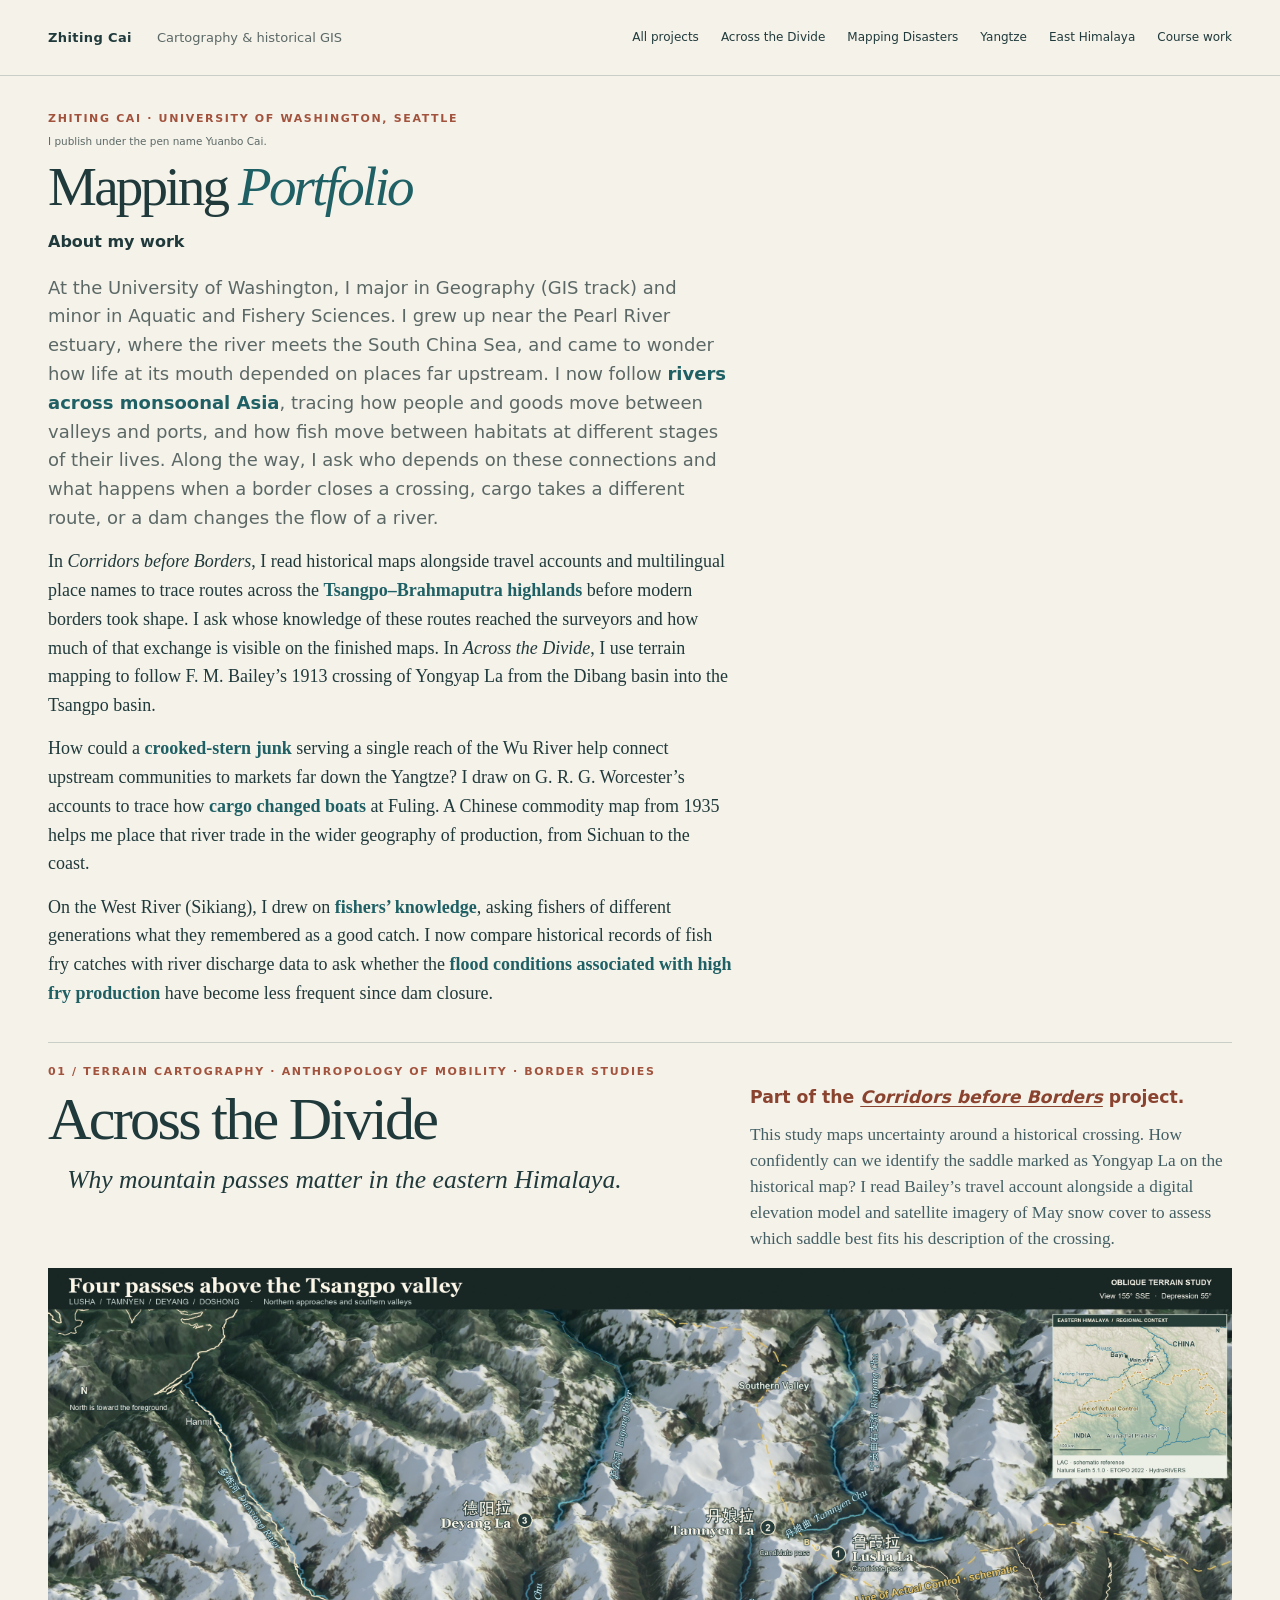
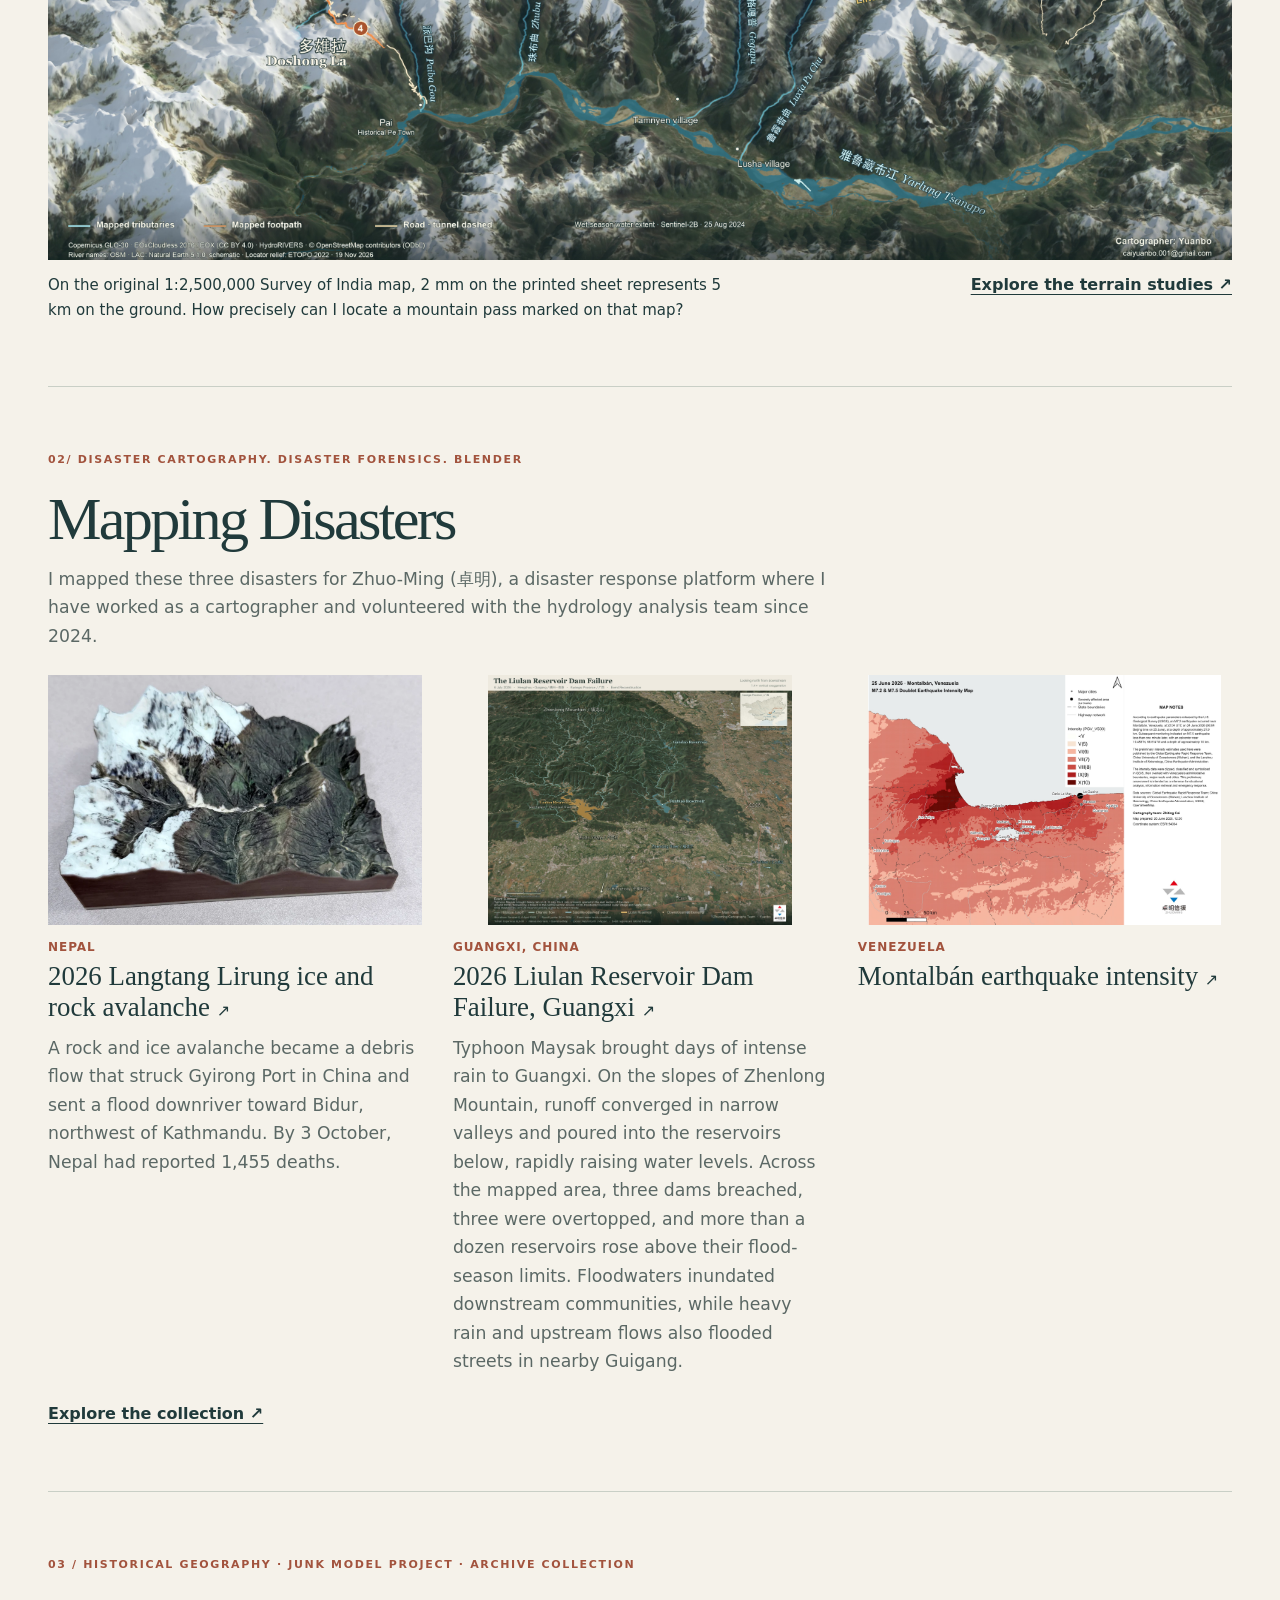
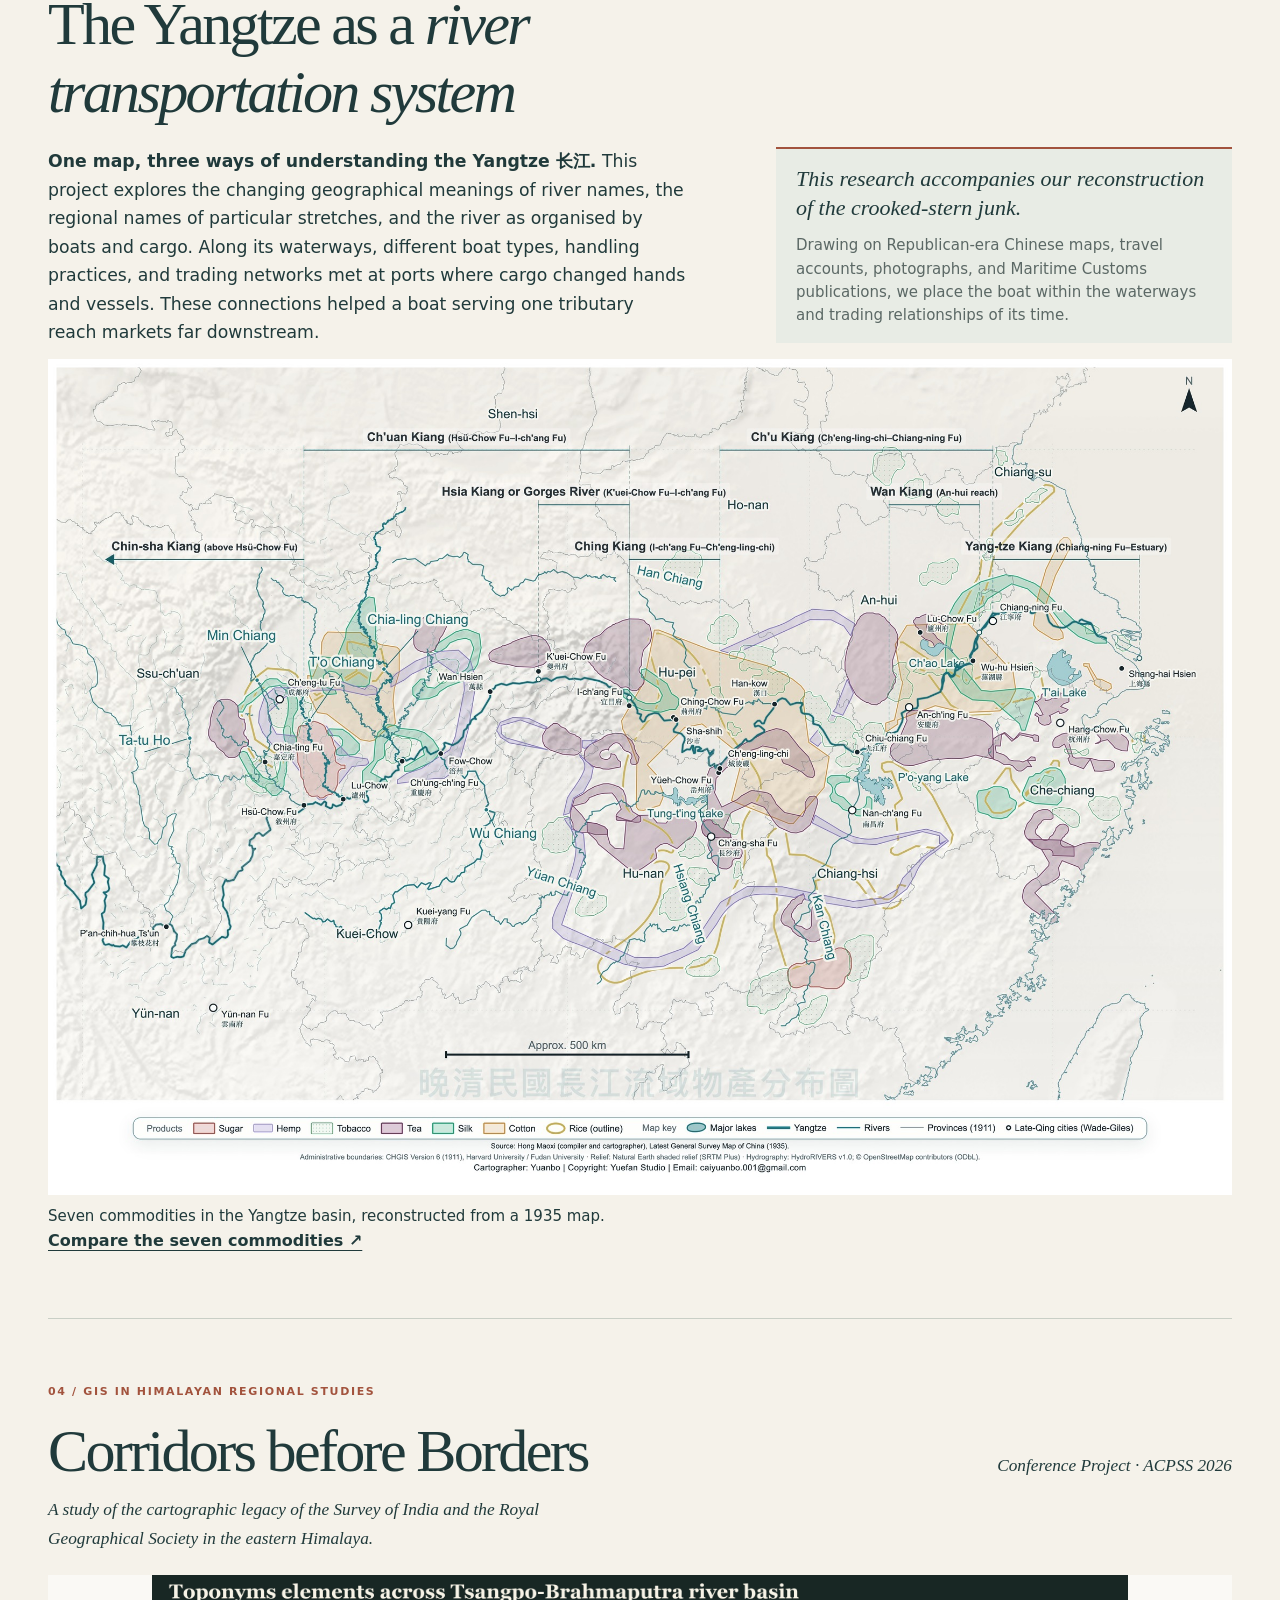
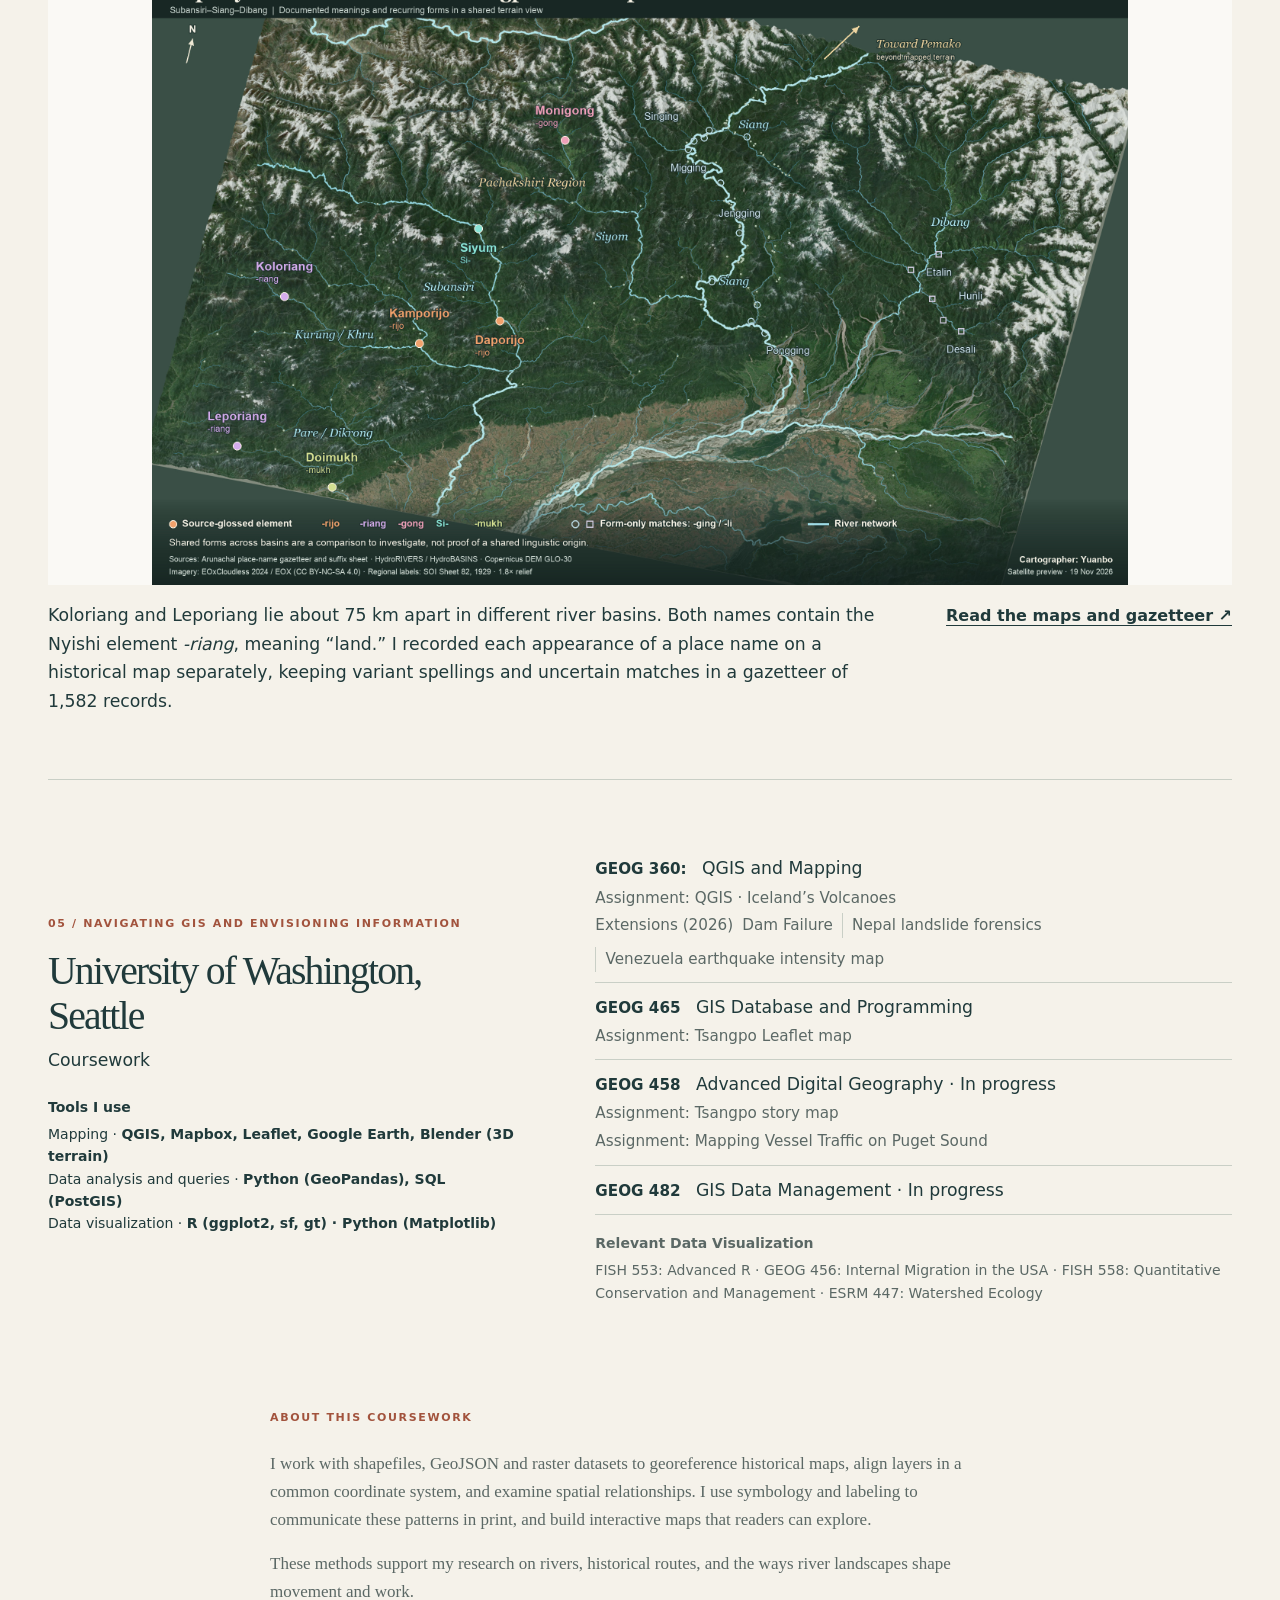
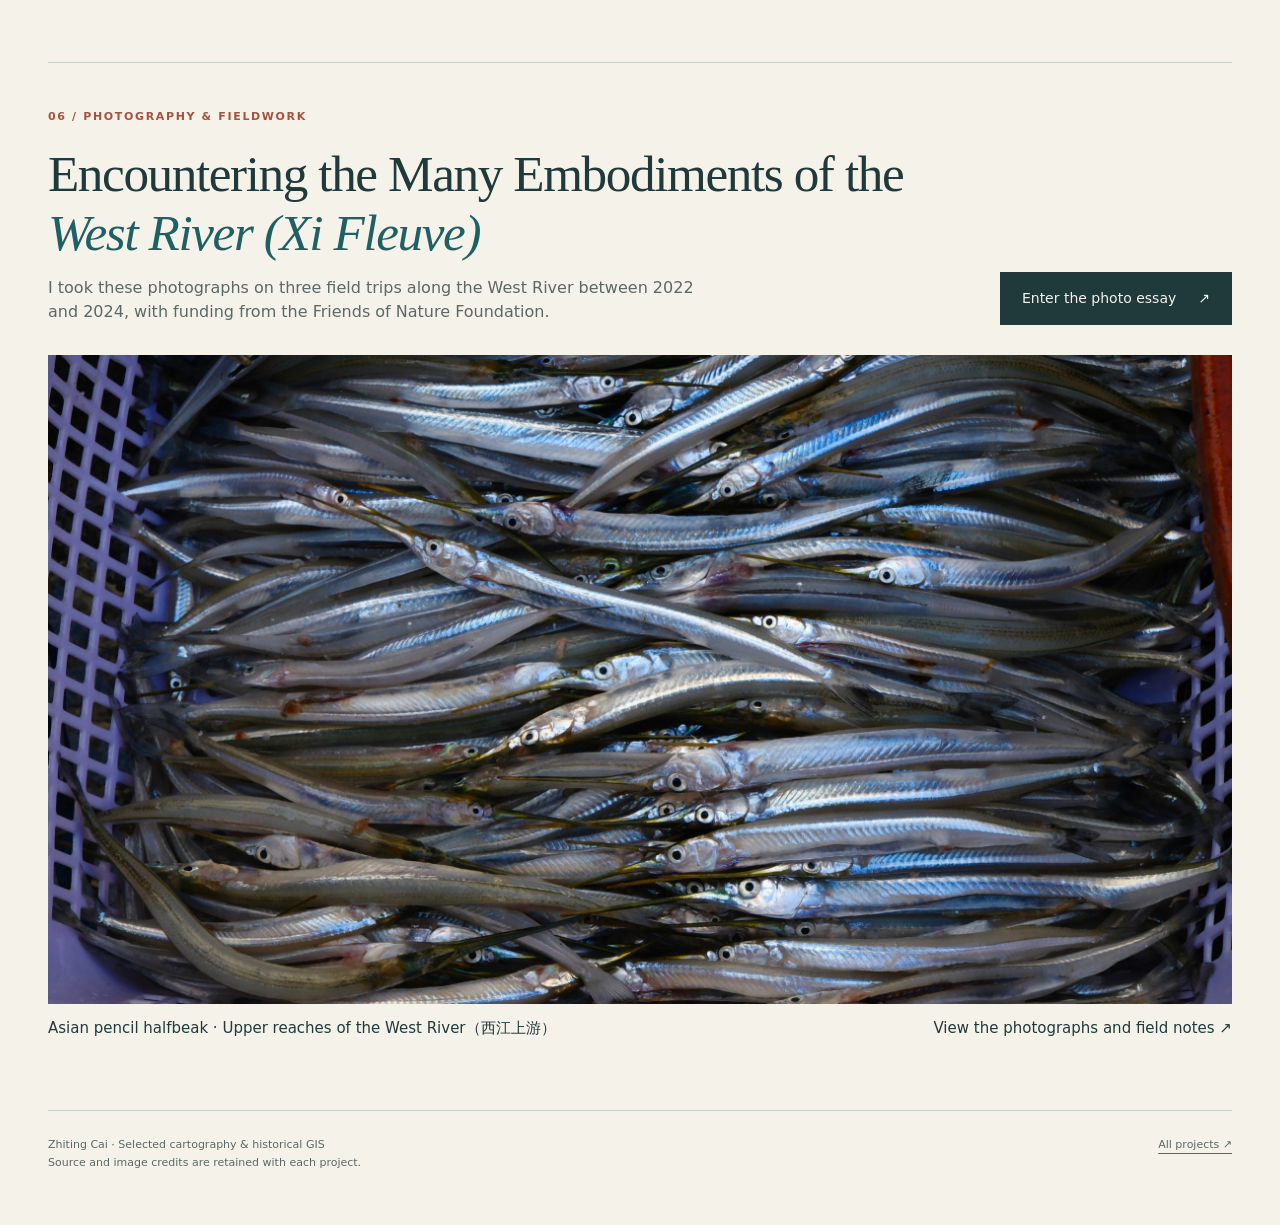
==== index.html @ f7103c6e "Give the mountain pass subtitle more presence on the homepage" ====
<!doctype html><html lang="en"><head><meta charset="utf-8"><meta name="viewport" content="width=device-width, initial-scale=1"><title>Mapping Portfolio · Zhiting Cai</title><meta name="description" content="Mapping Portfolio by Zhiting Cai: cartography, historical GIS, interactive storytelling, and river photography."><link rel="stylesheet" href="portfolio.css"><link rel="stylesheet" href="projects.css"><link rel="stylesheet" href="west-river.css"><script src="portfolio.js" defer></script><link rel="stylesheet" href="landing.css?v=20261126-pass-subtitle"></head><body class="landing"><a class="skip" href="#main">Skip to projects</a><header class="site-header"><a class="wordmark" href="index.html">Zhiting Cai <span>Cartography &amp; historical GIS</span></a><nav class="project-links" aria-label="Portfolio"><a href="index.html">All projects</a><a href="across-the-divide.html">Across the Divide</a><a href="mapping-disasters.html">Mapping Disasters</a><a href="yangtze.html">Yangtze</a><a href="corridors.html">East Himalaya</a><a href="coursework.html">Course work</a></nav></header><main id="main"><section class="wrap portfolio-masthead"><div class="opening-title"><p class="eyebrow">Zhiting Cai · University of Washington, Seattle<small class="pen-name">I publish under the pen name Yuanbo Cai.</small></p><h1>Mapping <em>Portfolio</em></h1></div>
  <section id="about-my-work" aria-labelledby="about-my-work-title">
    <h2 id="about-my-work-title">About my work</h2>
  <div class="portfolio-intro">
    <p class="portfolio-study">At the University of Washington, I major in Geography (GIS track) and minor in Aquatic and Fishery Sciences. I grew up near the Pearl River estuary, where the river meets the South China Sea, and came to wonder how life at its mouth depended on places far upstream. I now follow <strong>rivers across monsoonal Asia</strong>, tracing how people and goods move between valleys and ports, and how fish move between habitats at different stages of their lives. Along the way, I ask who depends on these connections and what happens when a border closes a crossing, cargo takes a different route, or a dam changes the flow of a river.</p>
    <p>In <em>Corridors before Borders</em>, I read historical maps alongside travel accounts and multilingual place names to trace routes across the <strong>Tsangpo–Brahmaputra highlands</strong> before modern borders took shape. I ask whose knowledge of these routes reached the surveyors and how much of that exchange is visible on the finished maps. In <em>Across the Divide</em>, I use terrain mapping to follow F. M. Bailey’s 1913 crossing of Yongyap La from the Dibang basin into the Tsangpo basin.</p>
    <p>How could a <strong>crooked-stern junk</strong> serving a single reach of the Wu River help connect upstream communities to markets far down the Yangtze? I draw on G. R. G. Worcester’s accounts to trace how <strong>cargo changed boats</strong> at Fuling. A Chinese commodity map from 1935 helps me place that river trade in the wider geography of production, from Sichuan to the coast.</p>
    <p>On the West River (Sikiang), I drew on <strong>fishers’ knowledge</strong>, asking fishers of different generations what they remembered as a good catch. I now compare historical records of fish fry catches with river discharge data to ask whether the <strong>flood conditions associated with high fry production</strong> have become less frequent since dam closure.</p>
  </div>
  </section>
</section><section class="wrap project-list" aria-label="Selected projects">
  <article class="terrain-feature" id="across-the-divide-entry">
    <p class="eyebrow">01 / Terrain Cartography · Anthropology of Mobility · Border Studies</p>
    <header class="feature-heading">
      <div>
        <h2><a href="across-the-divide.html">Across the Divide</a></h2>
        <p class="feature-subtitle">Why mountain passes matter in the eastern Himalaya.</p>
      </div>
      <div class="feature-context">
        <p class="project-affiliation">Part of the <a href="corridors.html"><em>Corridors before Borders</em></a> project.</p>
        <p class="study-note">This study maps uncertainty around a historical crossing. How confidently can we identify the saddle marked as Yongyap La on the historical map? I read Bailey’s travel account alongside a digital elevation model and satellite imagery of May snow cover to assess which saddle best fits his description of the crossing.</p>
      </div>
    </header>
    <a class="terrain-cover" href="across-the-divide.html#four-passes" aria-label="Explore the four passes above the Tsangpo valley">
      <img src="assets/divide/four-passes-with-locator.jpg" width="3200" height="1600" fetchpriority="high" alt="Four passes above the Tsangpo valley, with northern approaches and southern valleys shown on either side of the ridge.">
    </a>
    <div class="feature-caption"><p>On the original 1:2,500,000 Survey of India map, 2 mm on the printed sheet represents 5 km on the ground. How precisely can I locate a mountain pass marked on that map?</p><a class="entry-link" href="across-the-divide.html">Explore the terrain studies ↗</a></div>
  </article>
  <article id="mapping-disasters" class="disaster-entry">
    <p class="eyebrow">02/ DISASTER CARTOGRAPHY. DISASTER FORENSICS. BLENDER</p>
    <h2><a href="mapping-disasters.html">Mapping Disasters</a></h2>
    <p class="disaster-byline">I mapped these three disasters for Zhuo-Ming (<span lang="zh">卓明</span>), a disaster response platform where I have worked as a cartographer and volunteered with the hydrology analysis team since 2024.</p>
    <ul class="case-grid">
        <li><a href="coursework.html#gyirong">
          <img src="assets/featured/langtang-printed-relief.webp" width="900" height="600" loading="lazy" alt="Photograph of the printed relief model with the snowy source mountain and the valley leading toward Gyirong Port.">
          <span class="case-place">Nepal</span>
          <h3>2026 Langtang Lirung ice and rock avalanche&nbsp;<span aria-hidden="true">↗</span></h3><p>A rock and ice avalanche became a debris flow that struck Gyirong Port in China and sent a flood downriver toward Bidur, northwest of Kathmandu. By 3 October, Nepal had reported 1,455 deaths.</p>
        </a></li>
        <li><a href="coursework.html#dam-failure">
          <img class="full-map" src="assets/coursework/liulan/liulan-dam-failure-en.jpg" width="1620" height="1330" loading="lazy" alt="Zhenlong Mountain catchments, with drainage routes to the Liulan, Yunbiao and Gandao reservoirs and a regional locator map.">
          <span class="case-place">Guangxi, China</span>
          <h3>2026 Liulan Reservoir Dam Failure, Guangxi&nbsp;<span aria-hidden="true">↗</span></h3>
          <p>Typhoon Maysak brought days of intense rain to Guangxi. On the slopes of Zhenlong Mountain, runoff converged in narrow valleys and poured into the reservoirs below, rapidly raising water levels. Across the mapped area, three dams breached, three were overtopped, and more than a dozen reservoirs rose above their flood-season limits. Floodwaters inundated downstream communities, while heavy rain and upstream flows also flooded streets in nearby Guigang.</p>
        </a></li>
        <li><a href="coursework.html#zhuoming">
          <img class="full-map" src="assets/coursework/venezuela-intensity.jpg" width="2000" height="1414" loading="lazy" alt="Earthquake intensity around Montalbán, Venezuela, with intensity zones, towns, roads and the map legend.">
          <span class="case-place">Venezuela</span>
          <h3>Montalbán earthquake intensity&nbsp;<span aria-hidden="true">↗</span></h3>
        </a></li>
      </ul>
    <a class="entry-link" href="mapping-disasters.html">Explore the collection ↗</a>
  </article>
  <article class="commodity-entry" id="yangtze-project">
    <p class="eyebrow">03 / Historical Geography · Junk Model Project · Archive Collection</p>
    <h2><a href="yangtze.html">The Yangtze as a <em>river transportation system</em></a></h2>
    <div class="commodity-intro">
      <p><strong>One map, three ways of understanding the Yangtze <span lang="zh">长江</span>.</strong> This project explores the changing geographical meanings of river names, the regional names of particular stretches, and the river as organised by boats and cargo. Along its waterways, different boat types, handling practices, and trading networks met at ports where cargo changed hands and vessels. These connections helped a boat serving one tributary reach markets far downstream.</p>
      <div class="vessel-context">
        <p class="vessel-context-premise">This research accompanies our reconstruction of the crooked-stern junk.</p>
        <p>Drawing on Republican-era Chinese maps, travel accounts, photographs, and Maritime Customs publications, we place the boat within the waterways and trading relationships of its time.</p>
      </div>
    </div>
    <figure><a href="yangtze.html"><img src="assets/yangtze-commodities.jpg?v=20261119-final" width="2200" height="1554" alt="Explore the reconstructed map of seven commodities across the Yangtze basin." loading="lazy"></a><figcaption>Seven commodities in the Yangtze basin, reconstructed from a 1935 map.</figcaption></figure>
    <a class="entry-link" href="yangtze.html">Compare the seven commodities ↗</a>
  </article>
  <article class="atlas-entry">
    <header>
      <p class="eyebrow">04 / GIS in Himalayan Regional Studies</p>
      <div class="atlas-title"><h2><a href="corridors.html">Corridors before Borders</a></h2>
        <p><em>A study of the cartographic legacy of the Survey of India and the Royal Geographical Society in the eastern Himalaya.</em></p></div>
      <p class="conference">Conference Project · ACPSS 2026</p>
    </header>
    <div class="atlas-sheet">
      <a href="corridors.html" aria-label="Read Corridors before Borders"><img src="assets/tibet/toponyms-cover.jpg" width="2560" height="1600" loading="lazy" alt="Satellite-textured oblique terrain map of toponym elements across the Tsangpo-Brahmaputra river basin, with classified place-name symbols and river networks."></a>
      <div class="atlas-reading">
        <p>Koloriang and Leporiang lie about 75 km apart in different river basins. Both names contain the Nyishi element <i>-riang</i>, meaning “land.” I recorded each appearance of a place name on a historical map separately, keeping variant spellings and uncertain matches in a gazetteer of 1,582 records.</p>
        <a class="entry-link" href="corridors.html">Read the maps and gazetteer ↗</a>
      </div>
    </div>
  </article>
  <article class="course-directory" id="coursework-overview">
    <header>
      <p class="eyebrow">05 / Navigating GIS and Envisioning Information</p>
      <h2><a href="coursework.html">University of Washington, Seattle</a></h2>
      <p>Coursework</p>
      <section class="course-tools" aria-label="Tools I use">
        <h3>Tools I use</h3>
        <dl>
          <div><dt>Mapping</dt><dd>QGIS, Mapbox, Leaflet, Google Earth, Blender (3D terrain)</dd></div>
          <div><dt>Data analysis and queries</dt><dd>Python (GeoPandas), SQL (PostGIS)</dd></div>
          <div><dt>Data visualization</dt><dd>R (ggplot2, sf, gt) · Python (Matplotlib)</dd></div>
        </dl>
      </section>
    </header>
    <div class="course-listing">
    <ul aria-label="GIS coursework">
      <li><div><strong>GEOG 360:</strong> QGIS and Mapping</div><a class="course-assignment" href="coursework.html#iceland">Assignment: QGIS · Iceland’s Volcanoes</a><div class="course-assignment disaster-links">
        <span>Extensions (2026)</span>
        <a href="coursework.html#dam-failure">Dam Failure</a>
        <a href="coursework.html#gyirong">Nepal landslide forensics</a>
        <a href="coursework.html#zhuoming">Venezuela earthquake intensity map</a>
      </div></li>
      <li><a href="coursework.html#tsangpo-map"><strong>GEOG 465</strong> GIS Database and Programming <span class="course-assignment">Assignment: Tsangpo Leaflet map</span></a></li>
      <li><div><strong>GEOG 458</strong> Advanced Digital Geography · In progress</div><a class="course-assignment" href="coursework.html#story-map">Assignment: Tsangpo story map</a><a class="course-assignment" href="https://yuanbocai-hub.github.io/geog458-labs/lab5/zhiting_cai_Lab5.html">Assignment: Mapping Vessel Traffic on Puget Sound</a></li>
      <li><a href="coursework.html"><strong>GEOG 482</strong> GIS Data Management · In progress</a></li>
    </ul>
    <aside class="related-coursework" aria-label="Relevant data visualization coursework"><h3>Relevant Data Visualization</h3><p>FISH 553: Advanced R · GEOG 456: Internal Migration in the USA · FISH 558: Quantitative Conservation and Management · ESRM 447: Watershed Ecology</p></aside>
    </div>
  </article>
</section>
<section class="wrap portfolio-about" id="about-coursework"><p class="eyebrow">About this coursework</p><p>I work with shapefiles, GeoJSON and raster datasets to georeference historical maps, align layers in a common coordinate system, and examine spatial relationships. I use symbology and labeling to communicate these patterns in print, and build interactive maps that readers can explore.</p><p>These methods support my research on rivers, historical routes, and the ways river landscapes shape movement and work.</p></section><section class="wrap portfolio-photo-feature" aria-labelledby="photo-project-title"><header class="portfolio-photo-heading"><div><p class="eyebrow">06 / Photography &amp; Fieldwork</p><h2 class="portfolio-photo-title" id="photo-project-title"><a href="west-river.html">Encountering the Many Embodiments of the <em>West River (Xi Fleuve)</em></a></h2>
<p class="fieldwork-credit">I took these photographs on three field trips along the West River between 2022 and 2024, with funding from the Friends of Nature Foundation.</p></div><a class="photo-project-enter" href="west-river.html">Enter the photo essay <span aria-hidden="true">↗</span></a></header><figure class="portfolio-fieldwork"><a href="west-river.html" aria-label="Enter the West River (Xi Fleuve) photo essay"><img src="assets/fieldwork/fish-catch.jpg" width="2400" height="1317" alt="Long, silver fish laid across one another in a market basket." loading="lazy" decoding="async"></a><figcaption><span>Asian pencil halfbeak · Upper reaches of the West River<span lang="zh-Hans">（西江上游）</span></span><a href="west-river.html">View the photographs and field notes ↗</a></figcaption></figure></section></main><footer class="wrap"><p>Zhiting Cai · Selected cartography &amp; historical GIS<br>Source and image credits are retained with each project.</p><a href="index.html">All projects ↗</a></footer><dialog id="image-dialog" aria-labelledby="image-caption"><div class="lightbox-toolbar"><p id="image-caption"></p><div><a id="image-original" href="#">Open image file ↗</a><button type="button" id="close-image" aria-label="Close image">Close ×</button></div></div><div class="lightbox-stage"><img id="lightbox-image" alt=""></div><p class="lightbox-help">Click the image to switch between fit and full size. Press Esc to close.</p></dialog></body></html>
---- portfolio.css ----
@charset "UTF-8";
:root{--paper:#f5f2ea;--ink:#203a3b;--muted:#5b6865;--line:#c9cfc6;--accent:#a2533d;--river:#1f6065;--wash:#e8ece5;--serif:Georgia,'Times New Roman',serif;--sans:system-ui,-apple-system,BlinkMacSystemFont,'Segoe UI',sans-serif}
*{box-sizing:border-box}html{scroll-behavior:smooth;scroll-padding-top:85px}body{margin:0;background:var(--paper);color:var(--ink);font:16px/1.65 var(--sans)}a{color:inherit;text-underline-offset:5px}button{font:inherit;cursor:pointer}img{display:block;width:100%;height:auto}figure{margin:0}p{margin:0 0 1.15em}h1,h2,h3,h4{font-family:var(--serif);font-weight:400;line-height:1.12;margin:0}h2{font-size:clamp(36px,4.2vw,58px);letter-spacing:-1.4px}h3{font-size:32px}h4{font-size:32px;margin-bottom:24px}em{font-weight:400}button,a,summary{touch-action:manipulation}a:focus-visible,button:focus-visible,summary:focus-visible{outline:3px solid var(--accent);outline-offset:5px}a:hover{color:var(--accent)}.wrap{width:min(1240px,calc(100% - 96px));margin-inline:auto}.skip{position:fixed;left:16px;top:-70px;background:var(--ink);color:white;padding:12px;z-index:20}.skip:focus{top:12px}.site-header{max-width:1440px;margin:auto;padding:27px 48px;display:flex;justify-content:space-between;align-items:center;border-bottom:1px solid var(--line);font-size:13px}.wordmark{font-weight:650;text-decoration:none;letter-spacing:.03em}.wordmark span{margin-left:20px;color:var(--muted);font-weight:400;letter-spacing:0}.repo-link{text-decoration:none}.repo-link span{margin-left:14px}.hero{display:grid;grid-template-columns:1.05fr 1fr;gap:50px;padding-block:76px 70px;align-items:center}.eyebrow{font-size:11px;text-transform:uppercase;letter-spacing:.15em;font-weight:650;color:var(--accent);margin-bottom:24px}.hero .eyebrow{display:flex;gap:26px}.hero .eyebrow span{color:var(--muted);font-weight:400}h1{font-size:clamp(48px,4.9vw,72px);letter-spacing:-2.8px;line-height:1.06}h1 em{color:var(--river)}.deck{font-size:18px;line-height:1.65;max-width:420px;margin-top:30px;color:var(--muted)}.text-link{display:inline-flex;gap:32px;text-decoration:none;border-bottom:1px solid var(--ink);padding-block:8px;font-size:14px}.hero-figure img{background:#e8e1d5;mix-blend-mode:multiply}.hero-figure figcaption{margin-top:16px;display:block;line-height:1.6;font-size:10px}.hero-figure figcaption span{display:block;color:var(--accent);text-transform:uppercase;letter-spacing:.12em}.chapter-nav{position:sticky;top:0;z-index:5;background:rgba(245,242,234,.97);backdrop-filter:blur(10px);border-block:1px solid var(--line)}.chapter-nav .wrap{display:flex;justify-content:space-between;gap:20px}.chapter-nav a{padding:17px 0;display:flex;gap:14px;text-decoration:none;font-size:11px;color:var(--accent);white-space:nowrap}.chapter-nav span{font-size:13px;color:var(--ink)}.chapter-nav a[aria-current] span{border-bottom:1px solid var(--accent)}.overview{display:grid;grid-template-columns:1fr 2fr;gap:80px;padding-block:62px 32px}.project-meta{margin:0;font-size:13px}.project-meta>div{margin-bottom:22px}.project-meta dt{font-size:10px;text-transform:uppercase;letter-spacing:.12em;color:var(--accent);margin-bottom:6px}.project-meta dd{margin:0;color:var(--muted)}.prose{max-width:710px}.intro p:first-child{font-family:var(--serif);font-size:28px;line-height:1.45;letter-spacing:-.3px}.chapter{padding-block:70px 30px}.section-heading{margin-bottom:32px}.section-heading .eyebrow{margin-bottom:17px}.section-intro{display:grid;grid-template-columns:1fr 1fr;gap:54px;max-width:1060px;margin-bottom:30px;color:var(--muted)}.map-figure{background:#fcfbf6;border:1px solid var(--line)}.map-figure>a{display:block}.map-figure figcaption{padding:17px 22px;border-top:1px solid var(--line)}figcaption{font-size:12px;color:var(--muted);display:flex;justify-content:space-between;gap:20px}.map-figure figcaption span{color:var(--ink)}figcaption a{white-space:nowrap}.map-note{font-size:12px;line-height:1.75;color:var(--muted);padding:20px 0 0;max-width:900px}.map-note strong{font-weight:600;color:var(--ink)}.mechanics-intro{display:grid;grid-template-columns:1fr 1.2fr;gap:0 90px;align-items:start;margin-top:76px;margin-bottom:30px}.mechanics-intro .eyebrow{grid-column:1/-1;margin-bottom:18px}.mechanics-intro h3{font-size:38px}.mechanics-intro>p:last-child{color:var(--muted);margin:0}.view-controls{display:flex;gap:5px;flex-wrap:wrap}.view-controls button{border:1px solid var(--line);background:transparent;color:var(--muted);padding:10px 18px;font-size:12px;border-radius:2px}.view-controls button[aria-pressed=true]{background:var(--ink);color:var(--paper);border-color:var(--ink)}.view-controls button:hover{border-color:var(--ink)}.figure-switcher>.view-controls{padding-bottom:24px;border-bottom:1px solid var(--line)}.mechanics-panel{display:grid;grid-template-columns:1.2fr 1fr;gap:65px;padding-top:30px;align-items:center}.mechanics-panel img{max-height:650px;object-fit:contain;background:#e9e7e3}.mechanics-panel figure figcaption{font-size:10px;margin-top:12px}.mechanics-copy p:not(.eyebrow){color:var(--muted);font-size:15px}.mechanics-copy details{font-size:13px}.mechanics-copy summary{border-block:1px solid var(--line);padding-block:12px}.label-list dt{font-weight:600;margin-top:16px}.label-list dd{margin:4px 0 0;color:var(--muted)}summary{cursor:pointer}details[open]>summary{margin-bottom:18px}.viewer-heading{display:flex;justify-content:space-between;align-items:center;gap:20px;margin-bottom:22px}.tall-sheet>a{background:#ebe9e0}.tall-sheet img{max-height:850px;width:auto;max-width:100%;margin:auto;object-fit:contain}.map-switcher{margin-top:38px}.pearl-intro{margin-top:70px;max-width:760px;margin-bottom:28px}.pearl-intro h3{font-size:36px;margin-bottom:22px}.pearl-intro>p:last-child{color:var(--muted)}.source-disclosure{margin-top:20px;font-size:13px}.source-disclosure summary{padding-block:10px}.source-disclosure figure{max-width:840px;margin:20px auto}.source-disclosure figcaption{margin-top:12px}.method-band{background:var(--wash);margin-top:75px;padding-block:76px}.method-lead{margin-left:auto;color:var(--muted)}.method-steps{list-style:none;padding:0;margin:44px 0 0;display:grid;grid-template-columns:repeat(3,1fr);gap:40px}.method-steps li{border-top:1px solid #aebbb0;padding-top:18px}.step-number{font-size:12px;color:var(--accent)}.method-steps h3{font-size:25px;margin:18px 0}.method-steps p{font-size:14px;color:var(--muted)}.method-comparison{display:grid;grid-template-columns:1fr 1fr;gap:60px;padding-block:30px 18px;border-top:1px solid #aebbb0;margin-top:28px}.method-comparison h3{font-size:29px;margin-bottom:18px}.method-comparison .eyebrow{margin-bottom:16px}.method-comparison p:last-child{color:var(--muted);font-size:14px}.technical-note{border-top:1px solid #aebbb0;font-size:13px}.technical-note summary{padding-top:19px}.technical-columns{display:grid;grid-template-columns:1fr 1fr;gap:60px;color:var(--muted)}.reflection{display:grid;grid-template-columns:1fr 1.55fr;gap:100px;padding-block:100px 90px}.hanzi{font-family:var(--serif);display:block;font-size:90px;color:var(--river);letter-spacing:.1em;line-height:1.3;margin:25px 0}.reflection h2{font-size:35px;letter-spacing:-.6px}.reflection .prose{padding-top:20px}.reflection .prose p:first-child{font-family:var(--serif);font-size:24px;line-height:1.55}.reflection .prose p:not(:first-child){color:var(--muted)}.sources{border-top:1px solid var(--line);padding-block:60px}.sources h2{font-size:36px}.source-grid{display:grid;grid-template-columns:1fr 1fr;gap:80px}.source-grid h3{font:600 13px var(--sans);margin-bottom:24px}.bibliography{padding-left:20px;font-size:12px;color:var(--muted)}.bibliography li{padding-left:8px;margin-bottom:15px}.resource-row{display:flex;justify-content:space-between;text-decoration:none;border-bottom:1px solid var(--line);padding:12px 0;font-size:13px}.resource-row:first-of-type{border-top:1px solid var(--line)}.small-note{font-size:11px;color:var(--muted);margin-top:20px}footer{display:flex;justify-content:space-between;gap:30px;font-size:11px;color:var(--muted);padding-block:25px 40px;border-top:1px solid var(--line)}footer a{white-space:nowrap}dialog{max-width:none;max-height:none;width:96vw;height:94vh;border:0;background:var(--paper);padding:20px;color:var(--ink)}dialog::backdrop{background:rgba(16,30,30,.85)}body:has(dialog[open]){overflow:hidden}.lightbox-toolbar{display:flex;justify-content:space-between;gap:20px;align-items:center;font-size:12px}.lightbox-toolbar p{margin:0;max-width:70ch}.lightbox-toolbar>div{display:flex;gap:20px;align-items:center;white-space:nowrap}.lightbox-toolbar button{padding:8px 14px;border:1px solid var(--line);background:transparent;color:var(--ink);font-size:12px}.lightbox-stage{height:calc(100% - 100px);overflow:auto;margin-top:18px;background:#e9e8df;display:flex;align-items:flex-start;justify-content:center}.lightbox-stage img{width:100%;height:100%;object-fit:contain;cursor:zoom-in}.lightbox-stage.zoomed{display:block}.lightbox-stage.zoomed img{width:auto;height:auto;max-width:none;cursor:zoom-out}.lightbox-help{font-size:10px;color:var(--muted);margin-top:10px}[hidden]{display:none!important}
@media(min-width:1500px){.hero{padding-block:95px}.hero-figure img{max-height:500px;object-fit:contain}}
@media(max-width:1000px){.wrap{width:calc(100% - 56px)}.site-header{padding-inline:28px}.hero{gap:30px;padding-block:55px}.hero .eyebrow{display:block}.hero .eyebrow span{display:block;margin-top:8px}h1{font-size:54px}.overview{gap:40px}.mechanics-panel{gap:35px}.reflection{gap:45px}.method-steps{gap:25px}.viewer-heading{align-items:flex-start;flex-direction:column}.source-grid{gap:40px}}
@media(max-width:680px){html{scroll-padding-top:70px}.wrap{width:calc(100% - 36px)}.site-header{padding:20px 18px;font-size:11px}.wordmark span{display:none}.repo-link span{margin-left:4px}.hero{grid-template-columns:1fr;gap:36px;padding-block:40px}h1{font-size:52px;letter-spacing:-2px}.hero .eyebrow{display:flex;font-size:9px;gap:18px}.hero .eyebrow span{margin:0}.deck{font-size:17px;margin-top:24px}.hero-figure{max-width:480px}.hero-figure figcaption{font-size:9px}.chapter-nav .wrap{gap:10px;justify-content:space-between}.chapter-nav a{gap:5px;font-size:9px;padding-block:15px}.chapter-nav span{font-size:10px}.overview{grid-template-columns:1fr;gap:25px;padding-block:35px 0}.project-meta{display:grid;grid-template-columns:1fr 1fr;gap:18px;font-size:11px}.project-meta>div{margin:0}.project-meta>div:last-child{grid-column:1/-1}.intro p:first-child{font-size:25px}.chapter{padding-top:55px}h2{font-size:37px;letter-spacing:-1px}.section-intro{grid-template-columns:1fr;gap:0;font-size:15px;margin-bottom:20px}.map-figure figcaption{padding:12px;font-size:10px;gap:8px;flex-wrap:wrap}.map-note{font-size:11px}.mechanics-intro{grid-template-columns:1fr;gap:22px;margin-top:45px}.mechanics-intro .eyebrow{margin-bottom:0}.mechanics-intro h3{font-size:32px}.mechanics-intro>p:last-child{font-size:15px}.mechanics-panel{grid-template-columns:1fr;gap:26px}.mechanics-panel img{max-height:580px}.mechanics-copy .eyebrow{margin-bottom:15px}.view-controls{gap:5px}.view-controls button{font-size:11px;padding:9px 12px}.viewer-heading h3{font-size:30px}.pearl-intro{margin-top:45px}.pearl-intro h3{font-size:30px}.pearl-intro>p:last-child{font-size:15px}.tall-sheet img{max-height:none;width:100%}.method-band{margin-top:35px;padding-block:48px}.method-steps{grid-template-columns:1fr;gap:14px;margin-top:30px}.method-steps li{display:grid;grid-template-columns:30px 1fr;gap:10px}.method-steps h3{margin:0 0 14px}.method-comparison,.technical-columns{grid-template-columns:1fr;gap:20px}.method-comparison h3{font-size:27px}.reflection{grid-template-columns:1fr;gap:15px;padding-block:55px}.hanzi{font-size:65px;margin-block:10px}.reflection-heading h2{font-size:30px}.reflection .prose{padding-top:10px}.reflection .prose p:first-child{font-size:23px}.source-grid{grid-template-columns:1fr;gap:28px}.sources{padding-block:40px}footer{flex-direction:column;gap:5px}.lightbox-toolbar{align-items:start;flex-direction:column;gap:12px}.lightbox-toolbar p{font-size:11px}.lightbox-stage{height:calc(100% - 150px)}dialog{padding:14px}.lightbox-help{font-size:9px}}
@media(prefers-reduced-motion:reduce){html{scroll-behavior:auto}}
@media print{.chapter-nav,.view-controls,.repo-link,.text-link,dialog,.source-disclosure,footer>a{display:none!important}.wrap{width:100%}.hero{padding:25px 0}.hero h1{font-size:40px}.chapter{padding-top:35px}.method-band{padding:30px 0}.reflection{padding:35px 0}.map-figure{break-inside:avoid}.mechanics-panel{display:grid!important}body{background:white;font-size:12px}a{text-decoration:none}.map-note{font-size:10px}}

/* The Yangtze reconstruction is the primary portfolio work. */
.hero{grid-template-columns:.85fr 1.25fr;gap:45px}.hero-map img{mix-blend-mode:normal;border:1px solid var(--line)}.hero-map figcaption{font-size:10px}.codex-credit{max-width:850px;font-size:19px;line-height:1.7;margin-bottom:32px}.pearl-extension{border-top:1px solid var(--line);margin-top:55px}.pearl-extension .pearl-intro{margin-top:0;max-width:900px}.pearl-intro h2{font-size:40px;margin-bottom:24px}.vessel-drawing{margin-top:20px}
@media(max-width:1000px){.hero{gap:25px}.hero h1{font-size:48px}}
@media(max-width:680px){.hero{grid-template-columns:1fr}.hero h1{font-size:54px}.hero-map{max-width:none}.pearl-intro h2{font-size:32px}.codex-credit{font-size:17px}.pearl-extension{margin-top:35px}}

@media(max-width:680px){.chapter-nav .wrap{overflow-x:auto;justify-content:flex-start;gap:24px}.chapter-nav a{flex-shrink:0}.hero h1{font-size:clamp(43px,12vw,54px)}}
---- projects.css ----
.project-links{display:flex;gap:22px;font-size:12px}.project-links a{text-decoration:none}.project-masthead,.portfolio-masthead{padding-block:70px 45px}.project-masthead h1,.portfolio-masthead h1{max-width:1000px;font-size:clamp(48px,6vw,85px)}.project-subtitle{font-size:19px;line-height:1.7;max-width:820px;color:var(--muted);margin:28px 0}.project-figure{width:min(1240px,calc(100% - 96px));margin:0 auto 30px}.project-figure img{max-height:850px;object-fit:contain}.project-figure figcaption{line-height:1.6}.about-grid,.reading-grid{display:grid;grid-template-columns:1fr 1.6fr;gap:85px;padding-block:60px 30px}.about-copy{font:26px/1.5 var(--serif)}.project-stats{display:grid;grid-template-columns:repeat(3,1fr);border-block:1px solid var(--line);padding-block:26px;margin-block:30px}.project-stats strong{display:block;font:48px var(--serif);color:var(--river)}.project-stats span{font-size:12px;color:var(--muted)}.reading-grid .prose{font-size:16px}.chapter>.project-figure{width:100%;margin-top:32px}.project-materials{padding-block:60px}.project-materials h2{margin-bottom:30px}.project-card{display:grid;grid-template-columns:1.25fr 1fr;gap:55px;padding-block:45px;border-top:1px solid var(--line);align-items:center}.project-card h2{font-size:40px;margin-bottom:20px}.project-card h2 a{text-decoration:none}.project-card p:not(.eyebrow){color:var(--muted);font-size:15px}.project-cover{background:#ebe9df;display:block}.project-cover img{aspect-ratio:1.65;object-fit:contain}.portfolio-about{padding-block:55px 75px;max-width:850px;font:24px/1.55 var(--serif)}.portfolio-about .eyebrow{font-family:var(--sans)}.project-actions{display:flex;flex-wrap:wrap;gap:14px;margin-block:25px}.project-actions a{padding:12px 20px;background:var(--ink);color:var(--paper);text-decoration:none;font-size:14px}.project-actions a:hover{background:var(--river)}
@media(max-width:800px){.project-links{gap:13px;font-size:10px}.wordmark span{display:none}.about-grid,.reading-grid{gap:35px}.project-card{gap:30px}.project-card h2{font-size:32px}.project-figure{width:calc(100% - 56px)}}
@media(max-width:600px){.site-header{align-items:start;gap:20px}.project-links{max-width:190px;justify-content:flex-end;flex-wrap:wrap;gap:5px 15px}.project-masthead,.portfolio-masthead{padding-block:45px 30px}.project-masthead h1,.portfolio-masthead h1{font-size:48px}.project-figure{width:calc(100% - 36px)}.about-grid,.reading-grid{grid-template-columns:1fr;gap:25px;padding-block:35px 15px}.about-copy{font-size:24px}.project-stats{gap:15px}.project-stats strong{font-size:35px}.project-stats span{font-size:10px;display:block}.project-card{grid-template-columns:1fr;gap:25px;padding-block:32px}.project-card h2{font-size:34px}.project-subtitle{font-size:17px}.project-figure figcaption span{white-space:nowrap}.portfolio-about{font-size:22px}}

.project-links{align-items:center}.project-figure figcaption{flex-wrap:wrap}.reading-grid strong{font-weight:600}

.portfolio-fieldwork{margin-top:38px}.portfolio-fieldwork>a{display:block;overflow:hidden;background:#243338}.portfolio-fieldwork img{width:100%;height:auto}.portfolio-fieldwork figcaption{display:flex;justify-content:space-between;gap:20px;margin-top:13px;font:11px/1.6 var(--sans);color:var(--muted)}.portfolio-fieldwork figcaption>span{text-transform:uppercase;letter-spacing:.12em}.portfolio-fieldwork figcaption a{white-space:nowrap;text-decoration:none}
@media(max-width:600px){.portfolio-fieldwork{margin-top:28px}.portfolio-fieldwork figcaption{font-size:10px;gap:12px}}

.project-links a[aria-current="page"]{text-decoration:underline;text-underline-offset:5px}
@media(min-width:601px) and (max-width:1000px){.project-links{flex-wrap:wrap;justify-content:flex-end;max-width:370px;column-gap:16px;row-gap:6px}}

.volunteer-project{border-top:1px solid var(--line);margin-top:45px}.project-context{max-width:850px;border-left:3px solid var(--accent);padding:12px 18px;margin-bottom:28px;background:var(--wash);font-size:14px;color:var(--ink)}.volunteer-resource{margin-top:30px}

.course-lab-link{max-width:850px;margin-top:32px;padding-top:28px;border-top:1px solid var(--line)}.course-lab-link .eyebrow{margin-bottom:14px}.course-lab-link h3{margin-bottom:16px}.course-lab-link>p:not(.eyebrow){max-width:710px;font-size:15px;color:var(--muted)}

.project-card .project-card-subtitle{font:italic 18px/1.55 var(--serif);color:var(--ink);margin:0 0 20px;max-width:540px}

.project-card .course-codes{font-size:13px;line-height:1.8;font-weight:600;color:var(--river);margin:0 0 18px}

.project-card .coursework-label{font:italic 20px/1.5 var(--serif);margin:0 0 10px;color:var(--ink)}

.impact-note {
  max-width: 1060px;
  margin-block: 24px;
  padding: 18px 22px;
  border-inline-start: 2px solid var(--accent);
  background: var(--wash);
  color: var(--muted);
  font-size: 14px;
}
.impact-note h3 { color: var(--ink); font-size: 23px; }
.impact-note ul { margin: 8px 0 0; padding-inline-start: 20px; }
.impact-note li + li { margin-top: 6px; }
.impact-note p { margin: 8px 0 0; }
.project-animation { margin-block: 24px; }
.project-animation summary {
  padding: 14px 18px;
  border: 1px solid var(--line);
  border-inline-start: 3px solid var(--river);
  background: #e0ebe6;
  color: var(--ink);
  font-weight: 650;
  cursor: pointer;
}
.project-animation summary:hover,
.project-animation[open] summary { background: #d3e4dc; }
.project-animation summary::marker { color: var(--river); }
.project-animation[open] summary { margin-bottom: 16px; }
.project-animation summary span { margin-inline-start: 12px; font-size: 13px; color: var(--muted); }
.project-animation > p { max-width: 68ch; color: var(--muted); }
.project-animation video { display: block; width: 100%; max-width: 960px; height: auto; background: var(--ink); }
@media print { .project-animation { display: none; } }

.course-chapter-nav .wrap { overflow-x: auto; }
.course-chapter-nav a { flex: 0 0 auto; }

.dam-project-focus {
  margin: 12px 0 0;
  max-width: 30ch;
  color: var(--muted);
  font-size: 17px;
  line-height: 1.45;
}
@media (min-width: 940px) {
  .dam-project-heading {
    display: grid;
    grid-template-columns: minmax(0, 1fr) 30ch;
    column-gap: 34px;
    align-items: end;
  }
  .dam-project-heading .eyebrow { grid-column: 1 / -1; }
  .dam-project-focus { margin: 0 0 3px; }
}
---- west-river.css ----
.photo-masthead{padding-block:80px 45px}.photo-masthead h1{font-size:clamp(48px,6.7vw,92px);max-width:1100px;line-height:1.06}.photo-chinese{margin:25px 0 0;font:17px/1.6 var(--serif);letter-spacing:.13em;color:var(--muted)}.photo-intro{max-width:850px;padding-block:10px 50px}.river-epigraph{margin:0 0 38px;padding:0 0 0 26px;border-left:2px solid var(--line);max-width:690px}.river-epigraph>p{font:italic 26px/1.5 var(--serif);margin-bottom:13px}.river-epigraph>footer{display:block;border:0;padding:0;margin:0;font:12px/1.5 var(--sans);color:var(--muted)}.photo-intro-copy>p{font:23px/1.65 var(--serif)}.embodiments-note{margin-top:30px;border-block:1px solid var(--line);padding:20px 0}.embodiments-note>summary{cursor:pointer;font:21px/1.4 var(--serif)}.embodiments-note .prose{padding-top:24px;font:16px/1.85 var(--sans);max-width:100%}.photo-source{font-size:12px;color:var(--muted)}.photo-sequence{padding-block:25px 70px}.photo-section-heading{margin-bottom:35px}.photo-section-heading h2{font-size:42px}.photo-sequence figure{margin:0}.photo-sequence figure>a{display:block;background:#dfe4df}.photo-sequence img{height:auto;width:100%}.photo-sequence figcaption{padding-top:13px;font:11px/1.6 var(--sans);color:var(--muted)}.photo-wide figcaption{display:flex;justify-content:space-between;gap:20px}.photo-pair{display:grid;grid-template-columns:1fr 1fr;gap:28px;margin-top:48px}.photo-pair img{aspect-ratio:1.5;object-fit:contain}.portfolio-photo-title{margin:35px 0 0;font-size:32px;line-height:1.2}.portfolio-photo-title a{text-decoration:none}.portfolio-about .portfolio-photo-title+figure{margin-top:24px}
@media(max-width:680px){.photo-masthead{padding-block:42px 30px}.photo-masthead h1{font-size:clamp(40px,10vw,62px);letter-spacing:-1.4px}.photo-chinese{font-size:14px;letter-spacing:.07em}.photo-intro{padding-bottom:30px}.river-epigraph{padding-left:18px;margin-bottom:28px}.river-epigraph>p{font-size:23px}.photo-intro-copy>p{font-size:21px}.photo-pair{grid-template-columns:1fr;gap:30px;margin-top:32px}.photo-section-heading h2{font-size:34px}.photo-wide figcaption{flex-wrap:wrap;gap:4px}.photo-sequence{padding-bottom:45px}}
/* An open photographic sequence: unequal spreads, quiet margins, full frames. */
.photo-project{--photo-accent:#8a5449;--photo-wash:#ecece3}.photo-masthead{display:grid;grid-template-columns:1.65fr 1fr;gap:5%;padding-block:75px 55px;align-items:end}.photo-masthead h1{font-size:clamp(44px,5.55vw,78px);letter-spacing:-2.5px}.photo-title-block .eyebrow{max-width:500px}.opening-image{position:relative;min-width:0}.opening-image .essay-photo{margin:0}.opening-margin-note{position:absolute;right:4px;bottom:0;font:italic 15px var(--serif);color:var(--photo-accent);transform:rotate(-3deg)}.photo-intro{margin-left:max(48px,calc((100% - 1240px)/2));margin-right:auto;max-width:820px;padding-top:10px}.river-epigraph{max-width:650px}.photo-intro-copy>p{font-size:22px;line-height:1.7}.route-spread{display:grid;grid-template-columns:.7fr 1.3fr;gap:7%;align-items:center;padding-block:65px 75px;border-block:1px solid var(--line);margin-top:20px}.route-copy h2{font-size:clamp(42px,4vw,62px);margin-bottom:26px}.route-copy>p:not(.eyebrow){font-size:15px;line-height:1.8;max-width:330px}.route-copy .route-small{color:var(--muted);font-size:12px!important}.route-image{margin:0}.route-image img{background:white}.route-image figcaption{font-size:15px;color:var(--ink);padding-top:12px}.essay-jumps{display:grid;gap:10px;margin-top:30px;font-size:11px;letter-spacing:.03em}.essay-jumps a{text-decoration:none}.essay-chapter{padding-block:85px 30px}.essay-section-title{display:grid;grid-template-columns:120px 1fr;gap:25px;align-items:center;margin-bottom:50px}.chapter-number{font:110px/.9 var(--serif);letter-spacing:-8px;color:var(--photo-accent);opacity:.45}.essay-section-title .eyebrow{margin-bottom:15px}.essay-section-title h2{font-size:clamp(40px,4.4vw,65px)}.essay-photo{margin:0;min-width:0}.essay-photo>a{display:block;background:transparent}.essay-photo img{width:100%;height:auto}.essay-photo figcaption{display:flex;gap:17px;padding-top:13px;font:16px/1.55 var(--sans);color:var(--ink);max-width:650px}.photo-number{flex-shrink:0;font-size:10px;letter-spacing:.08em;color:var(--photo-accent)}.full-spread{max-width:1086px;margin-inline:auto}.essay-pair{display:grid;gap:6%;align-items:start;margin-top:75px}.essay-pair.uneven{grid-template-columns:1.2fr 1fr}.essay-pair .lower-photo{margin-top:105px}.essay-pair.portrait-landscape{grid-template-columns:.65fr 1.25fr;max-width:1100px;margin-inline:auto;margin-top:90px}.portrait-landscape .lower-photo{margin-top:160px}.essay-single.inset-right{width:41%;margin-left:50%;margin-top:65px;margin-bottom:60px}.portrait-duet{grid-template-columns:1fr 1fr;max-width:900px;gap:13%;margin-inline:auto;margin-top:85px}.portrait-duet .lower-photo{margin-top:170px}.portrait-duet.dwelling-pair{max-width:1000px;gap:10%;margin-top:100px}.essay-pair .narrow-photo{width:75%;margin-left:20%;margin-top:110px}.research-interlude{max-width:950px;margin:65px auto 35px;border-block:1px solid var(--line);background:var(--photo-wash)}.research-interlude>summary{display:grid;grid-template-columns:1fr 40px;gap:8px 20px;padding:25px 30px;cursor:pointer;list-style:none}.research-interlude>summary::-webkit-details-marker{display:none}.research-interlude>summary .eyebrow{grid-column:1;margin:0;font-size:10px}.interlude-title{grid-column:1;font:29px/1.25 var(--serif)}.interlude-toggle{grid-column:2;grid-row:1/3;align-self:center;font:36px/1 var(--serif);text-align:center;transition:transform .2s}.research-interlude[open] .interlude-toggle{transform:rotate(45deg)}.research-body{padding:10px 30px 30px;font-size:17px;line-height:1.8}.research-body>p,.research-body article>p{max-width:730px}.research-intro{font:22px/1.55 var(--serif)}.research-body article{margin-top:32px}.research-body h3{font-size:29px;margin-bottom:18px}.research-body figure{margin:28px 0 20px}.research-body figure img{background:white}.research-body figcaption{max-width:72ch;font:16px/1.65 var(--sans);color:var(--ink);padding-top:14px}.research-caveat{font-size:15px;color:var(--muted)}.hydro-interlude{margin-block:55px 20px}.essay-ending{padding-block:85px 70px}.ending-line{font:clamp(35px,4.4vw,62px)/1.18 var(--serif);margin:0 0 45px 7%}.ending-line em{color:var(--photo-accent)}.closing-photo{width:80%;margin-left:20%}.essay-signature{margin-top:40px;text-align:right;font-size:11px;color:var(--muted)}
@media(max-width:1000px){.photo-masthead{grid-template-columns:1.45fr 1fr;gap:4%}.photo-masthead h1{font-size:clamp(40px,5.7vw,63px)}.photo-intro{margin-left:48px;width:calc(100% - 96px)}.essay-section-title{grid-template-columns:95px 1fr}.chapter-number{font-size:90px}.essay-pair .lower-photo{margin-top:70px}.portrait-duet .lower-photo{margin-top:120px}}
@media(max-width:680px){.photo-masthead{grid-template-columns:1fr;padding-block:42px 20px;gap:35px}.photo-masthead h1{font-size:clamp(40px,9.5vw,62px);letter-spacing:-1.5px}.opening-image{width:84%;margin-left:16%}.opening-margin-note{font-size:14px}.photo-intro{width:calc(100% - 36px);margin-inline:18px;padding-block:20px 35px}.photo-intro-copy>p{font-size:21px}.route-spread{grid-template-columns:1fr;gap:28px;padding-block:40px}.route-copy h2{font-size:40px}.route-copy h2 br{display:none}.route-copy>p:not(.eyebrow){max-width:100%}.essay-jumps{grid-template-columns:1fr;gap:9px;margin-top:20px}.essay-chapter{padding-block:48px 10px}.essay-section-title{grid-template-columns:65px 1fr;gap:20px;margin-bottom:30px}.chapter-number{font-size:65px;letter-spacing:-5px}.essay-section-title h2{font-size:38px}.essay-section-title .eyebrow{font-size:9px;letter-spacing:.09em;margin-bottom:10px}.essay-pair,.essay-pair.uneven,.essay-pair.portrait-landscape,.portrait-duet{grid-template-columns:1fr;gap:32px;margin-top:38px}.essay-pair .lower-photo,.portrait-duet .lower-photo{margin-top:0}.essay-pair.portrait-landscape>.essay-photo:first-child{width:77%}.portrait-duet>.essay-photo{width:83%}.portrait-duet>.essay-photo:nth-child(2){margin-left:17%}.essay-single.inset-right{width:77%;margin-left:23%;margin-block:35px}.essay-pair .narrow-photo{width:75%;margin-left:25%;margin-top:0}.portrait-duet.dwelling-pair{margin-top:42px;gap:32px}.research-interlude{margin-block:35px 20px}.research-interlude>summary{padding:20px 17px;grid-template-columns:1fr 28px}.interlude-title{font-size:25px}.research-body{padding:5px 17px 22px;font-size:16px}.research-intro{font-size:20px}.essay-ending{padding-block:45px}.ending-line{font-size:38px;margin-left:0;margin-bottom:30px}.closing-photo{width:100%;margin-left:0}.essay-signature{text-align:left;margin-top:25px}.essay-photo figcaption{font-size:15px;gap:12px}}
@media(prefers-reduced-motion:reduce){.interlude-toggle{transition:none}}

.embodiments-heading{display:block}.embodiments-subtitle{display:block;margin-top:8px;font:italic 16px/1.5 var(--serif);color:var(--muted)}
@media(max-width:680px){.embodiments-subtitle{font-size:14px}}

.fish-caption{display:grid;gap:3px}.fish-common{font-size:17px;line-height:1.65;color:var(--ink)}.fish-scientific{font-size:15px;color:var(--ink)}.fish-name-note{max-width:720px;margin:25px auto 0;font-size:13px;line-height:1.7;color:var(--muted)}

/* Research figures stay visible alongside the photographic sequence. */
.research-heading{padding:25px 30px 0}.research-heading .eyebrow{margin:0 0 10px;font-size:10px}.research-heading .interlude-title{margin:0;font:29px/1.25 var(--serif)}.research-interlude .research-body figure>a{display:block;cursor:zoom-in}.research-interlude .research-body figure img{display:block;width:100%;height:auto}.research-interlude{max-width:1100px}
@media(max-width:680px){.research-heading{padding:20px 17px 8px}.research-heading .interlude-title{font-size:25px}}

/* A full-width entrance gives the photo essay the same presence as the maps. */
.portfolio-photo-feature{padding-block:45px 70px;border-top:1px solid var(--line)}.portfolio-photo-heading{display:grid;grid-template-columns:1fr auto;align-items:end;gap:45px;margin-bottom:30px}.portfolio-photo-heading .eyebrow{font:650 11px/1.6 var(--sans);letter-spacing:.15em;margin-bottom:20px}.portfolio-photo-heading .portfolio-photo-title{margin:0;font-size:clamp(34px,4vw,54px);line-height:1.15;max-width:880px}.portfolio-photo-title em{color:var(--river)}.photo-project-enter{display:inline-flex;align-items:center;gap:22px;background:var(--ink);color:var(--paper);padding:16px 22px;text-decoration:none;font:14px/1.5 var(--sans);white-space:nowrap}.photo-project-enter:hover{background:var(--river);color:var(--paper)}.portfolio-photo-feature .portfolio-fieldwork{margin:0}.portfolio-photo-feature .portfolio-fieldwork>a{cursor:pointer}.portfolio-photo-feature .portfolio-fieldwork>a:hover img{filter:brightness(1.05)}.photo-river-alias{display:block;margin-top:15px;font:italic 28px/1.3 var(--serif);letter-spacing:0;color:var(--muted)}
@media(max-width:800px){.portfolio-photo-heading{grid-template-columns:1fr;gap:24px}.photo-project-enter{justify-self:start}.portfolio-photo-feature{padding-block:35px 45px}.portfolio-photo-heading .portfolio-photo-title{font-size:clamp(34px,6vw,46px)}}
@media(max-width:600px){.portfolio-photo-feature .portfolio-fieldwork figcaption{flex-direction:column;gap:8px}.portfolio-photo-feature .portfolio-fieldwork figcaption a{white-space:normal}.photo-river-alias{font-size:24px}}

/* A quieter opening quotation and fieldwork introduction. */
.photo-project .river-epigraph>p{font-size:22px;line-height:1.5;}
.photo-project .photo-intro-copy>p{font-size:18px;line-height:1.7;}
@media(max-width:680px){.photo-project .river-epigraph>p{font-size:20px;}.photo-project .photo-intro-copy>p{font-size:17px;}}
---- landing.css ----
.portfolio-intro {
  max-width: 76ch;
  margin-top: 1.25rem;
  font: clamp(1rem, 1.5vw, 1.125rem)/1.6 var(--serif);
}
.portfolio-intro p { margin: 0 0 0.8em; }
.portfolio-intro strong { color: var(--river); font-weight: 700; }
.portfolio-intro p:last-child { margin-bottom: 0; }
.portfolio-intro .portfolio-study {
  font-family: var(--sans);
  color: var(--muted);
}

/* Keep the atlas plate, expedition photograph and source comparison in their original proportions. */
.landing .project-list article {
  padding-block: clamp(36px, 5vw, 72px);
  border-top: 1px solid var(--line);
}
.landing .project-list h2 {
  font-size: clamp(34px, 4.7vw, 66px);
  letter-spacing: -.045em;
  max-width: 21ch;
}
.landing .project-list h2 a { text-decoration: none; }
.landing .project-list p:not(.eyebrow),
.landing .project-list li { font-size: clamp(17px, 1.35vw, 19px); }
.landing .project-list .eyebrow { margin-bottom: 16px; }
.landing .project-list figure { margin: 0; }
.landing figcaption { font: 15px/1.5 var(--sans); color: var(--ink); }
.landing .project-list figcaption { margin-top: 10px; }
.landing .entry-link { font-weight: 600; text-underline-offset: .25em; }
.atlas-entry header { display: flex; flex-wrap: wrap; align-items: baseline; justify-content: space-between; gap: 0 20px; }
.atlas-entry header .eyebrow { width: 100%; }
.atlas-entry .conference { font: italic 17px/1.5 var(--serif); margin: 8px 0 0; }
.atlas-sheet { margin-top: 22px; }
.atlas-sheet > a { display: block; background: #faf9f5; }
.atlas-sheet img { max-height: 610px; object-fit: contain; }
.atlas-reading { display: flex; gap: 24px; align-items: baseline; justify-content: space-between; padding-top: 16px; }
.atlas-reading p { max-width: 77ch; margin: 0; }
.atlas-reading .entry-link { flex: none; }
.expedition-entry, .course-directory { display: grid; align-items: center; grid-template-columns: minmax(0, .85fr) minmax(0, 1.15fr); gap: clamp(20px, 6vw, 90px); }
.expedition-entry h2 { margin-bottom: 20px; }
.commodity-intro { display: grid; grid-template-columns: 1.4fr 1fr; gap: clamp(24px, 7vw, 98px); margin: 22px 0 24px; }
.commodity-intro p { margin: 0; }
.commodity-intro .vessel-context { align-self: start; background: var(--wash); border-top: 2px solid var(--accent); padding: 22px 24px; }
.landing .project-list .vessel-context p { font-size: 15px; line-height: 1.7; color: var(--muted); }
.landing .project-list .vessel-context .vessel-context-premise { font: italic clamp(21px, 2vw, 25px)/1.4 var(--serif); color: var(--ink); }
.vessel-context p + p { margin-top: 20px; }
.crop-comparison { display: grid; grid-template-columns: repeat(2,minmax(0,1fr)); gap: 16px; color: inherit; text-decoration: none; margin-bottom: 18px; }
.crop-comparison img { background: #eee9de; }
.course-directory ul { list-style: none; margin: 0; padding: 0; }
.course-directory li { padding: 10px 0; border-bottom: 1px solid var(--line); }
.course-directory li a { text-decoration: none; display: block; }
.course-directory li a:hover { text-decoration: underline; }
.course-directory li strong { font-size: .88em; margin-right: .65em; }
.course-directory .course-assignment { display: block; margin-top: 2px; color: var(--muted); font-size: .88em; }
.landing .course-directory h2 { font-size: clamp(31px, 3.1vw, 46px); }
.course-directory header > h2 + p { margin: 8px 0 0; }
.portfolio-photo-heading .fieldwork-credit { max-width: 64ch; margin: 0.8rem 0 0; color: var(--muted); font-size: 1rem; line-height: 1.55; }
.landing .portfolio-fieldwork figcaption { font-size: 15px; color: var(--ink); }
.landing .portfolio-fieldwork figcaption > span { text-transform: none; letter-spacing: normal; }
@media (max-width: 760px) {
  .landing .site-header { flex-wrap: wrap; }
  .atlas-reading, .expedition-entry, .course-directory, .commodity-intro { display: grid; grid-template-columns: 1fr; gap: 20px; }
  .atlas-entry header { display: block; }
  .atlas-reading .entry-link { justify-self: start; }
  .commodity-intro .vessel-context { padding: 20px; }
  .crop-comparison { gap: 8px; }
  .landing .project-list figcaption { font-size: 15px; }
  .landing .portfolio-fieldwork figcaption { flex-wrap: wrap; }
}
.atlas-entry .atlas-title { flex: 1 1 600px; min-width: 0; }
.atlas-entry .atlas-title p { max-width: 68ch; margin: 12px 0 0; font-family: var(--serif); }

.course-tools { margin-top: 22px; font-size: 14px; line-height: 1.6; }
.course-tools h3 { margin: 0 0 4px; font: inherit; font-weight: 650; }
.course-tools dl, .course-tools dd { margin: 0; }
.course-tools dt, .course-tools dd { display: inline; }
.course-tools dt::after { content: " · "; }
.course-tools dd { font-weight: 550; }

.landing .portfolio-about > p:not(.eyebrow) { font-size: 20px; }
@media (max-width: 600px) {
  .landing .portfolio-about > p:not(.eyebrow) { font-size: 18px; }
}

.divide-entry .divide-card-image{display:block;background:#172723;margin-top:25px}.divide-entry .divide-card-image img{max-height:760px;object-fit:contain}.divide-entry .divide-card-deck{font-family:var(--serif);font-style:italic;margin-top:16px}
.divide-entry .divide-card-image{background:#e5ece6}

.divide-card-heading{display:grid;grid-template-columns:minmax(0,2fr) minmax(280px,1fr);gap:32px;align-items:end}
.landing .project-list .divide-card-meta p{font:14px/1.65 var(--sans);color:var(--muted);margin:0 0 5px}
.divide-card-meta{text-align:right;padding-bottom:2px}
.divide-card-meta a{color:var(--ink);text-underline-offset:3px}
@media(max-width:760px){.divide-card-heading{grid-template-columns:1fr;gap:16px}.divide-card-meta{text-align:left}.landing .project-list .divide-card-meta p{font-size:14px}}

.landing .project-list .divide-card-focus{font:16px/1.55 var(--sans);color:var(--muted);max-width:62ch;margin:10px 0 0}

/* Compact the Across the Divide introduction without changing its copy. */
.landing .project-list .divide-entry{padding-top:clamp(24px,3vw,44px)}
.landing .project-list .divide-entry>.eyebrow{margin-bottom:9px;line-height:1.45}
.landing .project-list .divide-entry .divide-card-deck{margin:8px 0 8px;line-height:1.4}
.landing .project-list .divide-entry .divide-card-focus{margin-top:6px;line-height:1.45}
.landing .project-list .divide-entry .divide-card-meta p{line-height:1.4;margin-bottom:3px}
.landing .divide-entry .divide-card-image{margin-top:12px}
@media(max-width:760px){.landing .divide-entry .divide-card-heading{gap:10px}}

/* Keep the Yangtze introduction compact above the map. */
.landing .commodity-entry .commodity-intro{margin-bottom:12px;}
.landing .commodity-entry .vessel-context{padding:16px 20px;}
.landing .project-list .commodity-entry .vessel-context p{line-height:1.55;}
.landing .project-list .commodity-entry .vessel-context .vessel-context-premise{font-size:clamp(19px,1.8vw,22px);line-height:1.3;}
.landing .commodity-entry .vessel-context p+p{margin-top:12px;}
.landing .commodity-entry>.commodity-intro+figure{margin-top:12px;}

.landing .course-directory .course-listing{min-width:0;}
.landing .course-directory a.course-assignment{display:block;margin-top:3px;color:var(--muted);font-size:.88em;}
.landing .course-directory .related-coursework{margin-top:18px;max-width:66ch;color:var(--muted);}
.landing .course-directory .related-coursework h3{margin:0 0 5px;font:600 14px/1.5 var(--sans);}
.landing .project-list .related-coursework p{margin:0;font-size:14px;line-height:1.65;}

.landing .divide-entry .divide-card-image{margin-top:22px;}


.landing .portfolio-about{max-width:740px;padding-block:40px 55px;}
.landing .portfolio-about>p:not(.eyebrow){font-size:17px;line-height:1.65;color:var(--muted);margin:0;}
.landing .portfolio-about>p:not(.eyebrow)+p{margin-top:16px;}
@media(max-width:760px){.landing .portfolio-about>p:not(.eyebrow){font-size:16px;}}

.course-directory .disaster-links {
  display: flex;
  flex-wrap: wrap;
  align-items: baseline;
  gap: .6em;
}
.course-directory .disaster-links a { white-space: nowrap; }
.course-directory .disaster-links a + a {
  border-inline-start: 1px solid var(--line);
  padding-inline-start: .6em;
}

.portfolio-masthead .pen-name {
  display: block;
  margin-top: .25rem;
  font-size: .95em;
  font-weight: 400;
  letter-spacing: normal;
  text-transform: none;
  color: var(--muted);
}

/* Keep the full research introduction visible before the selected projects. */
.landing .portfolio-masthead { padding-block: clamp(18px,2.8vw,34px); }
.opening-title .eyebrow { margin-bottom: 8px; }
.landing .opening-title h1 { font-size: clamp(40px,4.3vw,68px); }
#about-my-work { margin-top: 15px; }
#about-my-work-title { font: 600 16px/1.4 var(--sans); letter-spacing: normal; }
.landing .project-list .terrain-feature { padding-top: 20px; }
.landing .project-list .terrain-feature > .eyebrow { margin: 0 0 4px; }
.feature-caption { display: flex; align-items: baseline; justify-content: space-between; gap: 8px 24px; }
.feature-heading {
  display: grid;
  grid-template-columns: minmax(0, 1.35fr) minmax(0, 1fr);
  gap: 12px clamp(24px, 4vw, 64px);
  align-items: start;
  margin-bottom: 16px;
}
.landing .project-list p.feature-subtitle {
  margin: 12px 0 0;
  margin-inline-start: clamp(12px, 1.5vw, 24px);
  font: italic clamp(22px, 2vw, 30px)/1.25 var(--serif);
  text-wrap: balance;
}
.landing .project-list .project-affiliation {
  margin: 0;
  font: 650 16px/1.4 var(--sans);
  color: #89432f;
}
.project-affiliation a { color: inherit; text-underline-offset: 3px; }
.project-affiliation em { font-weight: inherit; }
.landing .project-list .study-note {
  margin: 13px 0 0;
  font: 17px/1.5 var(--serif);
  color: #435f64;
}
.terrain-cover { display: block; }
.terrain-cover img { display: block; width: 100%; height: auto; }
.feature-caption { padding-top: 12px; }
.landing .project-list .feature-caption p { margin: 0; max-width: 72ch; font-size: 15px; }
.feature-caption > .entry-link { flex: none; }
.disaster-byline { max-width: 72ch; margin: 12px 0 0; color: var(--muted); }
.case-grid { list-style: none; padding: 0; margin: 25px 0; display: grid; grid-template-columns: repeat(3,minmax(0,1fr)); gap: clamp(16px,2.4vw,34px); }
.case-grid a { display: block; text-decoration: none; }
.case-grid a:hover h3, .case-grid a:focus-visible h3 { text-decoration: underline; text-underline-offset: 4px; }
.case-grid img { aspect-ratio: 3 / 2; object-fit: cover; }
.case-grid img.full-map { object-fit: contain; }
.case-place { display: block; margin: 14px 0 5px; font: 650 12px/1.4 var(--sans); color: var(--accent); letter-spacing: .08em; text-transform: uppercase; }
.case-grid h3 { font-size: clamp(22px,2.1vw,32px); line-height: 1.18; }
.case-grid h3 span { font: .6em var(--sans); }
.case-grid p { margin: 10px 0 0; color: var(--muted); }
.collection-title { padding: clamp(35px,5.5vw,78px) 0 12px; }
.collection-title h1 { font-size: clamp(42px,6.5vw,88px); }
.collection-title > p:last-child { max-width: 65ch; margin: 18px 0 0; font: 20px/1.55 var(--serif); }
.disaster-collection .case-grid { margin-bottom: 65px; }
@media (max-width: 740px) {
  .landing .portfolio-masthead { padding-block: 16px; }
  .opening-title .eyebrow { margin-bottom: 6px; }
  .feature-heading { grid-template-columns: 1fr; gap: 10px; }
  .landing .project-list p.feature-subtitle { margin: 8px 0 0; }
  .feature-caption { display: grid; gap: 6px; }
  .landing .project-list .terrain-feature { padding-top: 14px; }
  .landing .project-list .terrain-feature > .eyebrow { font-size: 10px; }
  .case-grid { grid-template-columns: 1fr; gap: 24px; }
  .case-place { margin-top: 9px; }
}
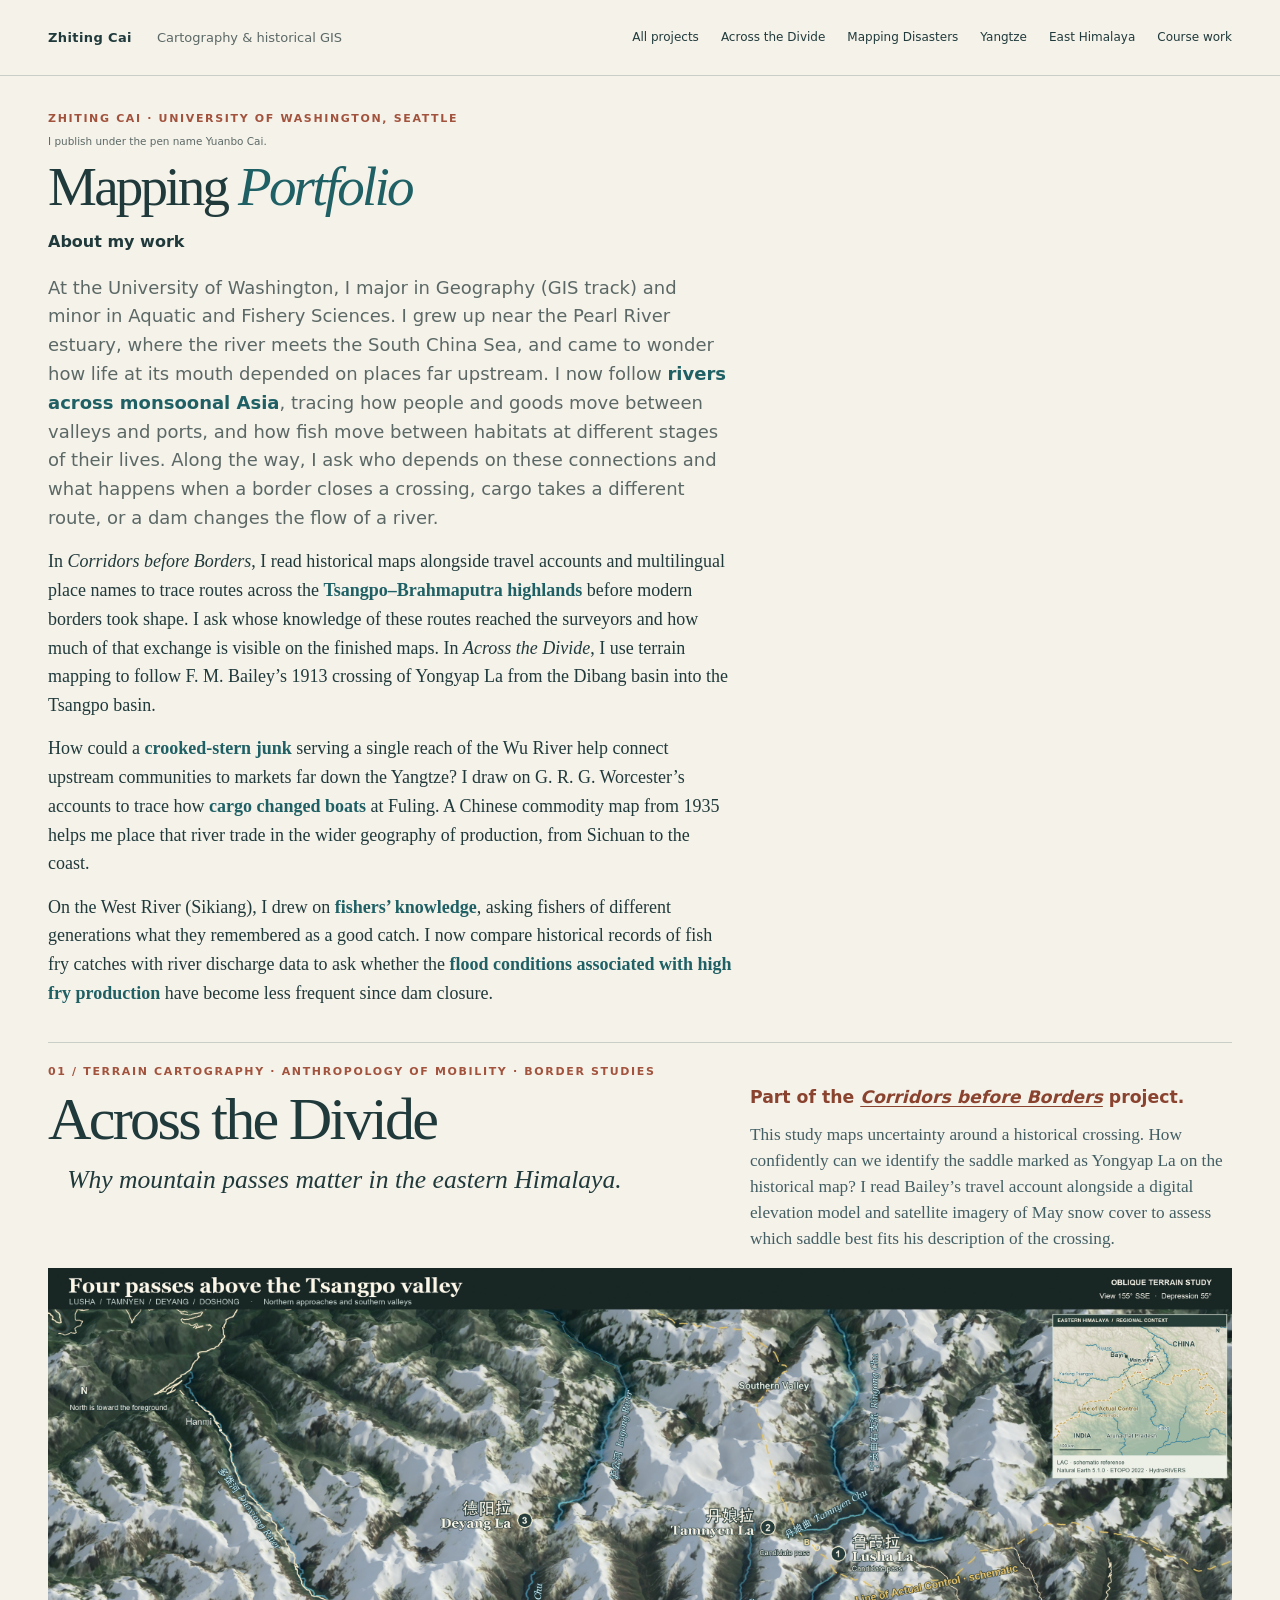
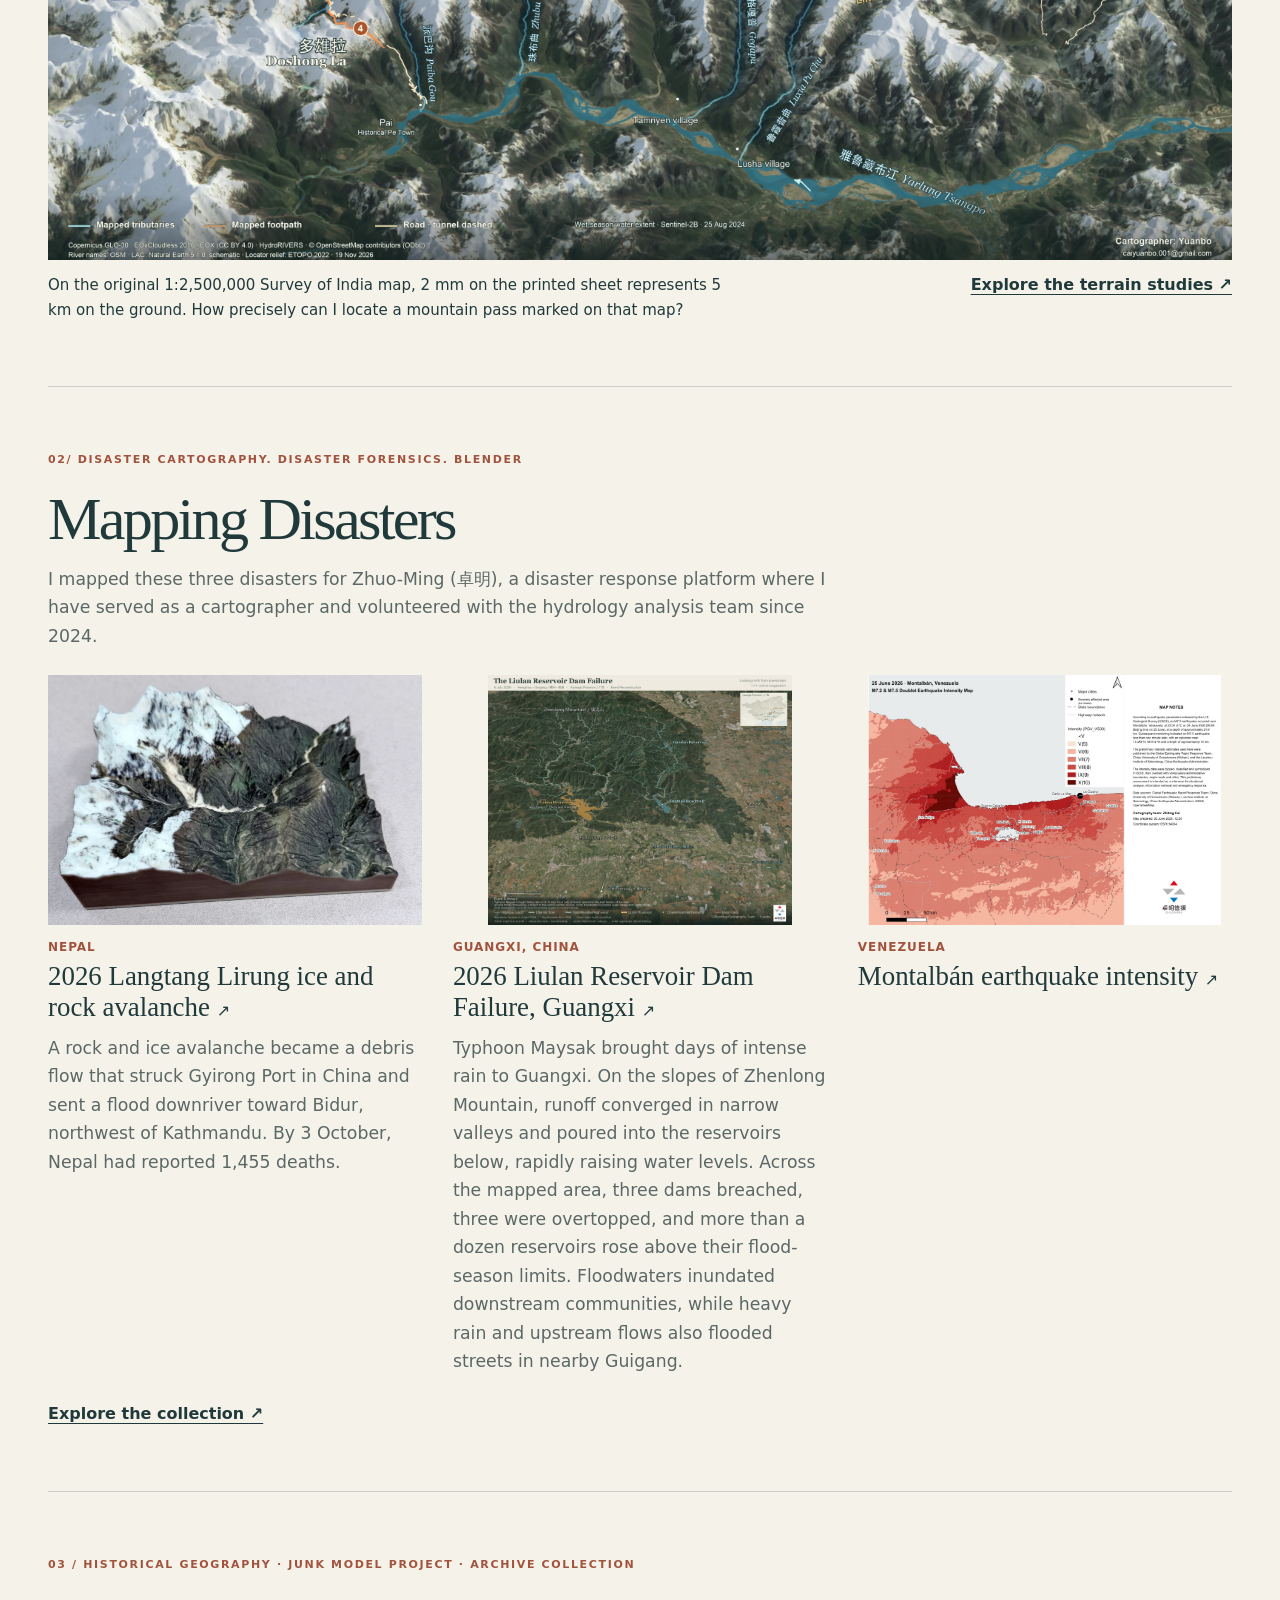
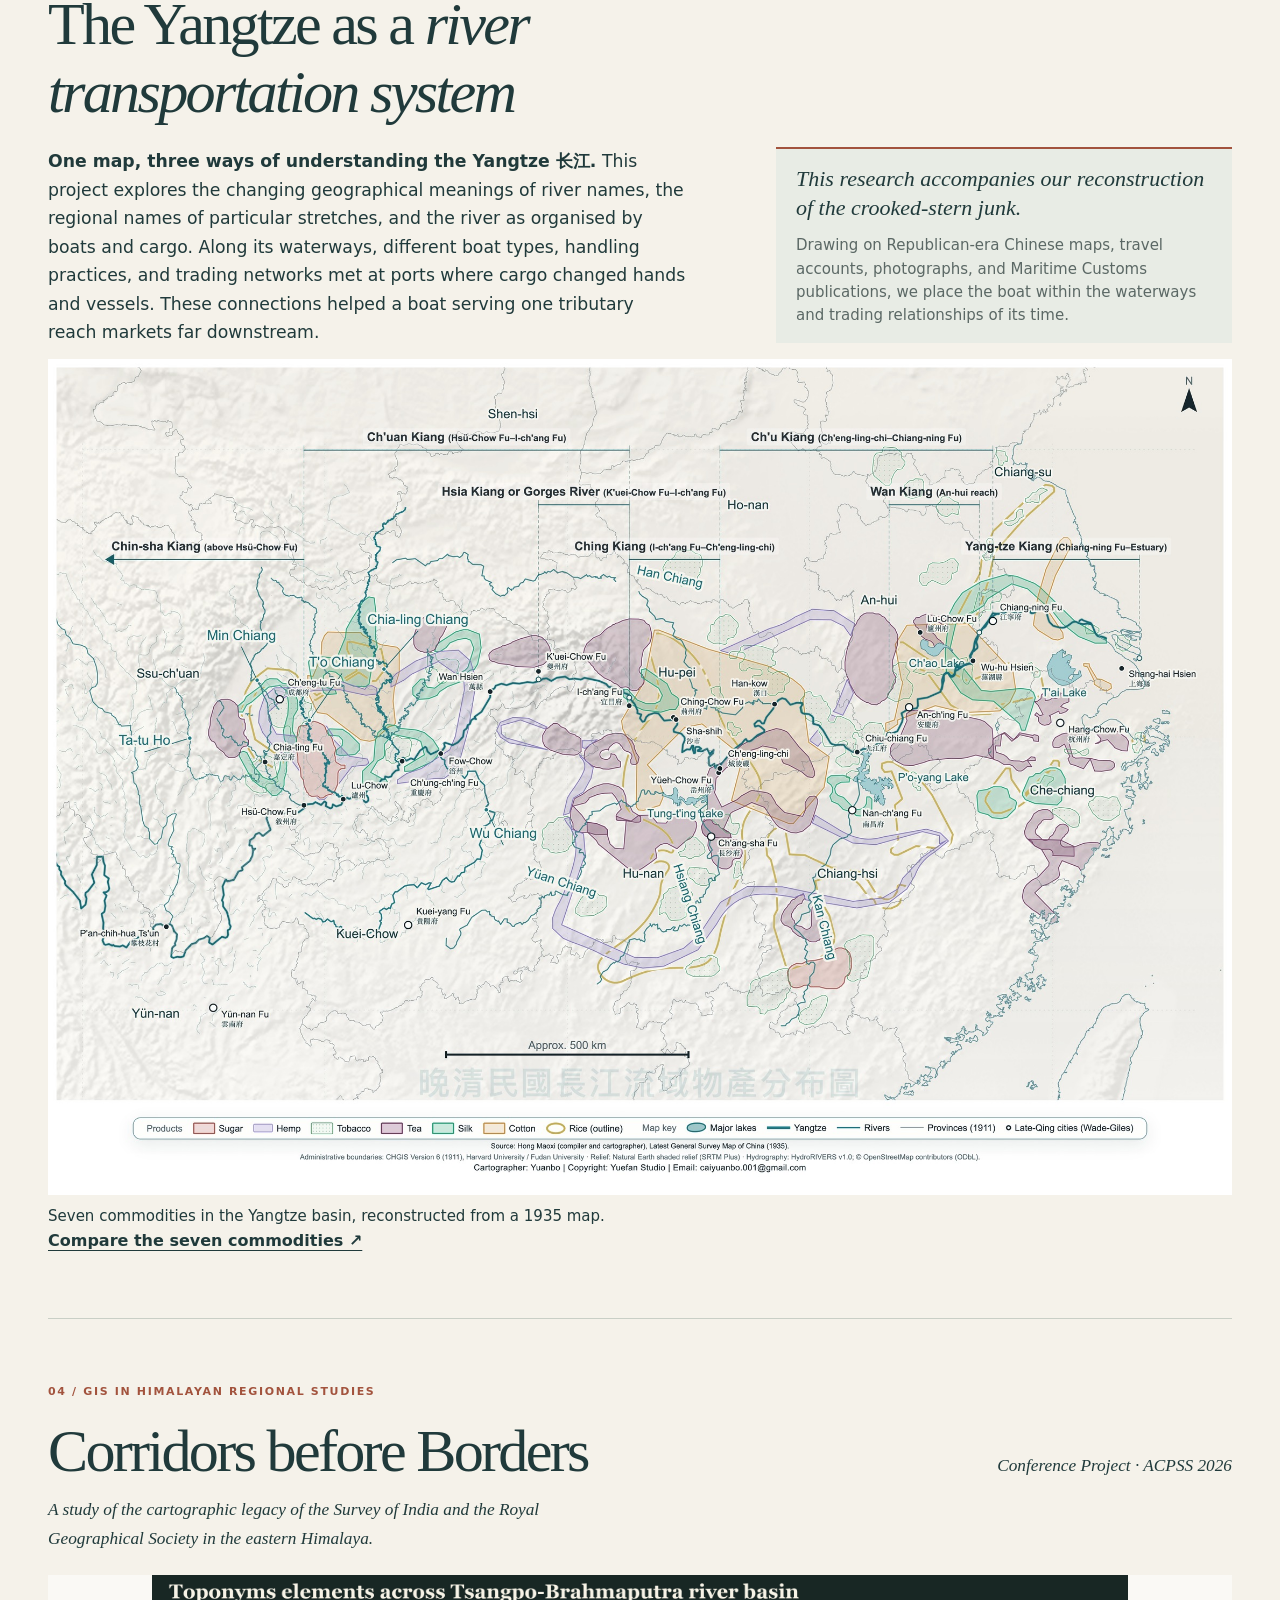
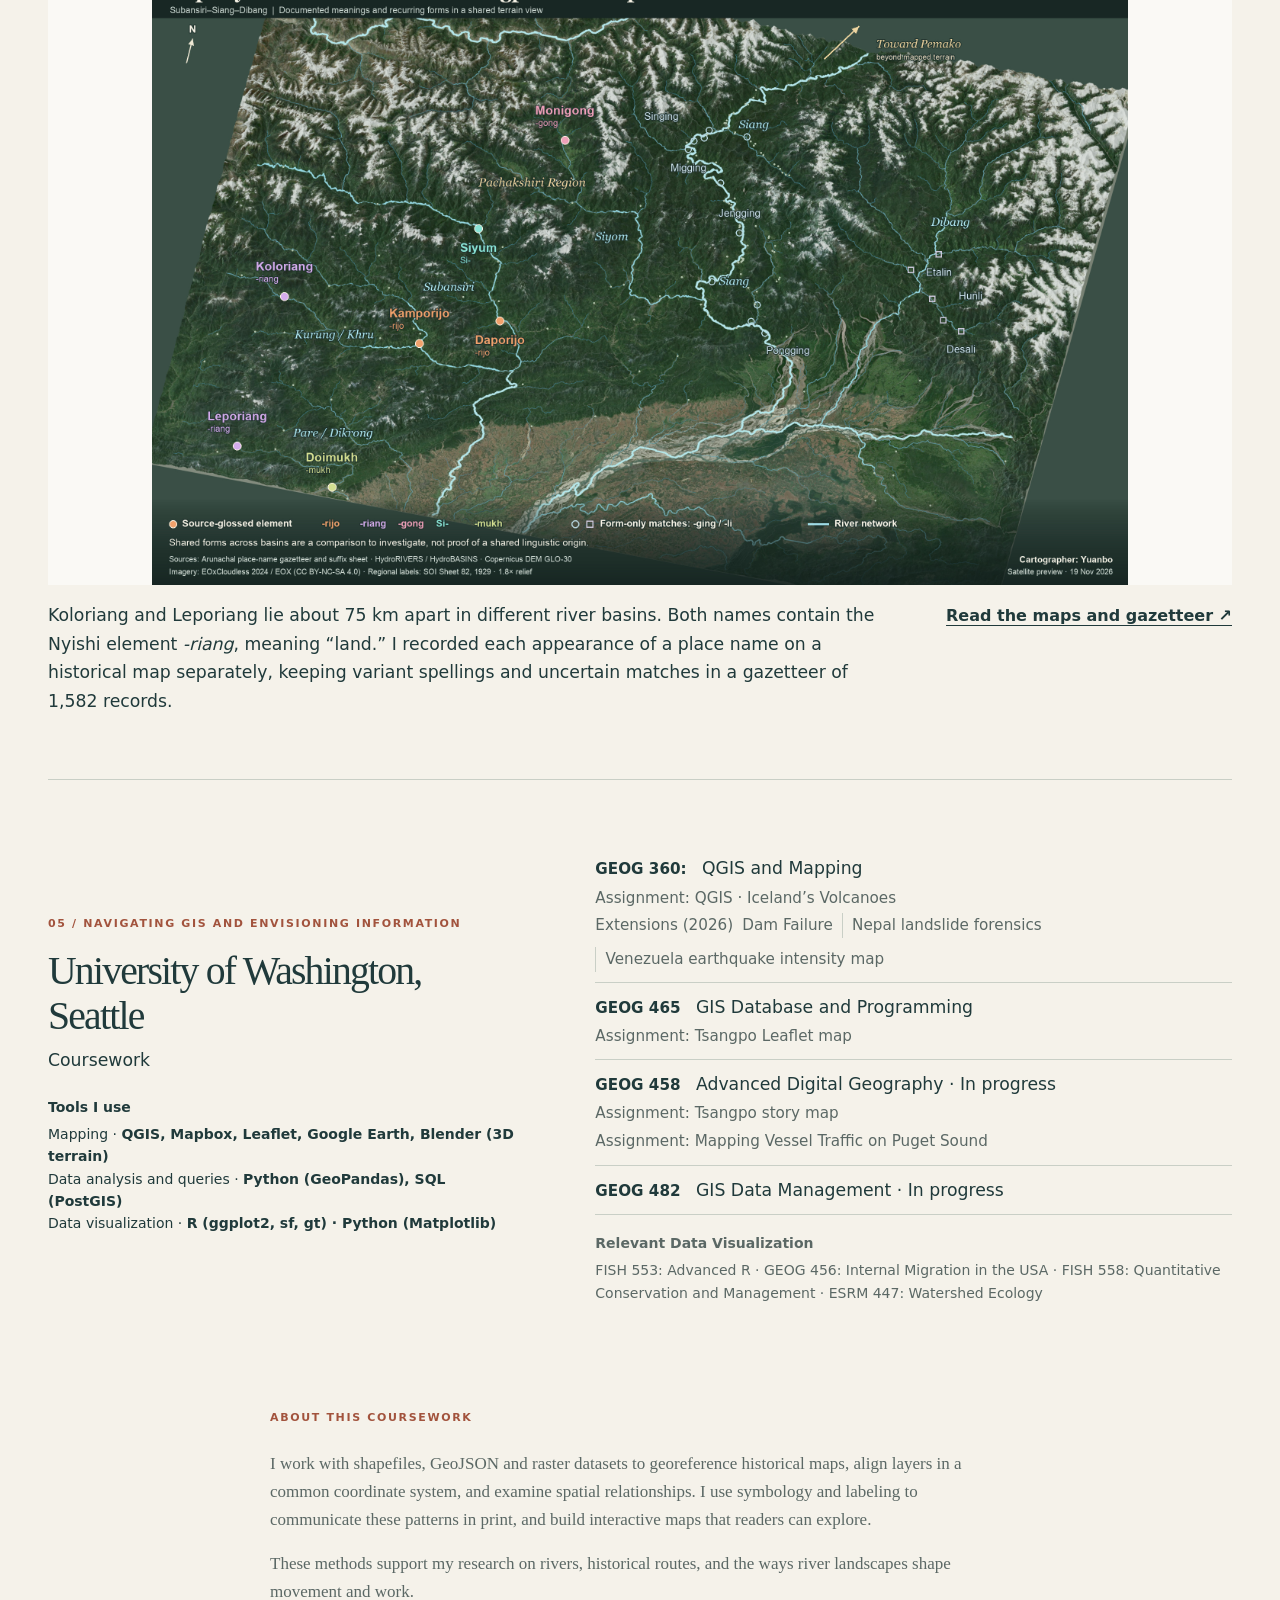
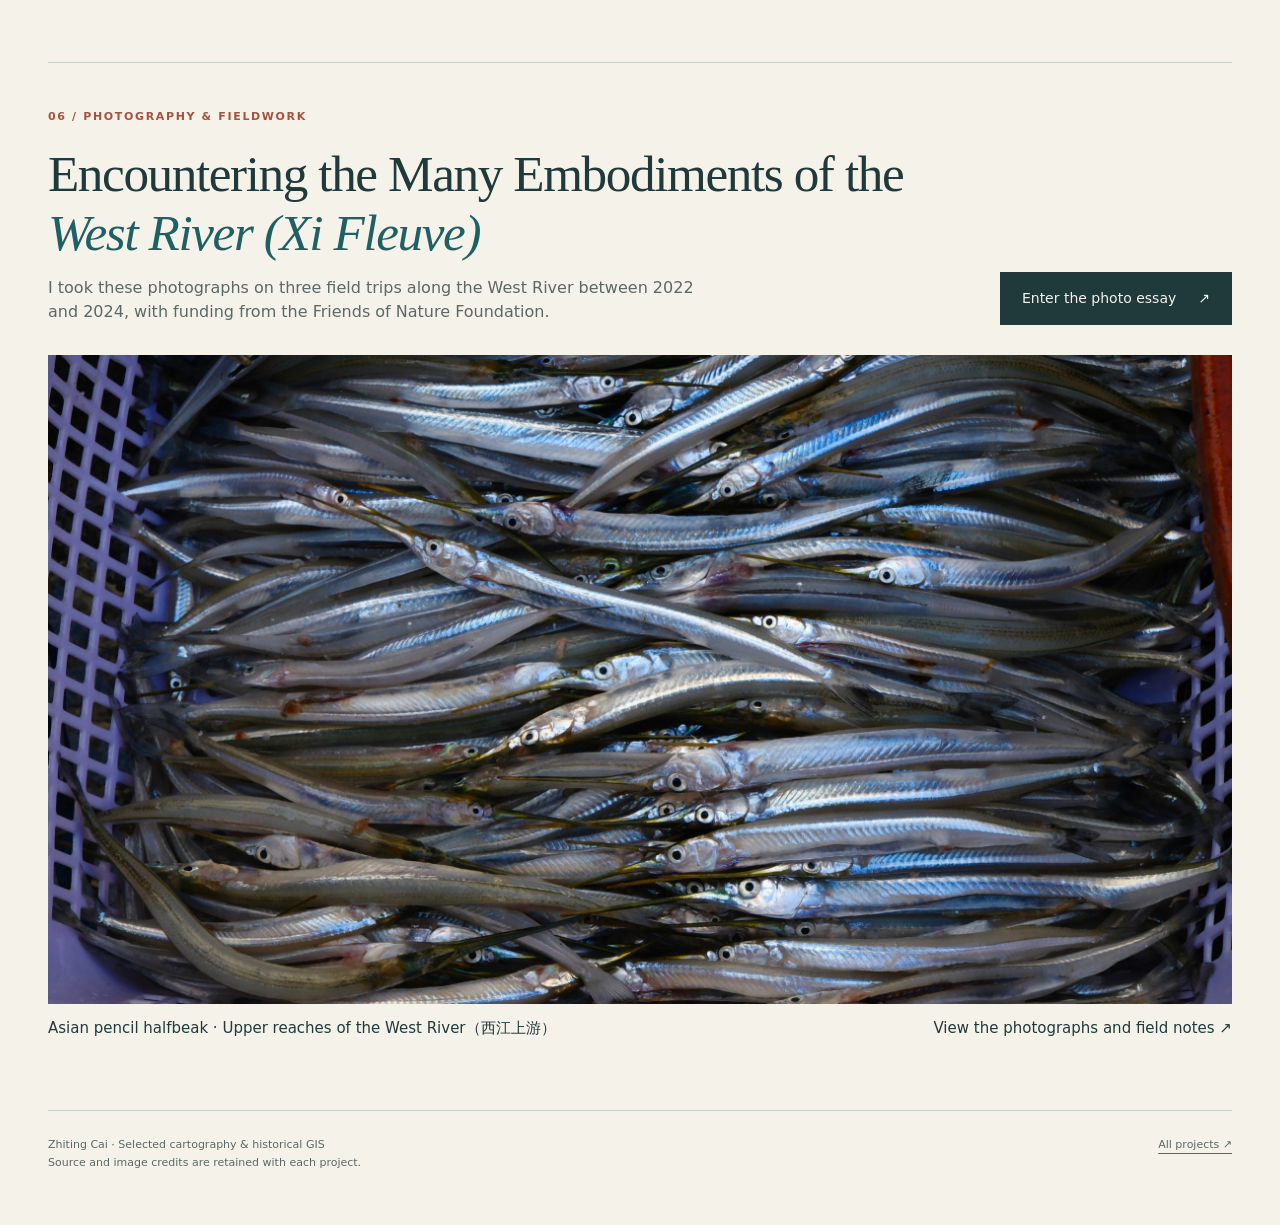
==== commit b7c6f358: "Use served in the Zhuo-Ming introduction" ====
--- a/index.html
+++ b/index.html
@@ -29,7 +29,7 @@
   <article id="mapping-disasters" class="disaster-entry">
     <p class="eyebrow">02/ DISASTER CARTOGRAPHY. DISASTER FORENSICS. BLENDER</p>
     <h2><a href="mapping-disasters.html">Mapping Disasters</a></h2>
-    <p class="disaster-byline">I mapped these three disasters for Zhuo-Ming (<span lang="zh">卓明</span>), a disaster response platform where I have worked as a cartographer and volunteered with the hydrology analysis team since 2024.</p>
+    <p class="disaster-byline">I mapped these three disasters for Zhuo-Ming (<span lang="zh">卓明</span>), a disaster response platform where I have served as a cartographer and volunteered with the hydrology analysis team since 2024.</p>
     <ul class="case-grid">
         <li><a href="coursework.html#gyirong">
           <img src="assets/featured/langtang-printed-relief.webp" width="900" height="600" loading="lazy" alt="Photograph of the printed relief model with the snowy source mountain and the valley leading toward Gyirong Port.">
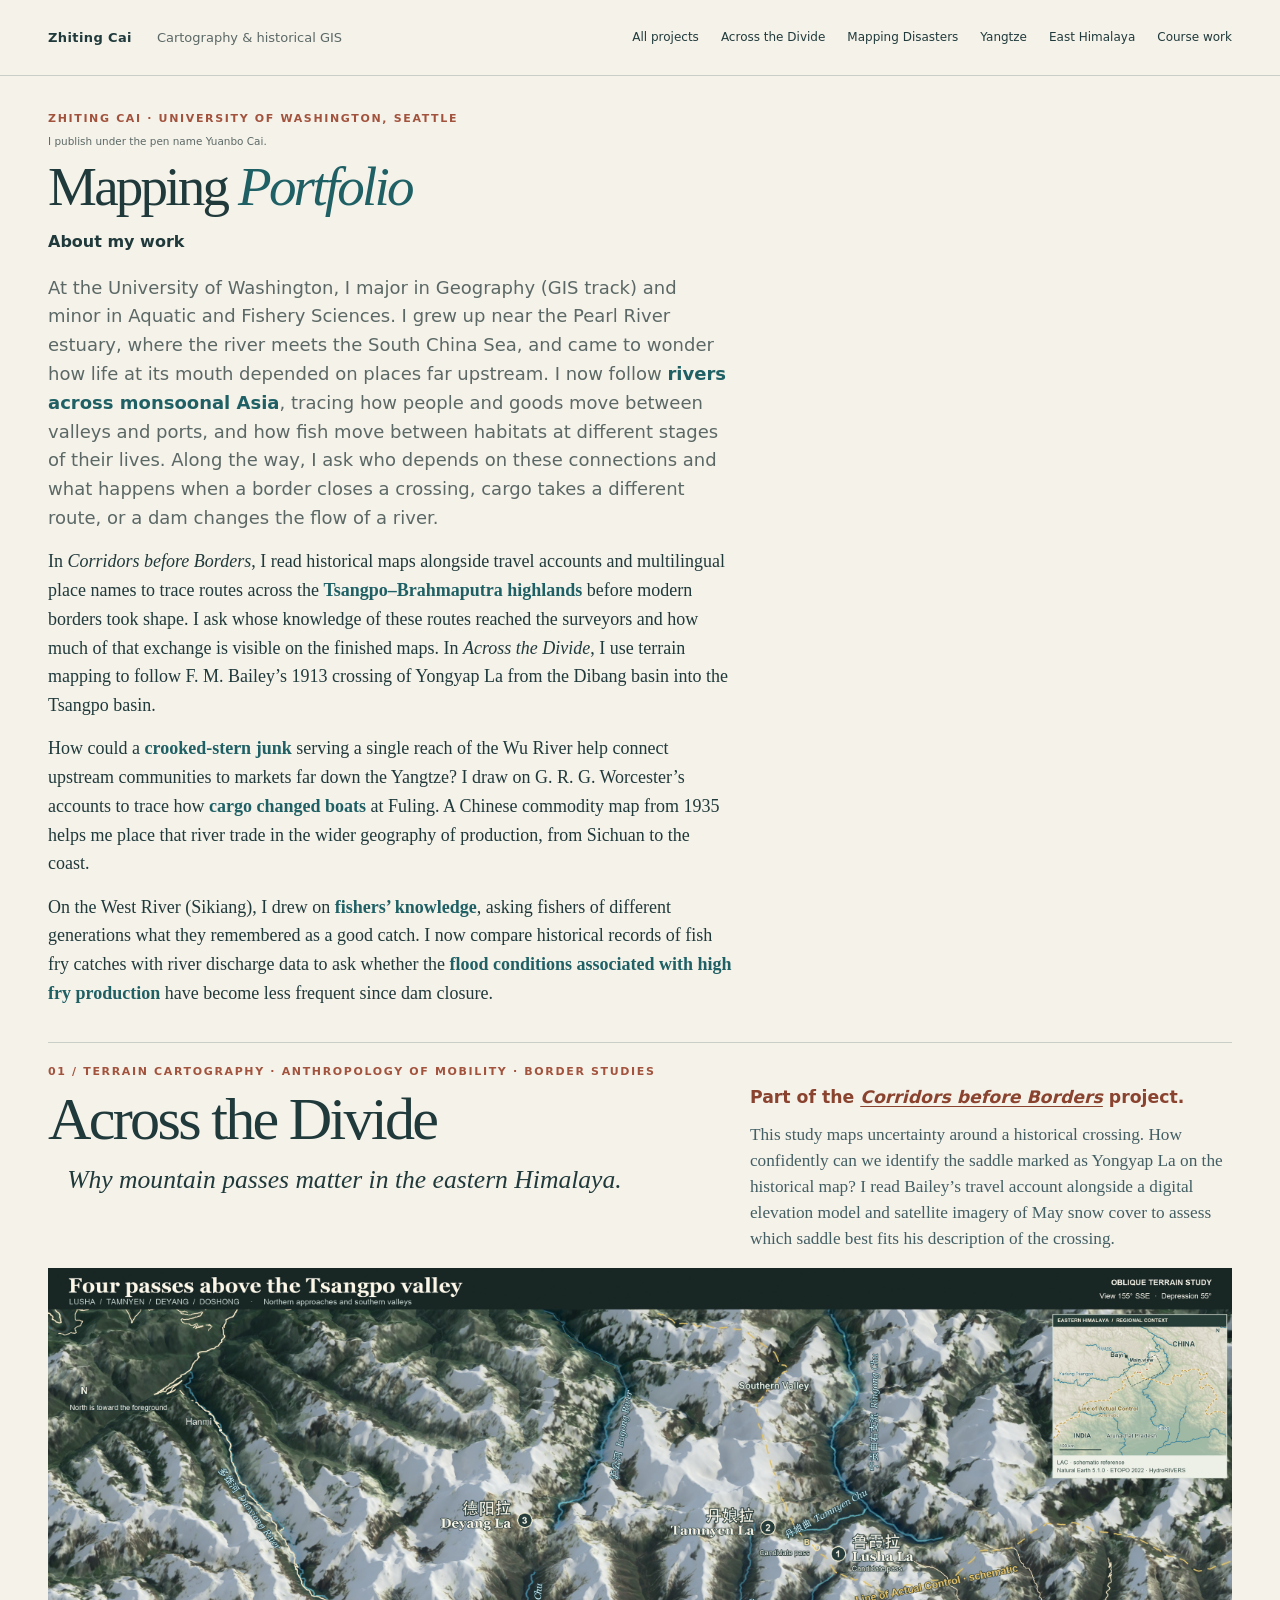
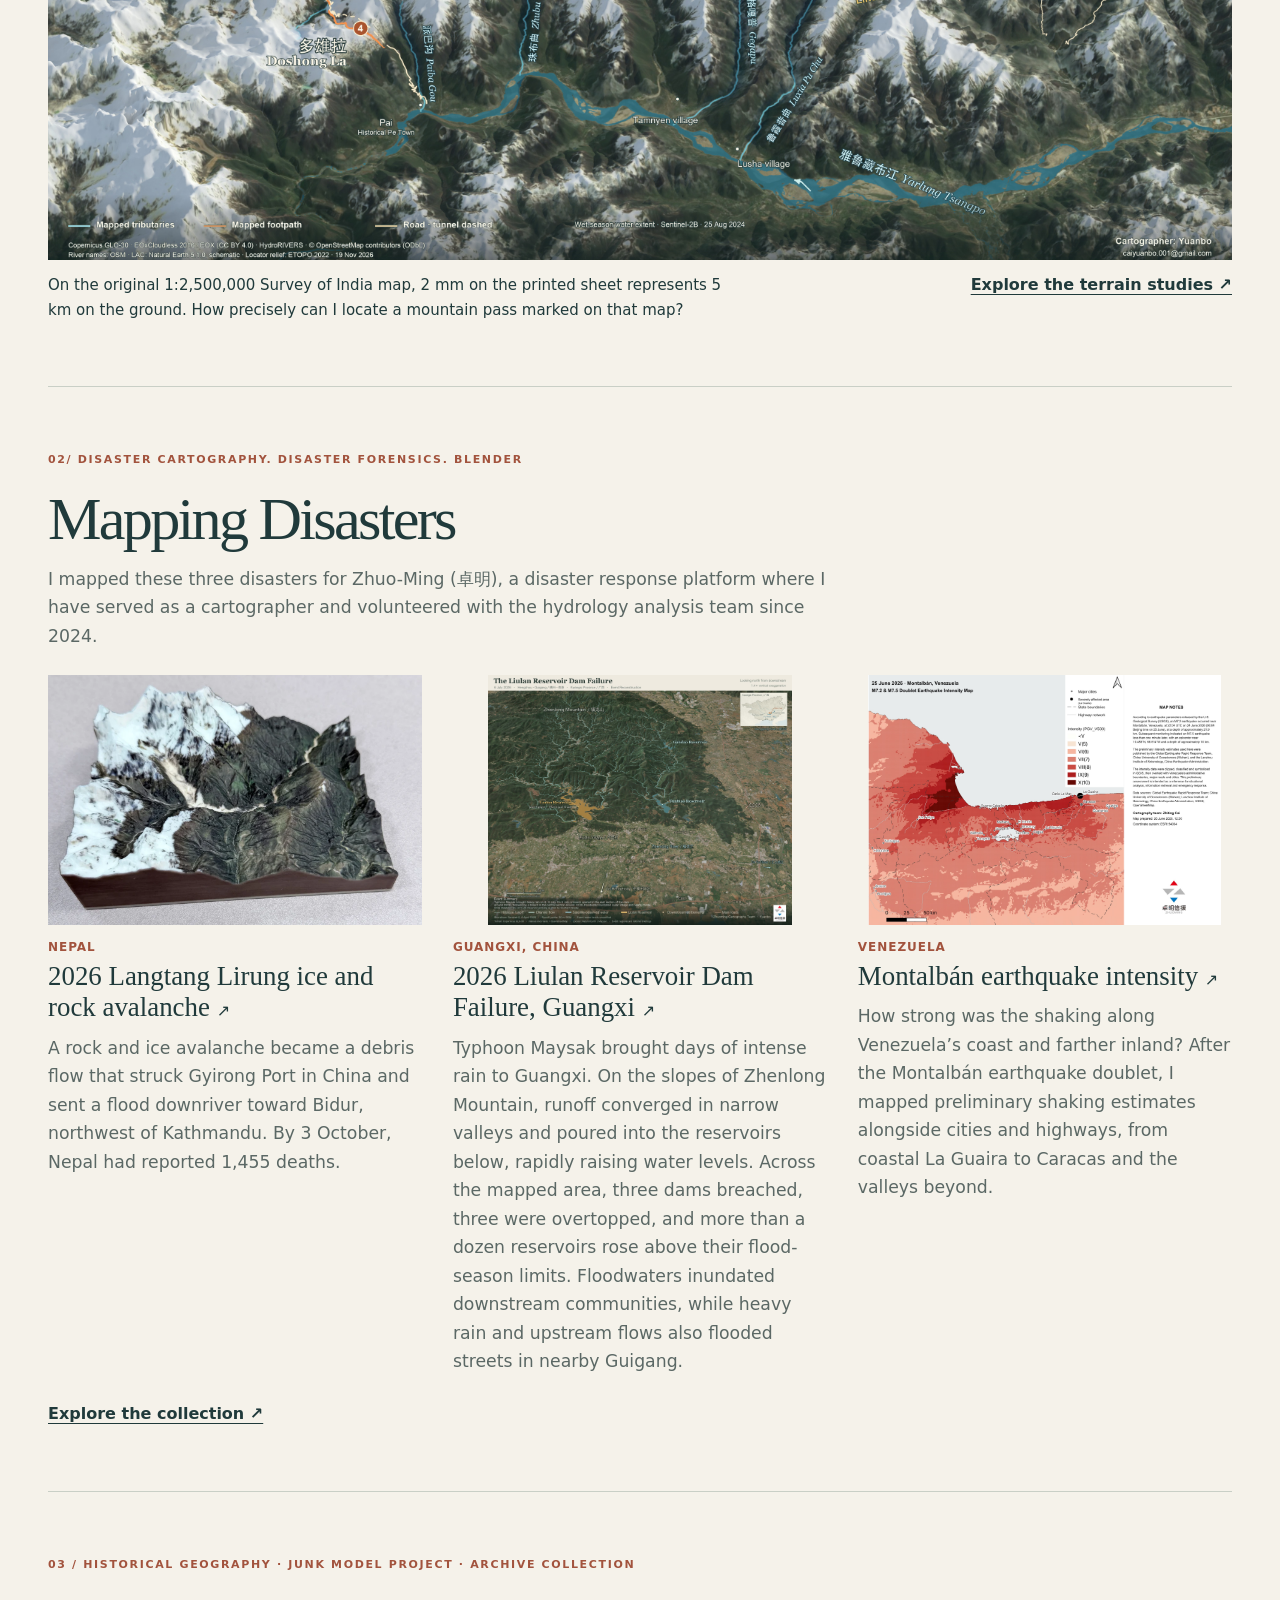
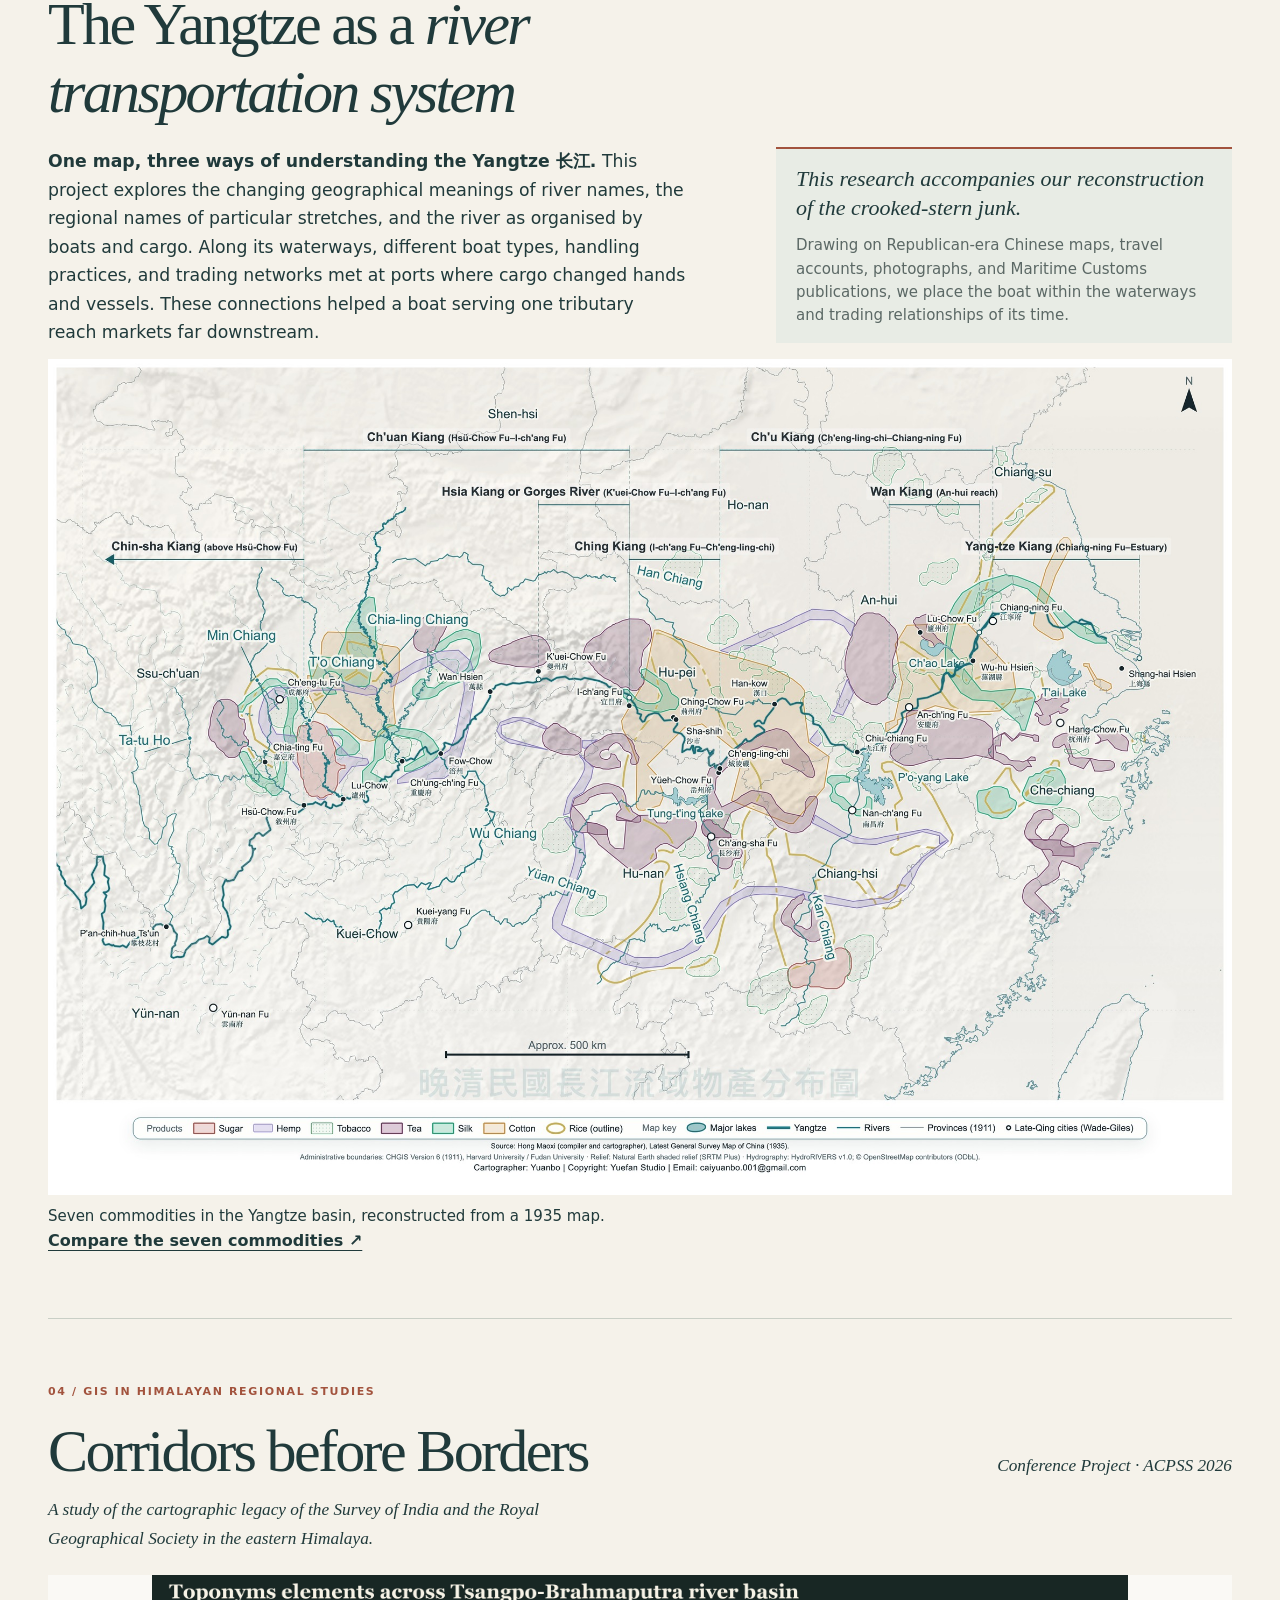
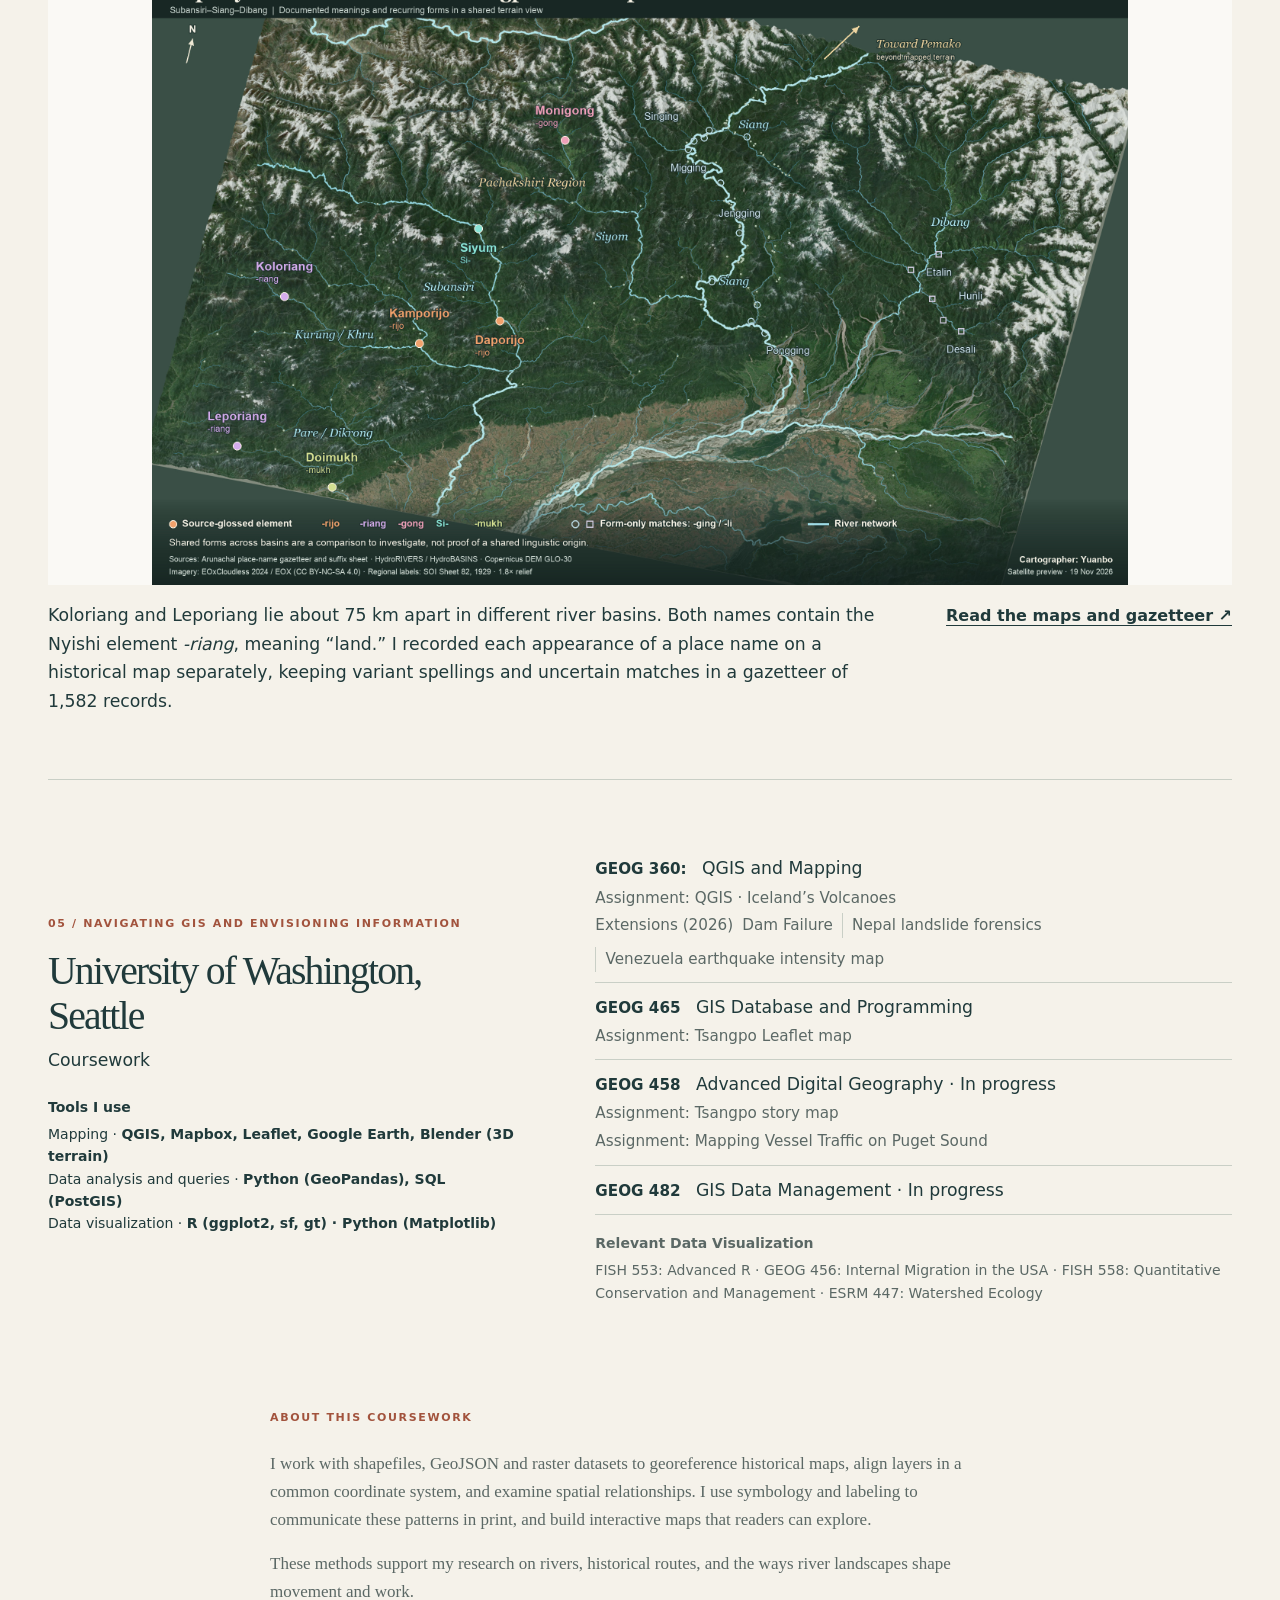
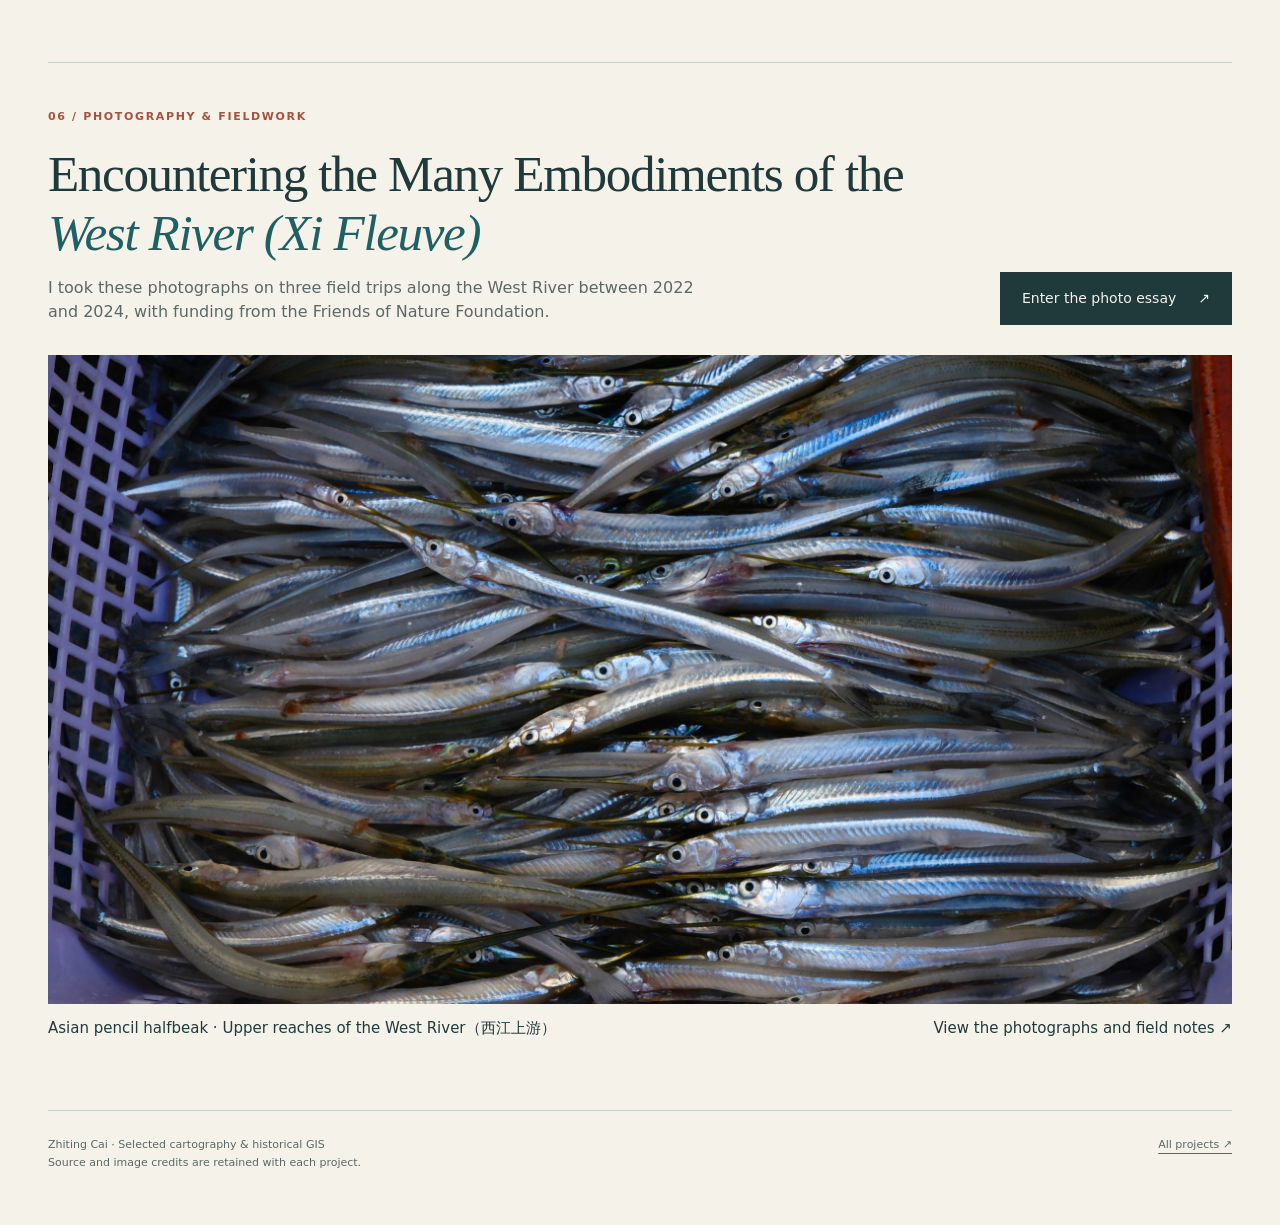
==== commit 5286df46: "Add the Venezuela earthquake caption to the homepage" ====
--- a/index.html
+++ b/index.html
@@ -46,6 +46,7 @@
           <img class="full-map" src="assets/coursework/venezuela-intensity.jpg" width="2000" height="1414" loading="lazy" alt="Earthquake intensity around Montalbán, Venezuela, with intensity zones, towns, roads and the map legend.">
           <span class="case-place">Venezuela</span>
           <h3>Montalbán earthquake intensity&nbsp;<span aria-hidden="true">↗</span></h3>
+          <p>How strong was the shaking along Venezuela’s coast and farther inland? After the Montalbán earthquake doublet, I mapped preliminary shaking estimates alongside cities and highways, from coastal La Guaira to Caracas and the valleys beyond.</p>
         </a></li>
       </ul>
     <a class="entry-link" href="mapping-disasters.html">Explore the collection ↗</a>
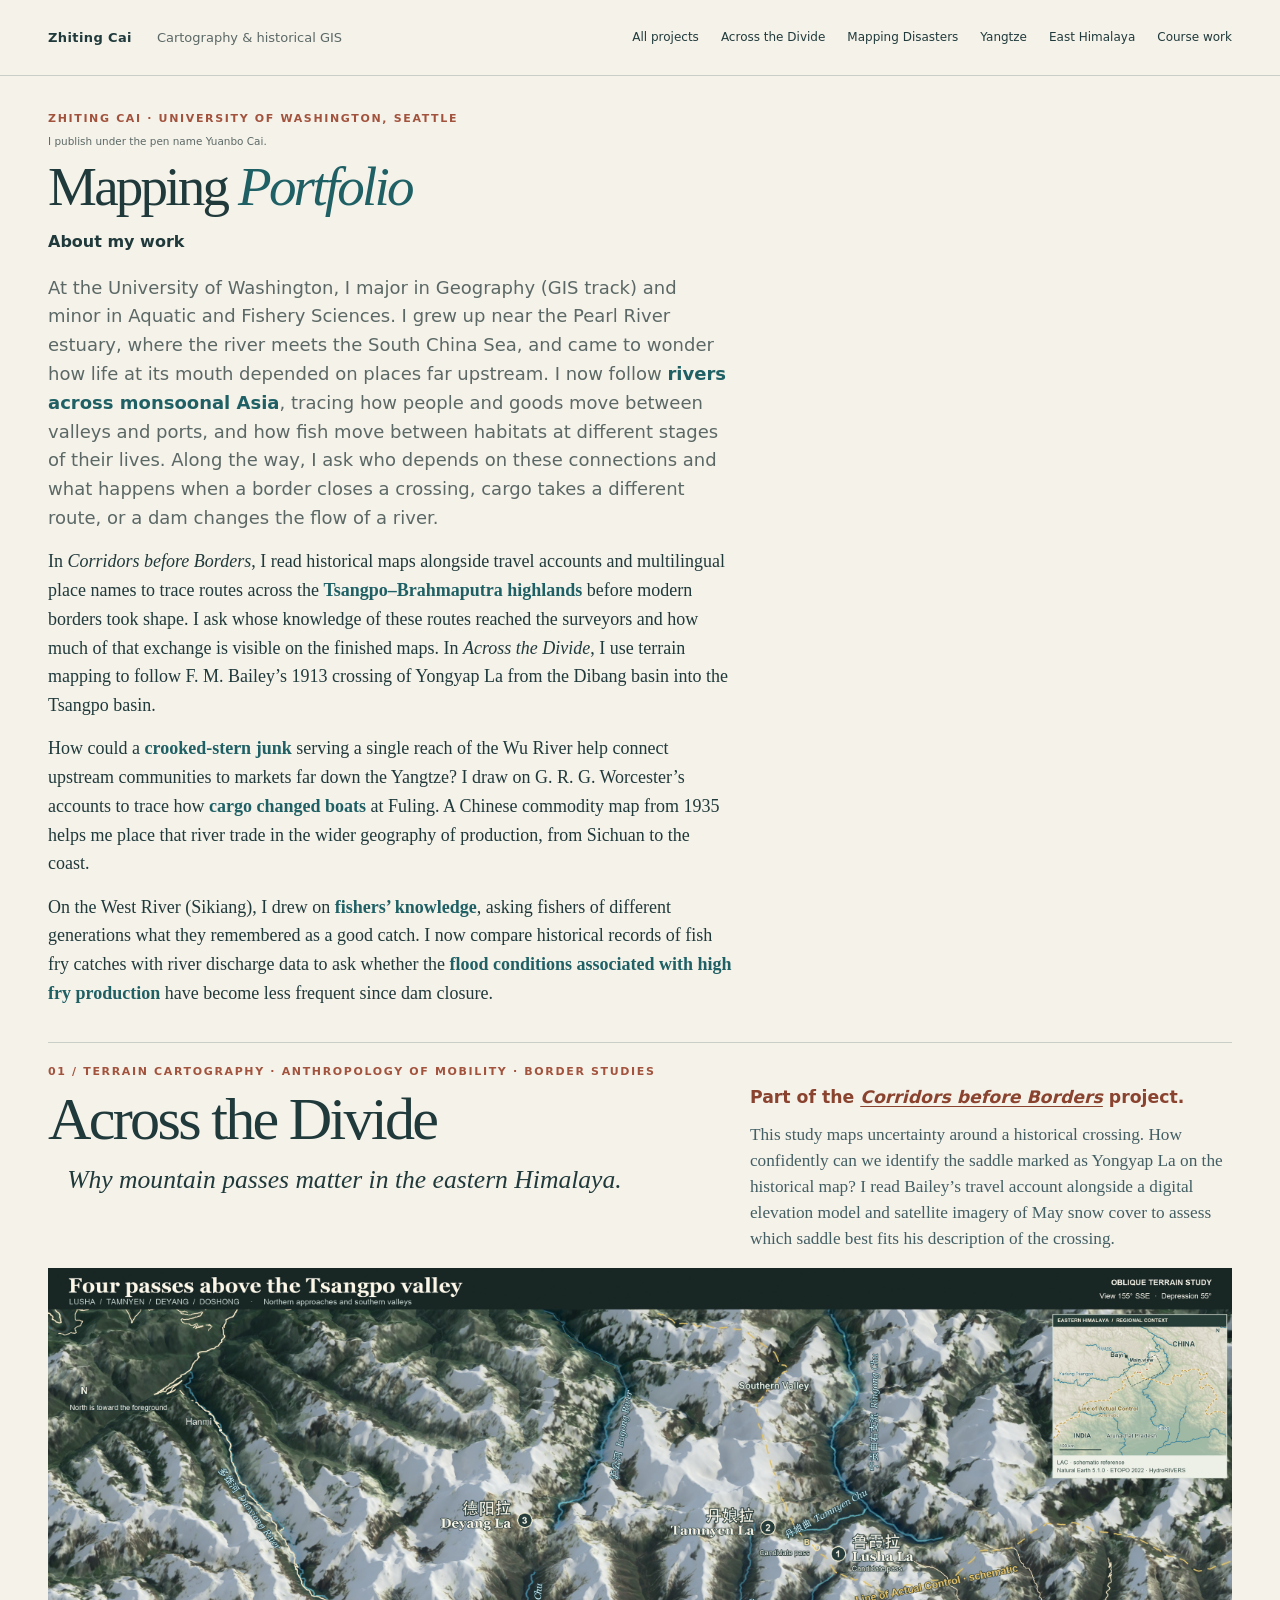
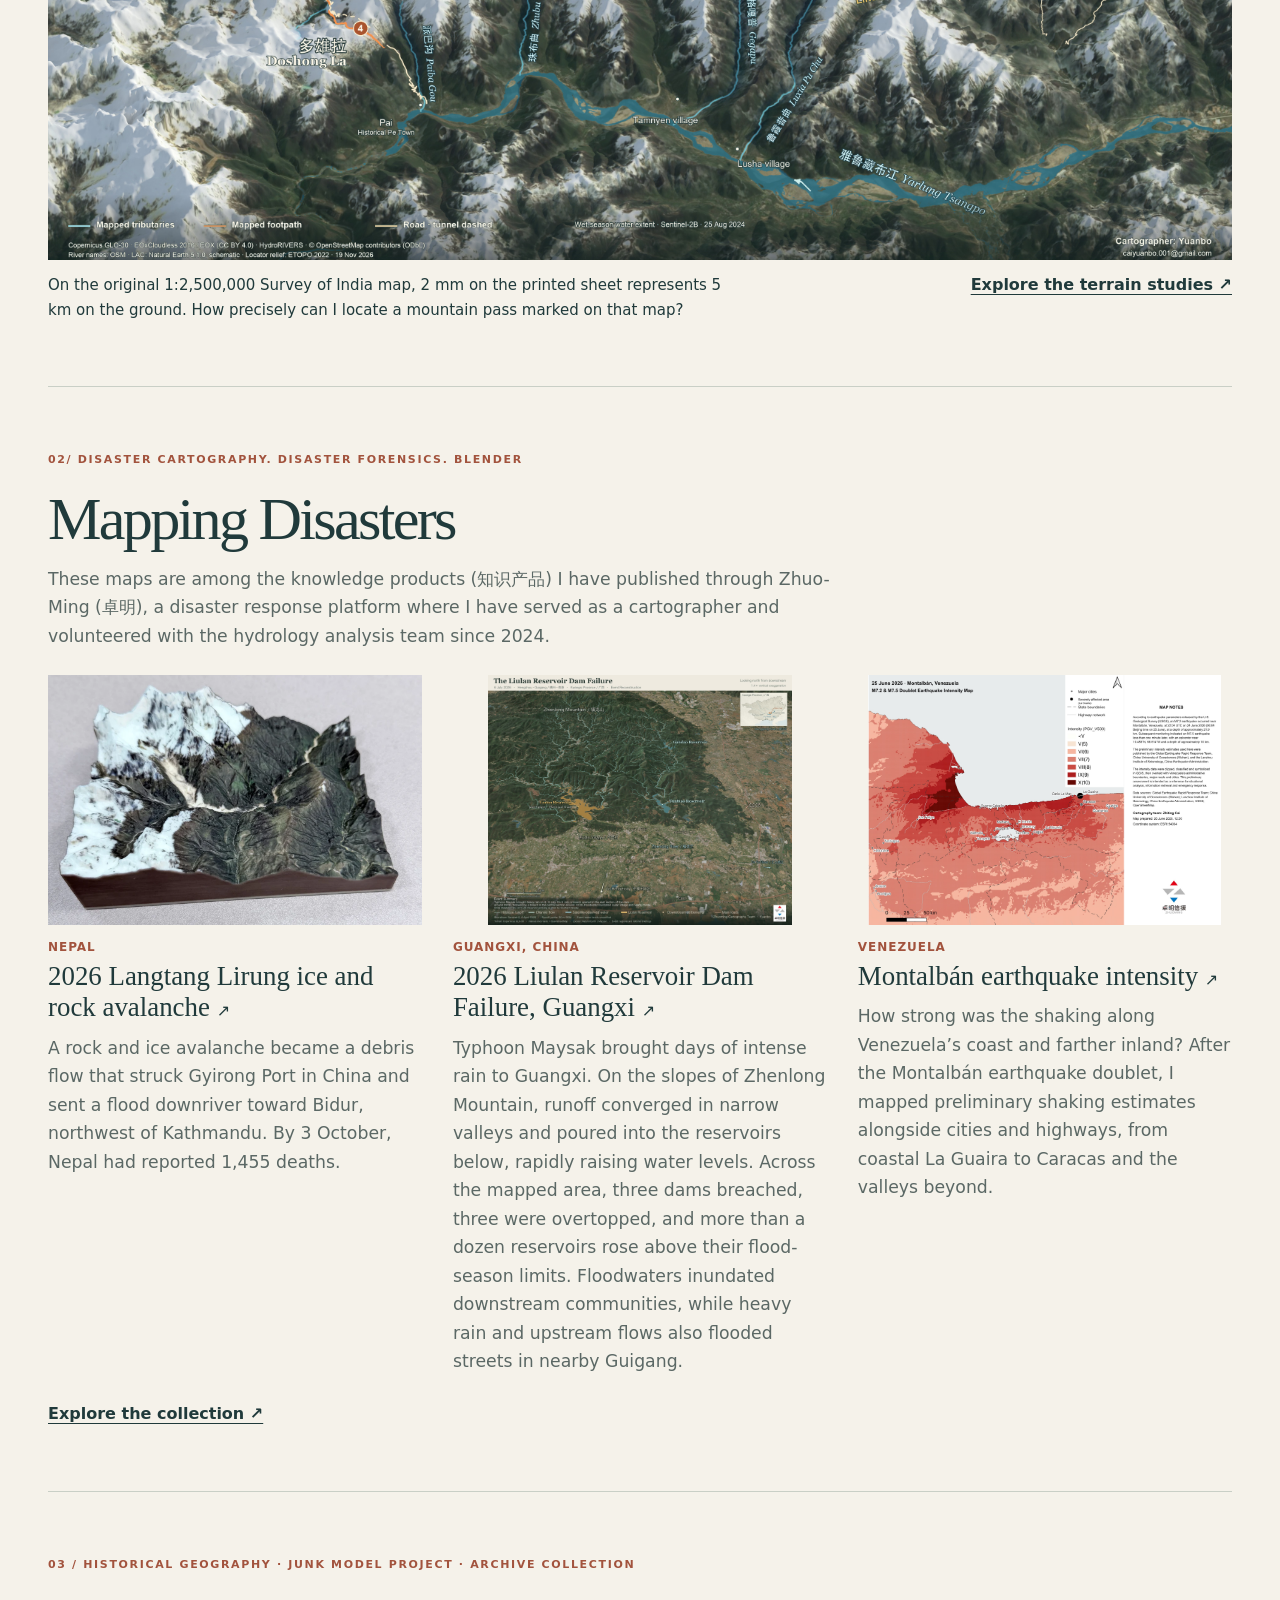
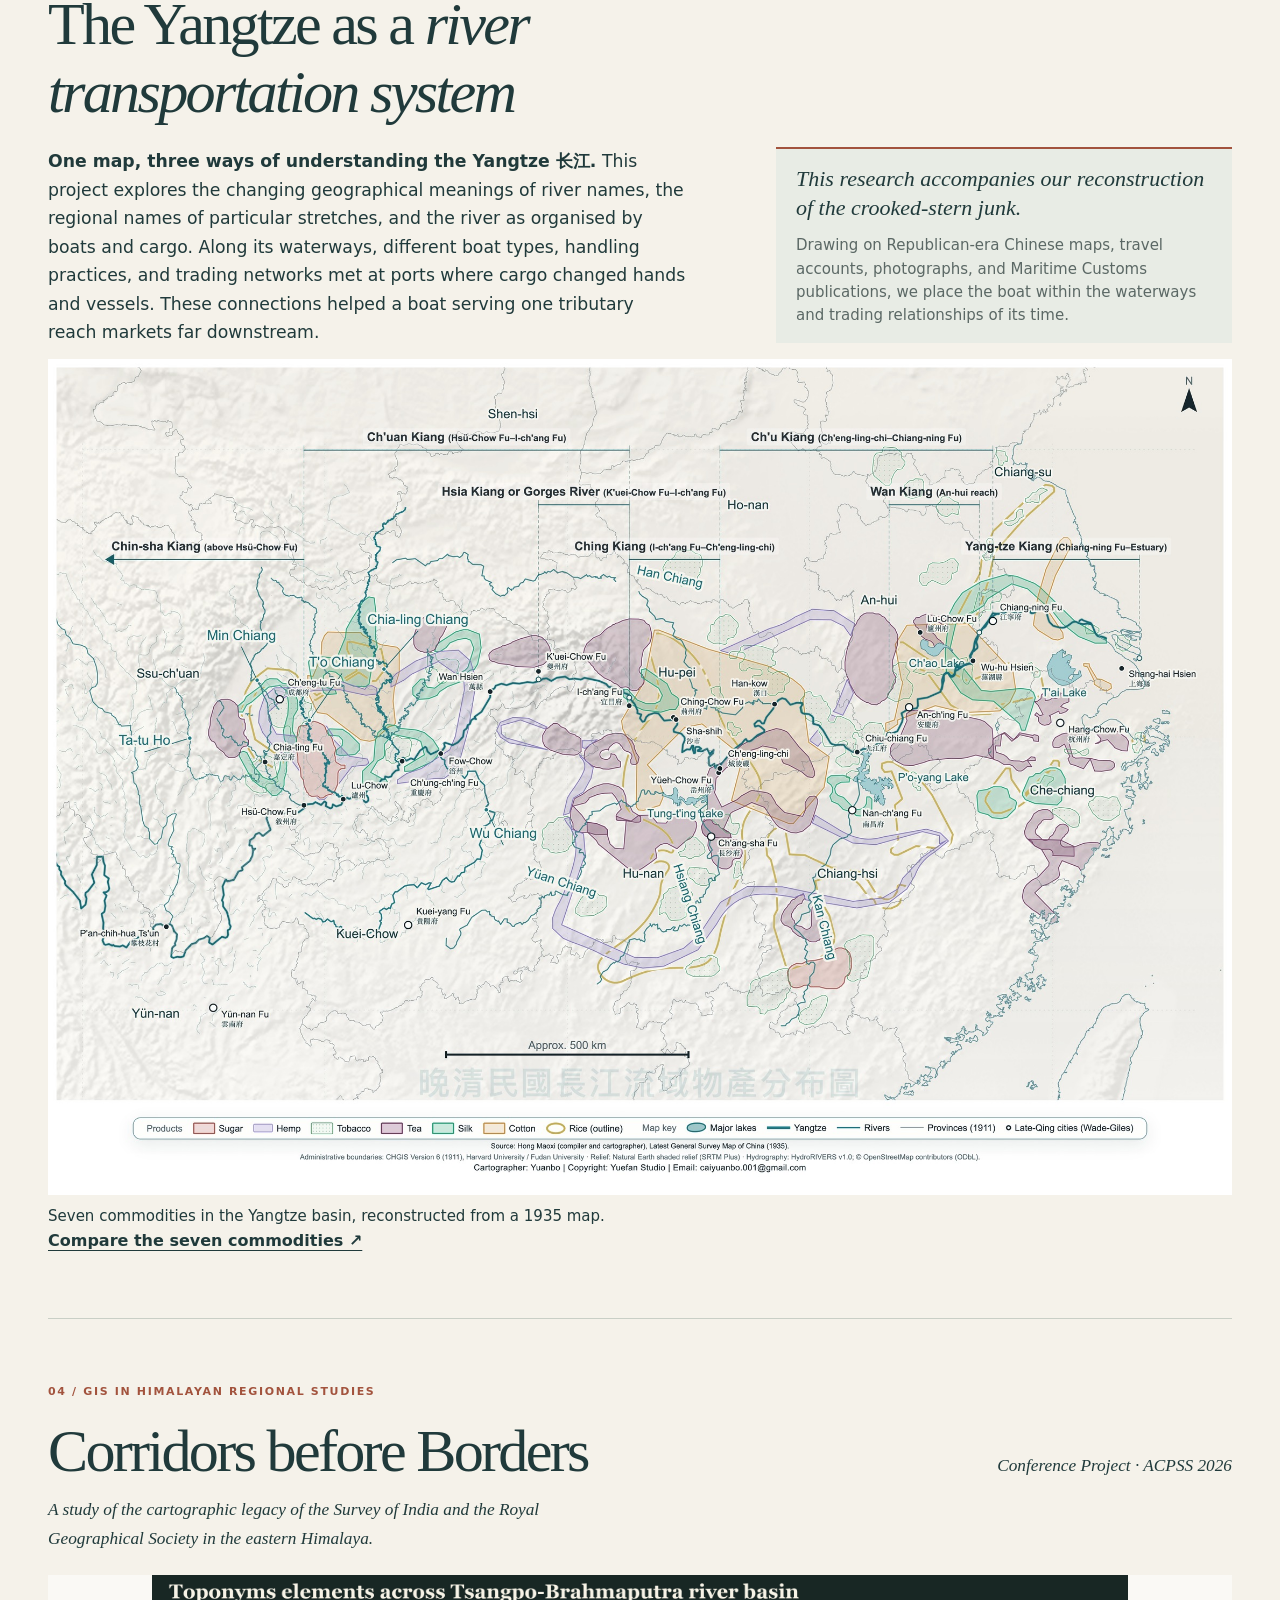
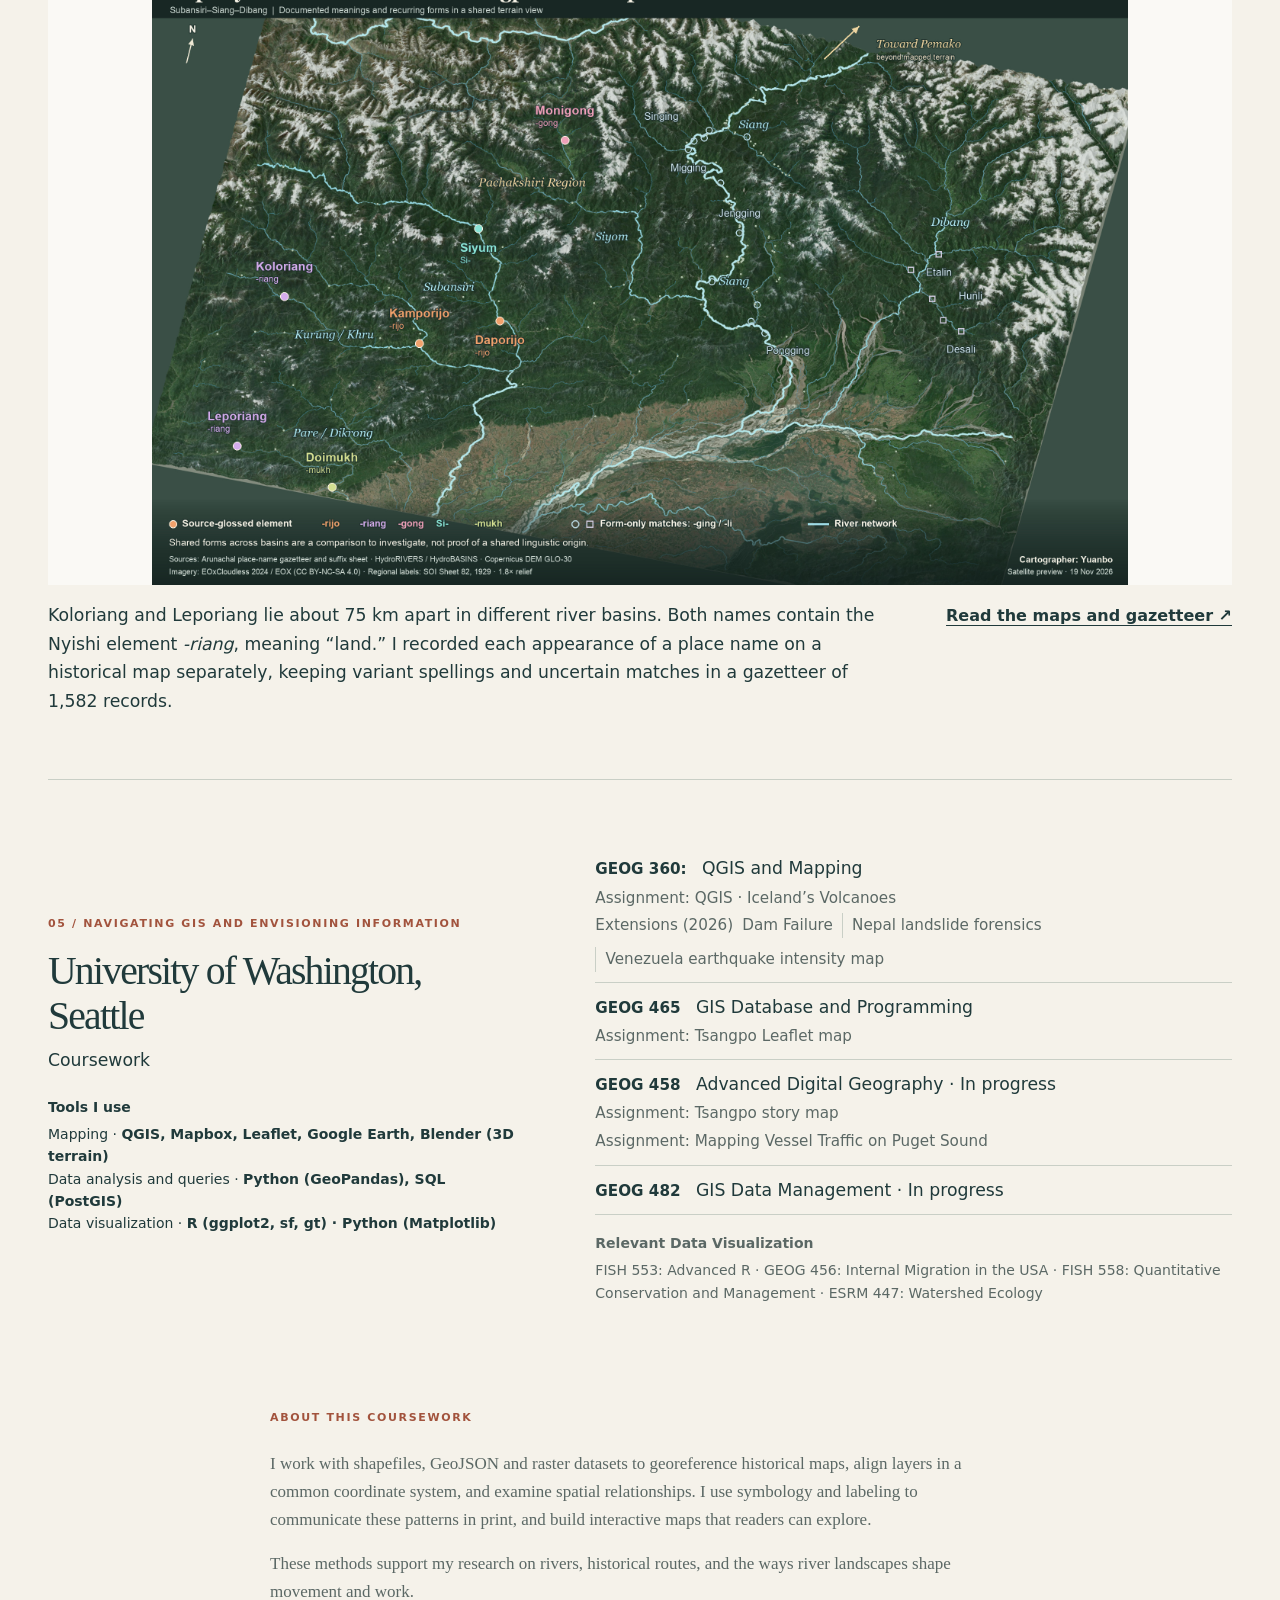
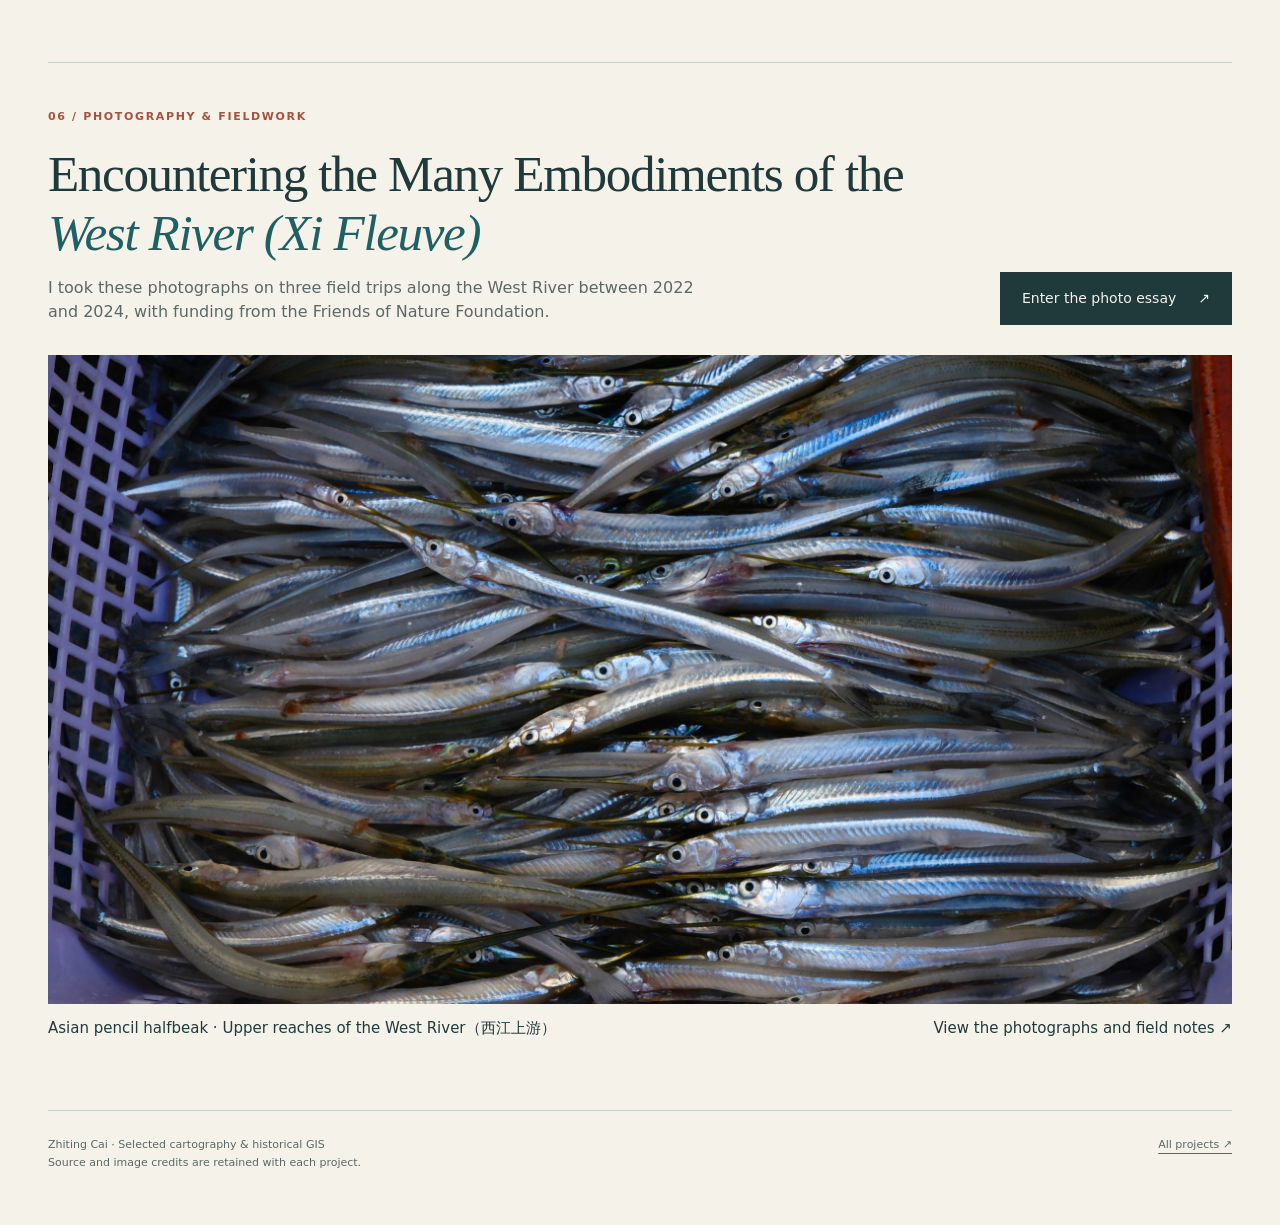
==== commit e28079d4: "Introduce the disaster maps as selected Zhuo-Ming knowledge products" ====
--- a/index.html
+++ b/index.html
@@ -29,7 +29,7 @@
   <article id="mapping-disasters" class="disaster-entry">
     <p class="eyebrow">02/ DISASTER CARTOGRAPHY. DISASTER FORENSICS. BLENDER</p>
     <h2><a href="mapping-disasters.html">Mapping Disasters</a></h2>
-    <p class="disaster-byline">I mapped these three disasters for Zhuo-Ming (<span lang="zh">卓明</span>), a disaster response platform where I have served as a cartographer and volunteered with the hydrology analysis team since 2024.</p>
+    <p class="disaster-byline">These maps are among the knowledge products (<span lang="zh">知识产品</span>) I have published through Zhuo-Ming (<span lang="zh">卓明</span>), a disaster response platform where I have served as a cartographer and volunteered with the hydrology analysis team since 2024.</p>
     <ul class="case-grid">
         <li><a href="coursework.html#gyirong">
           <img src="assets/featured/langtang-printed-relief.webp" width="900" height="600" loading="lazy" alt="Photograph of the printed relief model with the snowy source mountain and the valley leading toward Gyirong Port.">
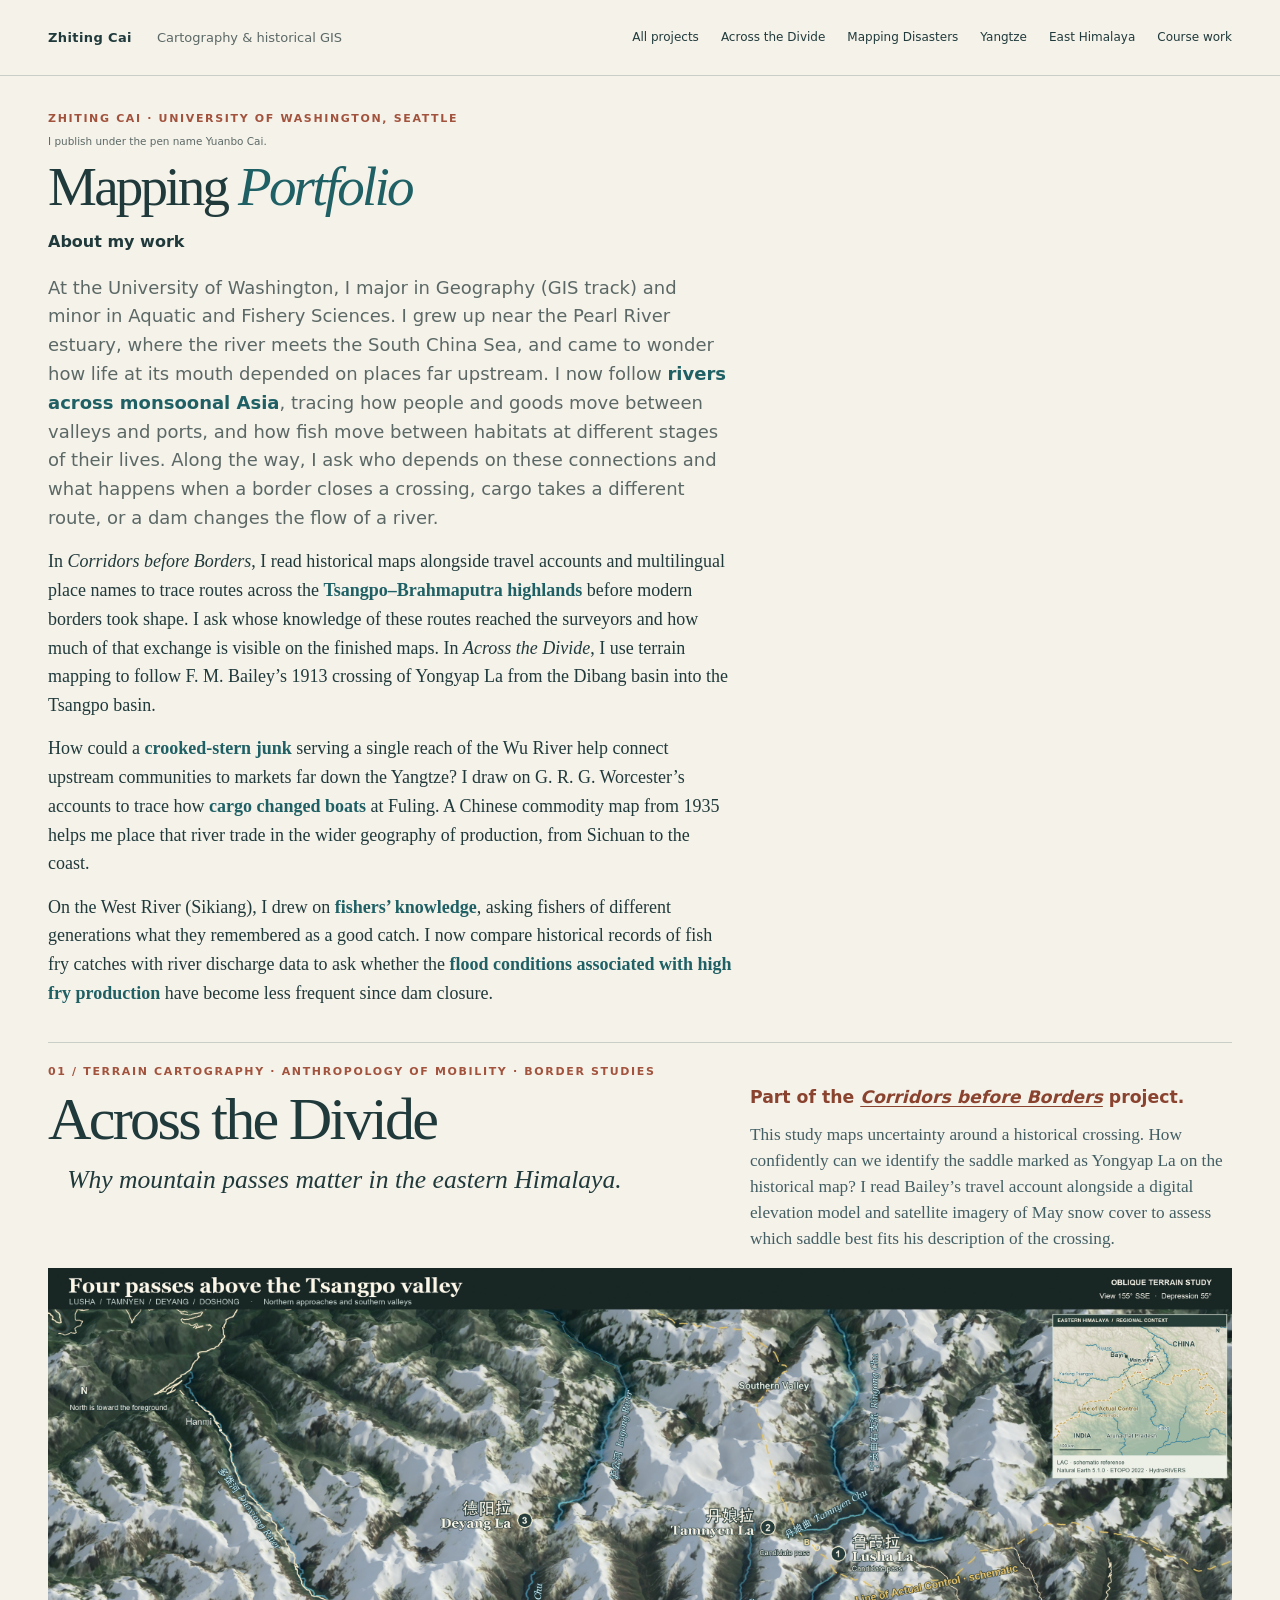
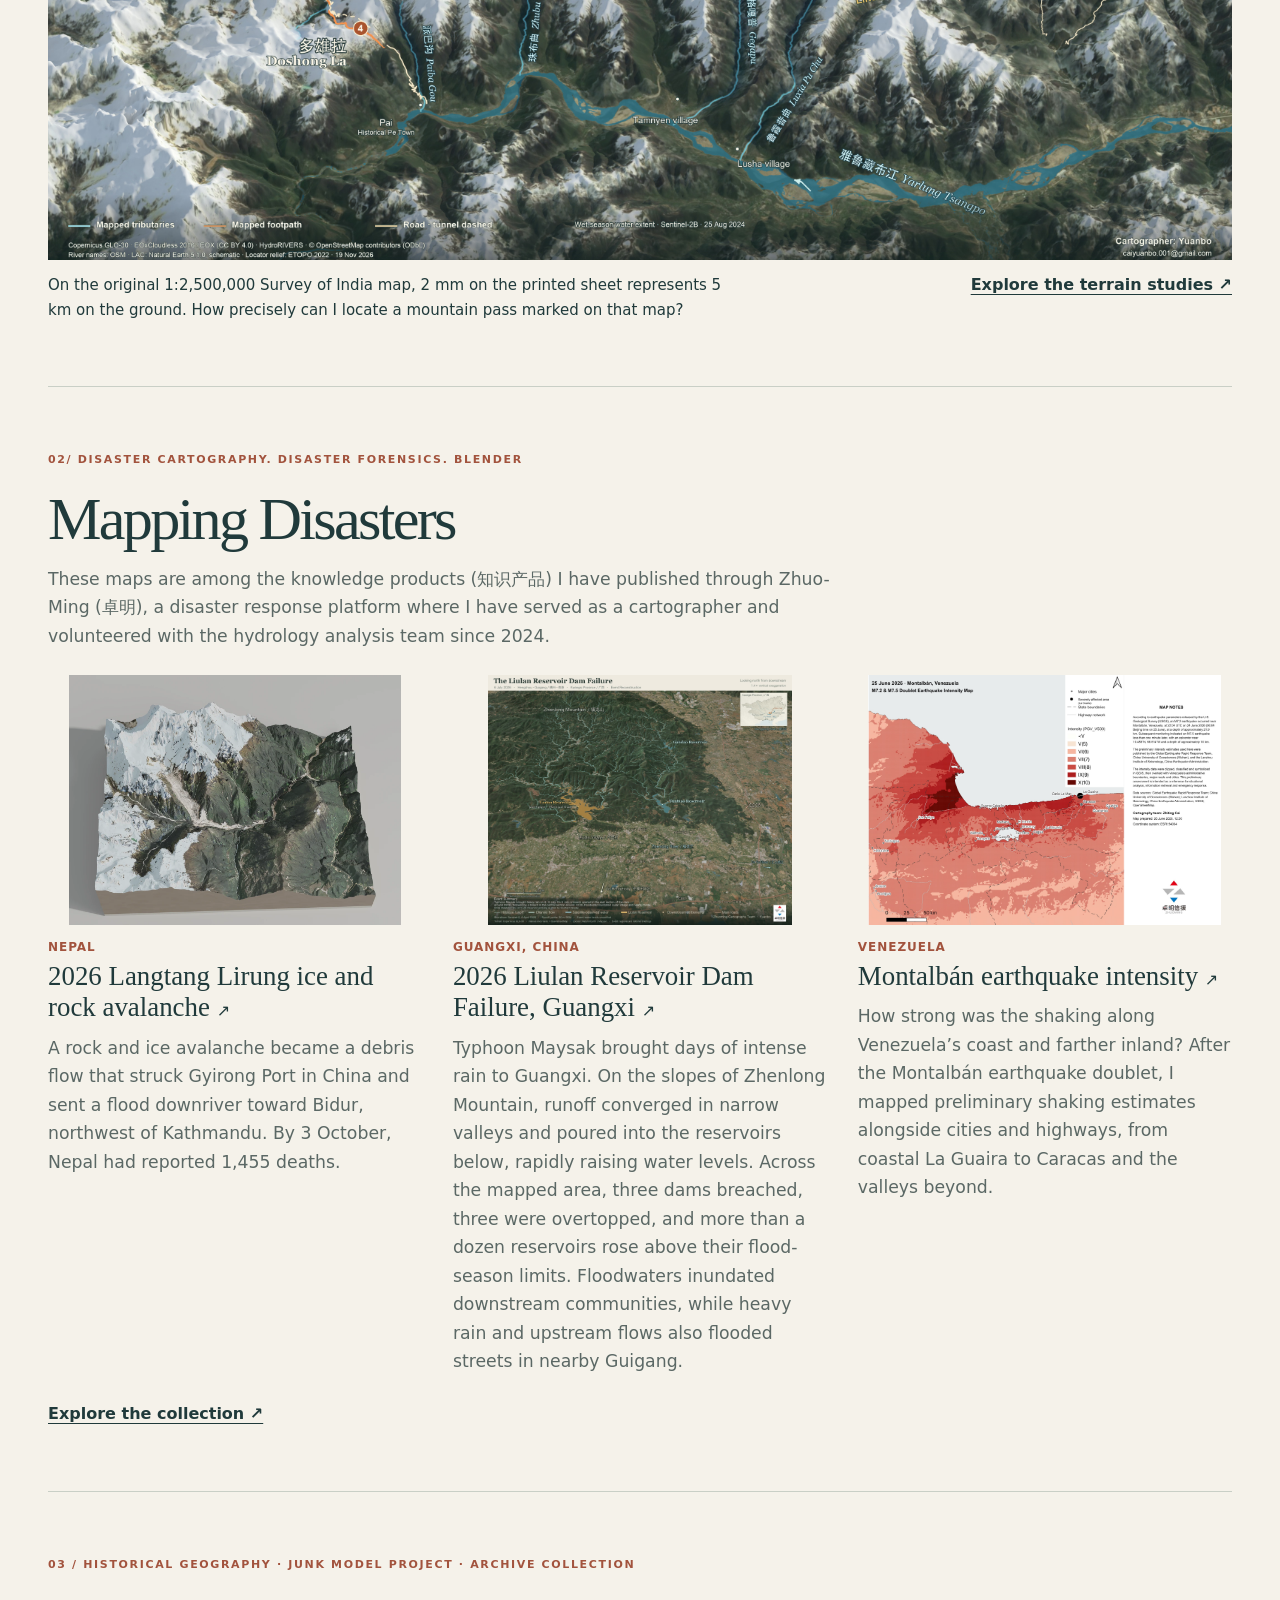
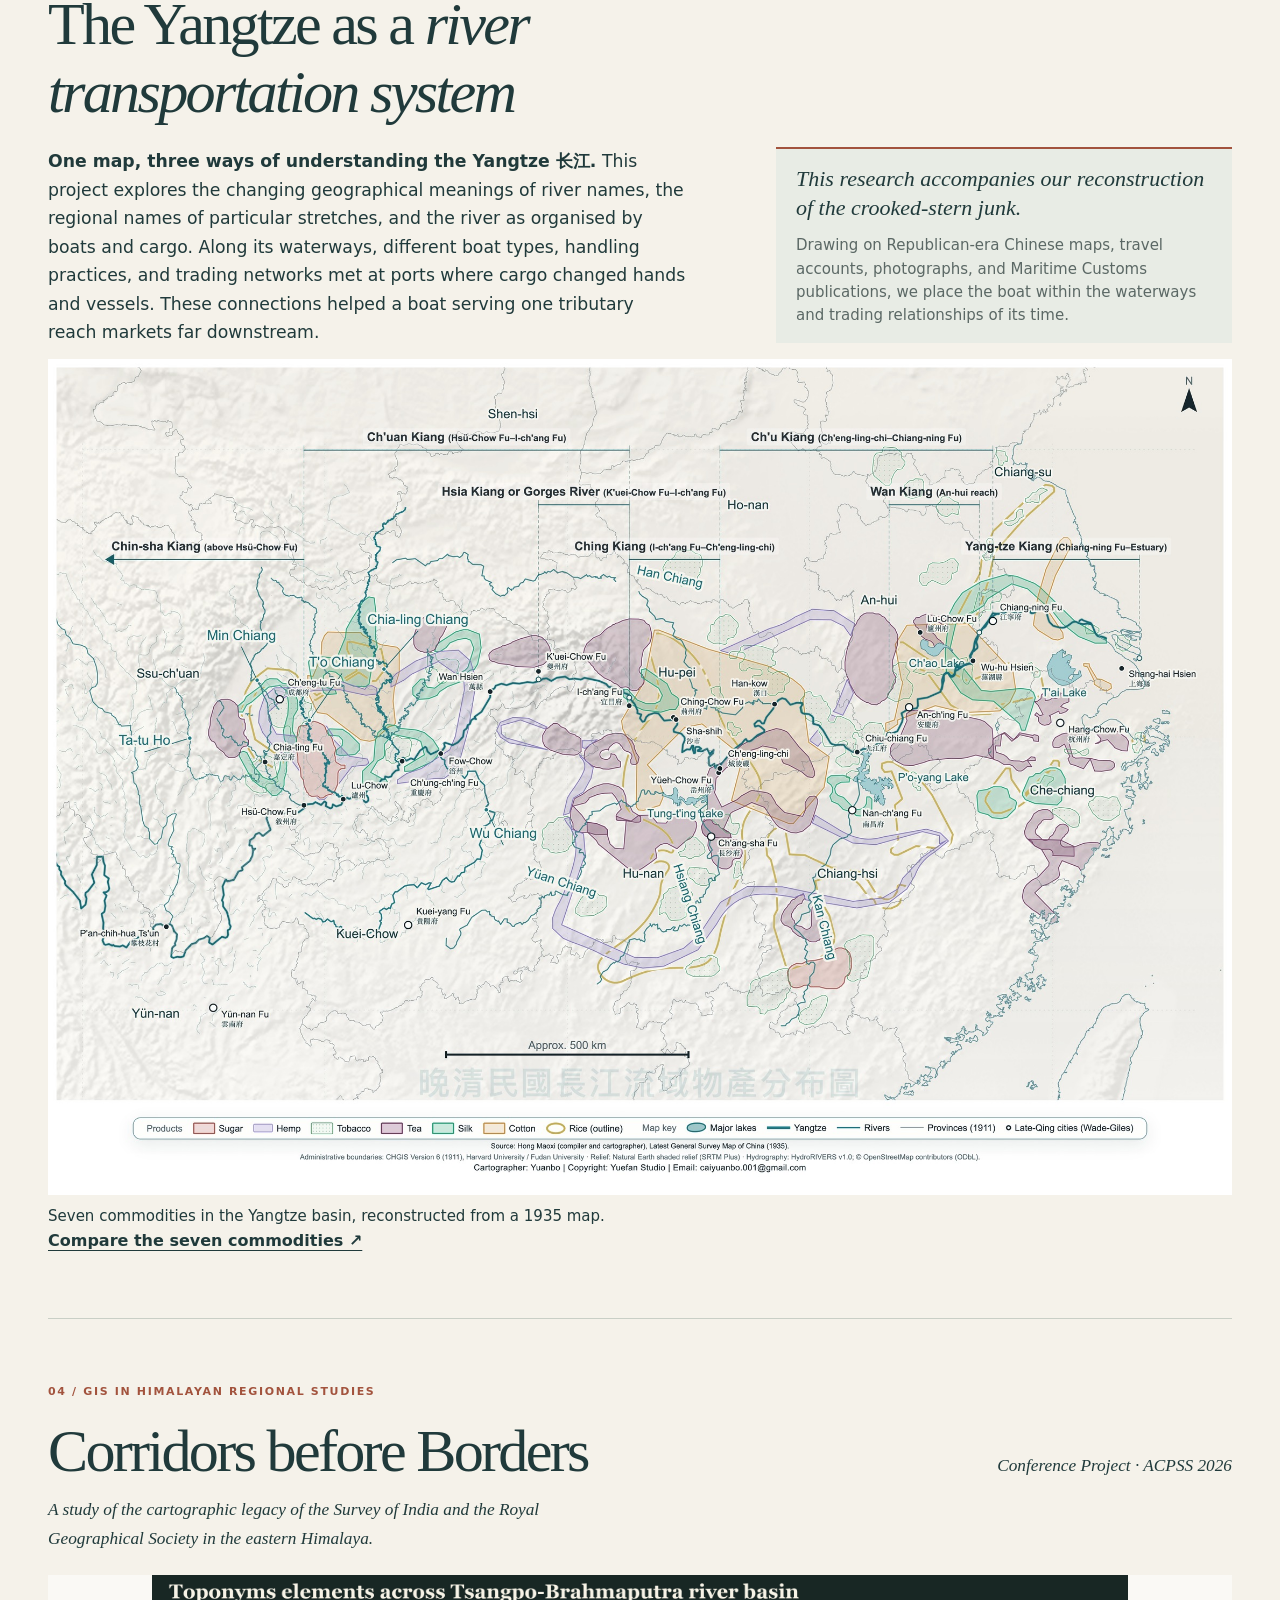
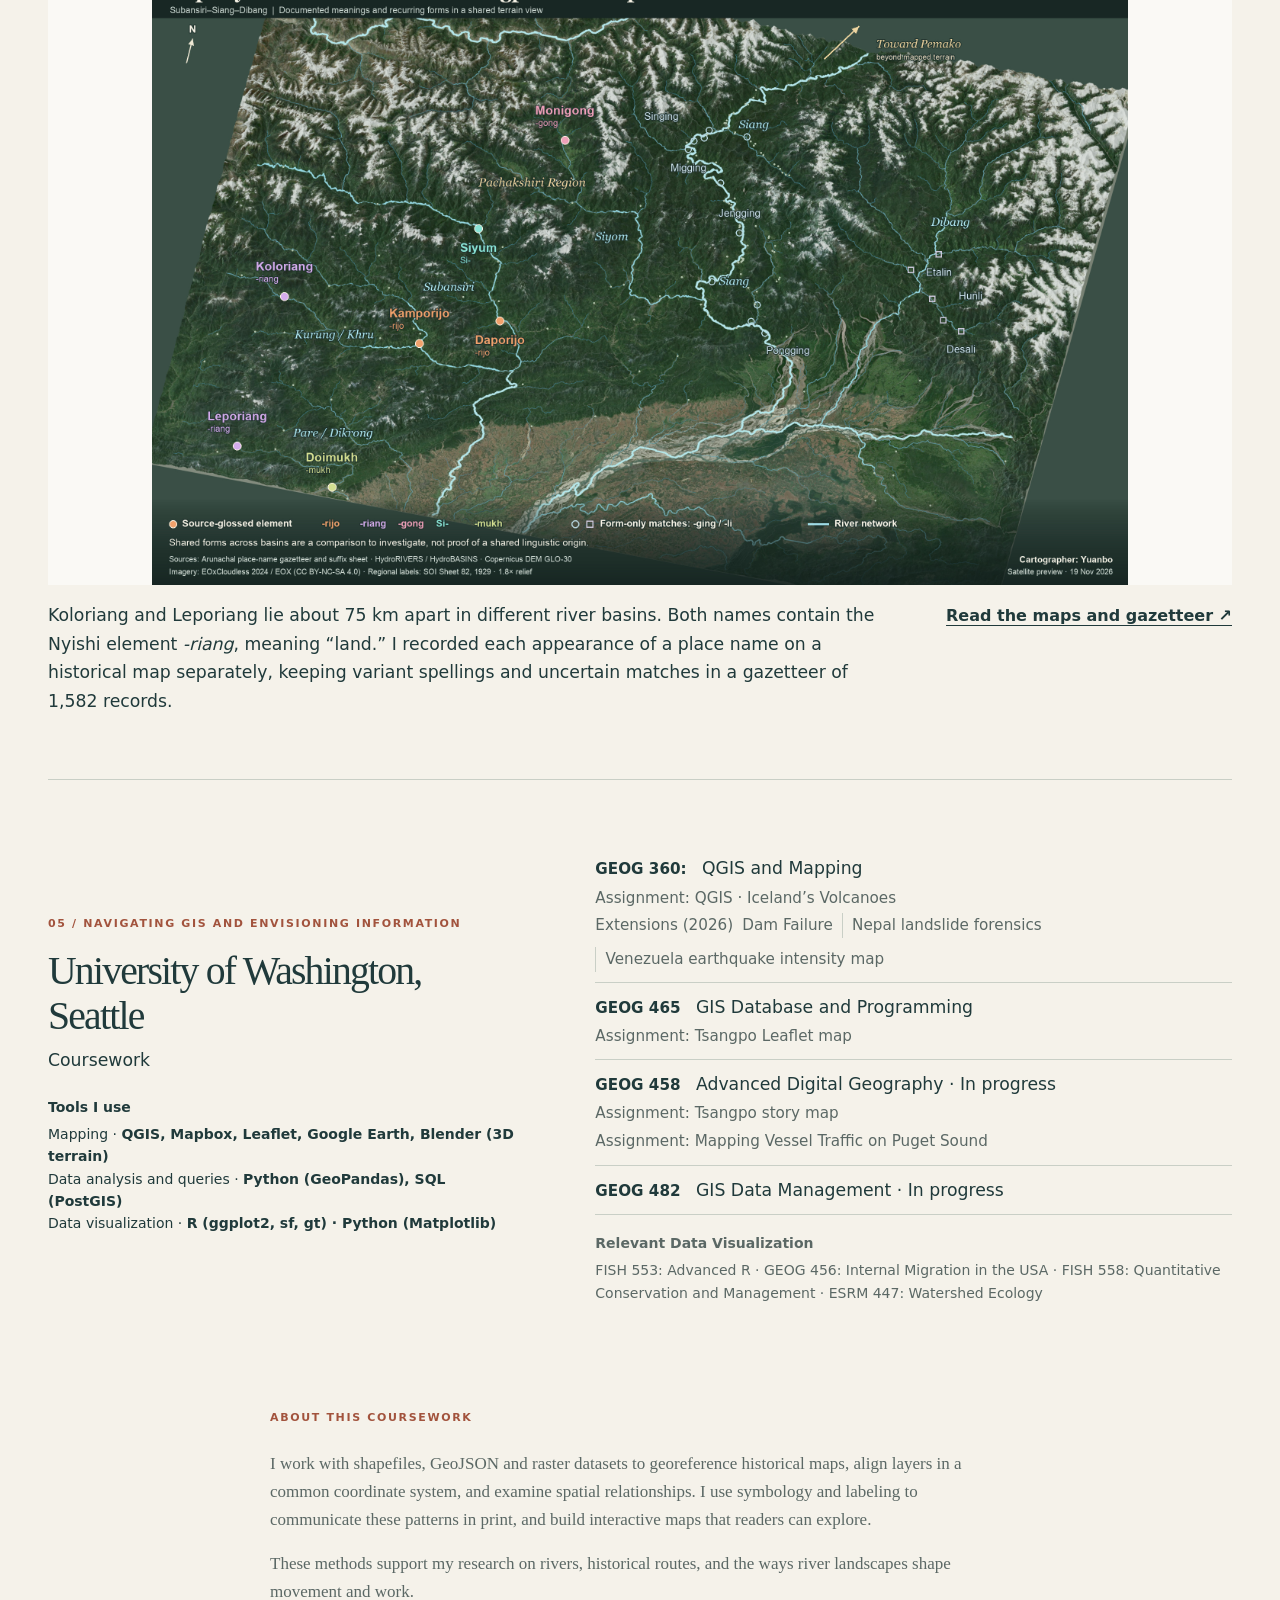
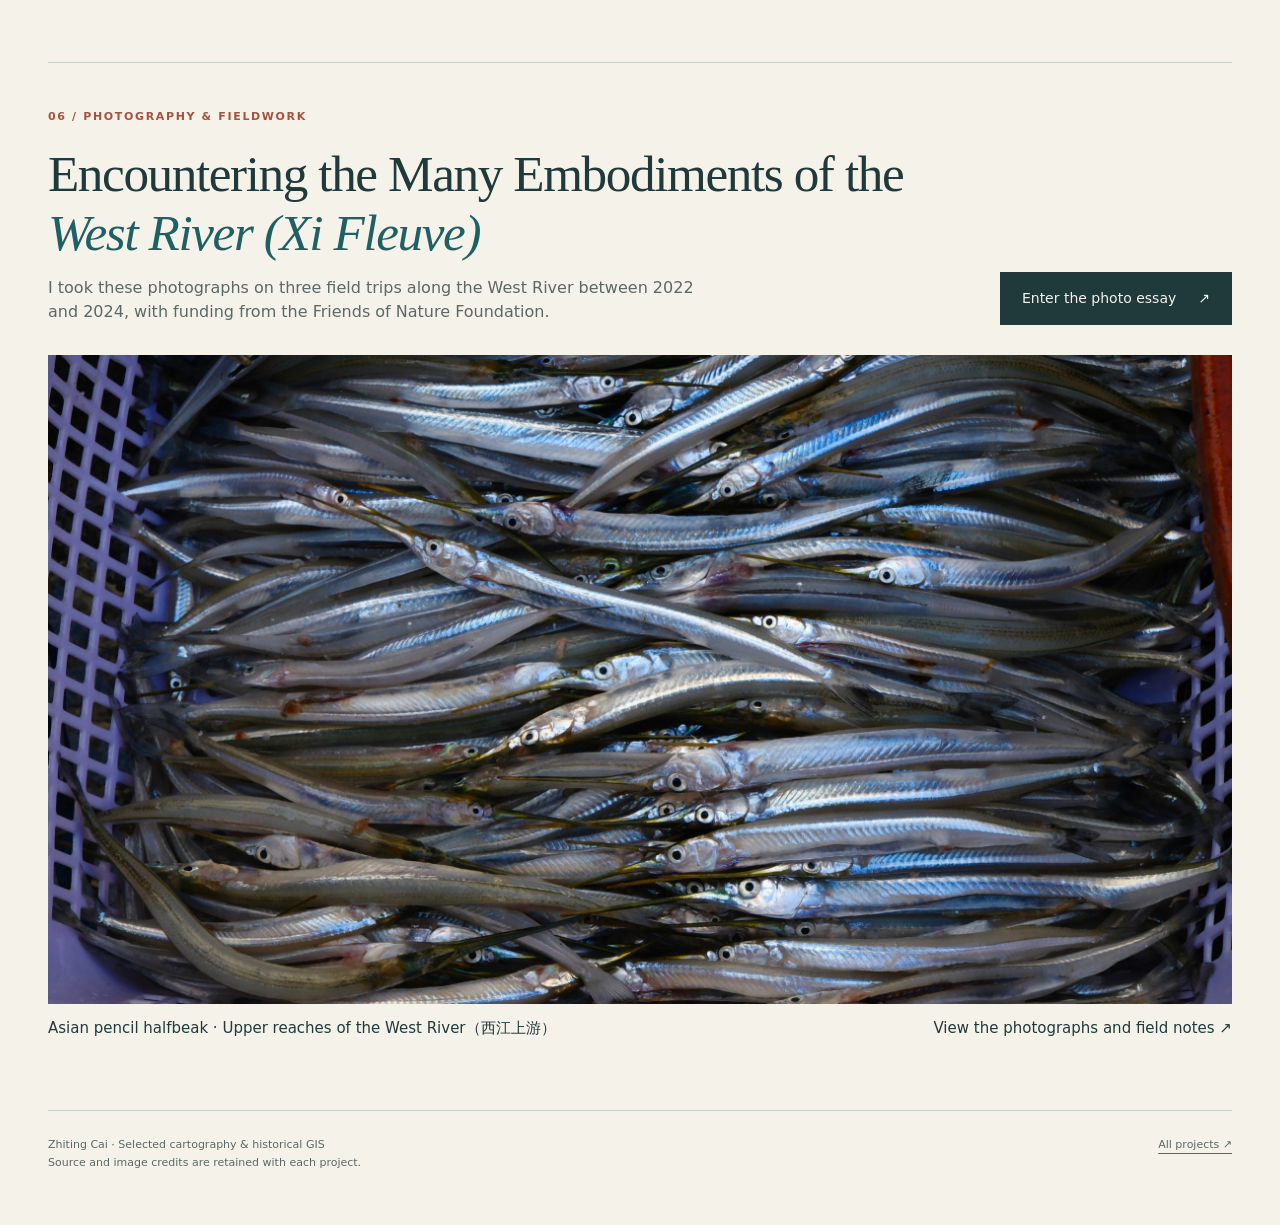
==== commit adf552cf: "Feature the softly lit Langtang Lirung relief on the homepage" ====
--- a/index.html
+++ b/index.html
@@ -1,4 +1,4 @@
-<!doctype html><html lang="en"><head><meta charset="utf-8"><meta name="viewport" content="width=device-width, initial-scale=1"><title>Mapping Portfolio · Zhiting Cai</title><meta name="description" content="Mapping Portfolio by Zhiting Cai: cartography, historical GIS, interactive storytelling, and river photography."><link rel="stylesheet" href="portfolio.css"><link rel="stylesheet" href="projects.css"><link rel="stylesheet" href="west-river.css"><script src="portfolio.js" defer></script><link rel="stylesheet" href="landing.css?v=20261126-pass-subtitle"></head><body class="landing"><a class="skip" href="#main">Skip to projects</a><header class="site-header"><a class="wordmark" href="index.html">Zhiting Cai <span>Cartography &amp; historical GIS</span></a><nav class="project-links" aria-label="Portfolio"><a href="index.html">All projects</a><a href="across-the-divide.html">Across the Divide</a><a href="mapping-disasters.html">Mapping Disasters</a><a href="yangtze.html">Yangtze</a><a href="corridors.html">East Himalaya</a><a href="coursework.html">Course work</a></nav></header><main id="main"><section class="wrap portfolio-masthead"><div class="opening-title"><p class="eyebrow">Zhiting Cai · University of Washington, Seattle<small class="pen-name">I publish under the pen name Yuanbo Cai.</small></p><h1>Mapping <em>Portfolio</em></h1></div>
+<!doctype html><html lang="en"><head><meta charset="utf-8"><meta name="viewport" content="width=device-width, initial-scale=1"><title>Mapping Portfolio · Zhiting Cai</title><meta name="description" content="Mapping Portfolio by Zhiting Cai: cartography, historical GIS, interactive storytelling, and river photography."><link rel="stylesheet" href="portfolio.css"><link rel="stylesheet" href="projects.css"><link rel="stylesheet" href="west-river.css"><script src="portfolio.js" defer></script><link rel="stylesheet" href="landing.css?v=20261126-pass-subtitle"></head><body class="landing"><a class="skip" href="#main">Skip to projects</a><header class="site-header"><a class="wordmark" href="index.html">Zhiting Cai <span>Cartography &amp; historical GIS</span></a><nav class="project-links" aria-label="Portfolio"><a href="index.html">All projects</a><a href="across-the-divide.html">Across the Divide</a><a href="coursework.html#langtang-lirung-map">Mapping Disasters</a><a href="yangtze.html">Yangtze</a><a href="corridors.html">East Himalaya</a><a href="coursework.html">Course work</a></nav></header><main id="main"><section class="wrap portfolio-masthead"><div class="opening-title"><p class="eyebrow">Zhiting Cai · University of Washington, Seattle<small class="pen-name">I publish under the pen name Yuanbo Cai.</small></p><h1>Mapping <em>Portfolio</em></h1></div>
   <section id="about-my-work" aria-labelledby="about-my-work-title">
     <h2 id="about-my-work-title">About my work</h2>
   <div class="portfolio-intro">
@@ -28,11 +28,11 @@
   </article>
   <article id="mapping-disasters" class="disaster-entry">
     <p class="eyebrow">02/ DISASTER CARTOGRAPHY. DISASTER FORENSICS. BLENDER</p>
-    <h2><a href="mapping-disasters.html">Mapping Disasters</a></h2>
+    <h2><a href="coursework.html#langtang-lirung-map">Mapping Disasters</a></h2>
     <p class="disaster-byline">These maps are among the knowledge products (<span lang="zh">知识产品</span>) I have published through Zhuo-Ming (<span lang="zh">卓明</span>), a disaster response platform where I have served as a cartographer and volunteered with the hydrology analysis team since 2024.</p>
     <ul class="case-grid">
         <li><a href="coursework.html#gyirong">
-          <img src="assets/featured/langtang-printed-relief.webp" width="900" height="600" loading="lazy" alt="Photograph of the printed relief model with the snowy source mountain and the valley leading toward Gyirong Port.">
+          <img class="full-map" src="assets/featured/langtang-relief-soft-light.webp" width="1200" height="900" loading="lazy" alt="North-to-south oblique view of the Langtang Lirung relief model. Soft light reveals the snowy peaks and the scoured valley leading toward Gyirong Port.">
           <span class="case-place">Nepal</span>
           <h3>2026 Langtang Lirung ice and rock avalanche&nbsp;<span aria-hidden="true">↗</span></h3><p>A rock and ice avalanche became a debris flow that struck Gyirong Port in China and sent a flood downriver toward Bidur, northwest of Kathmandu. By 3 October, Nepal had reported 1,455 deaths.</p>
         </a></li>
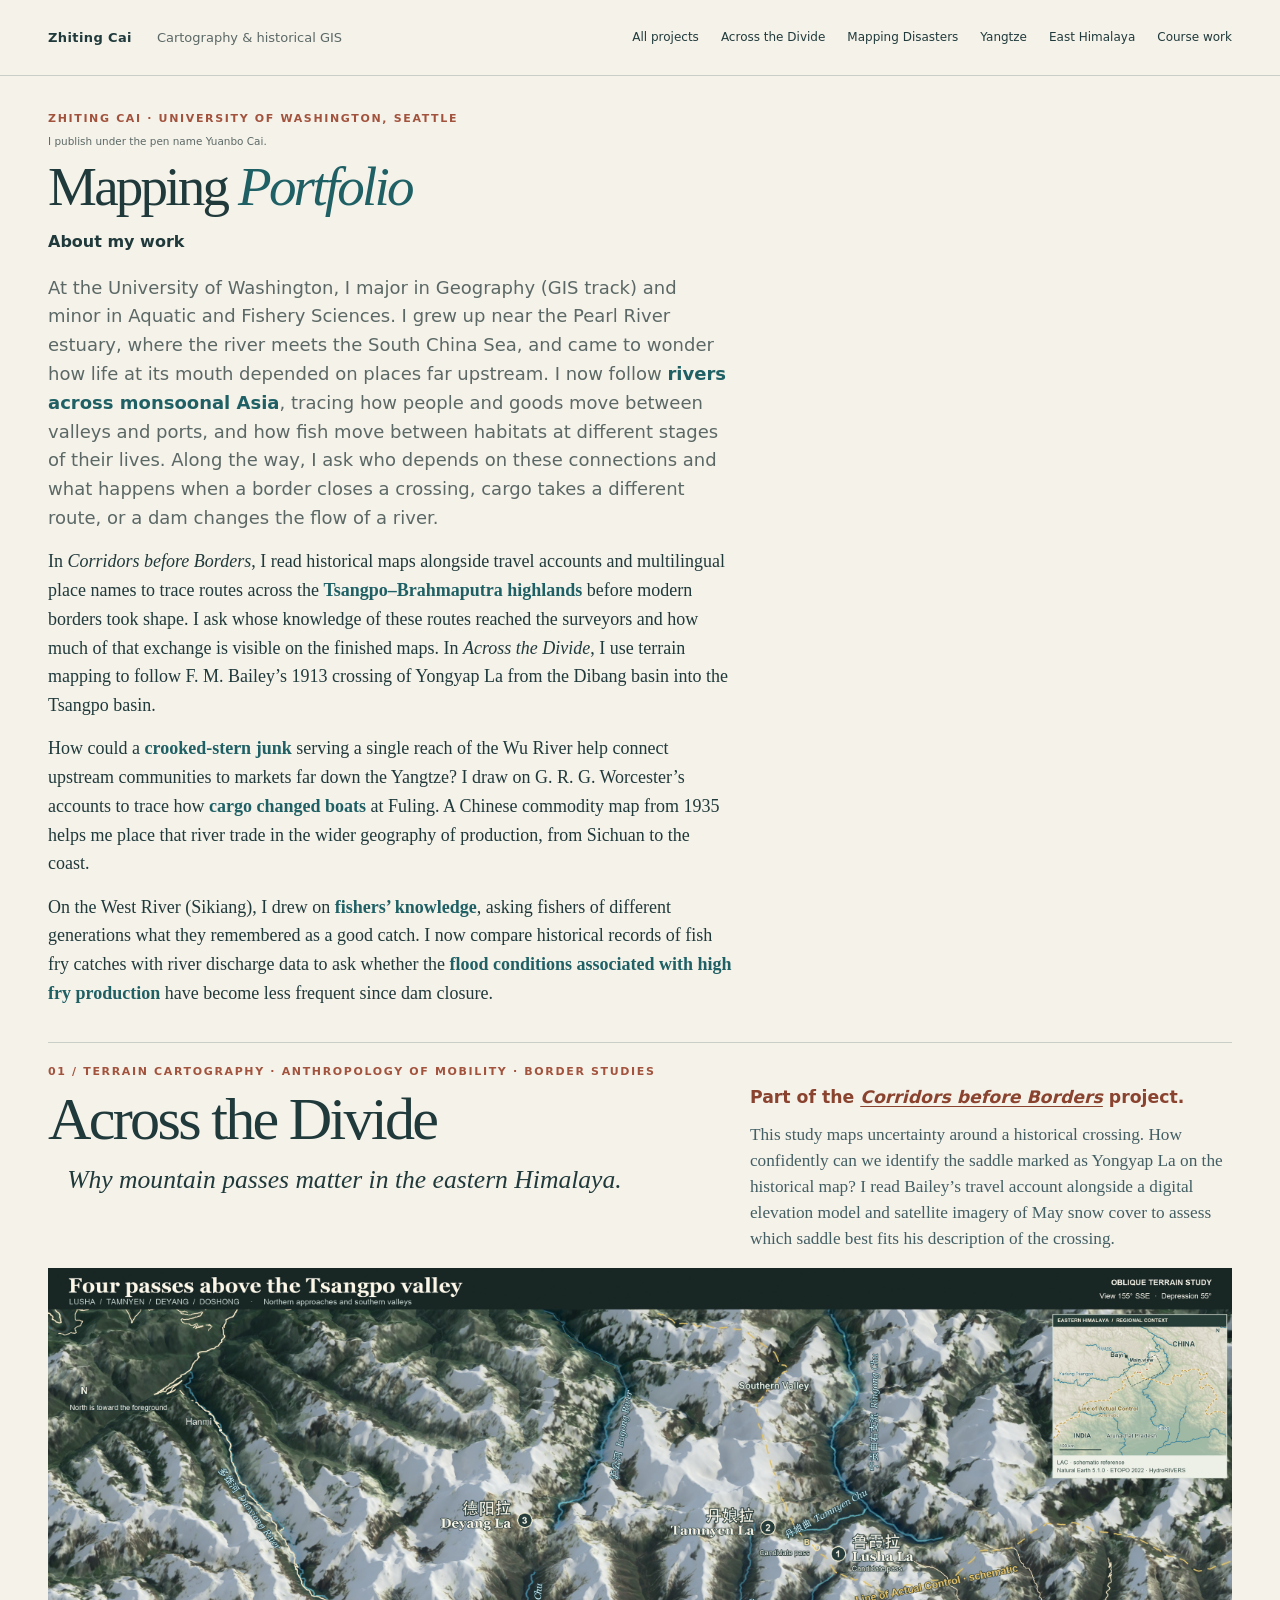
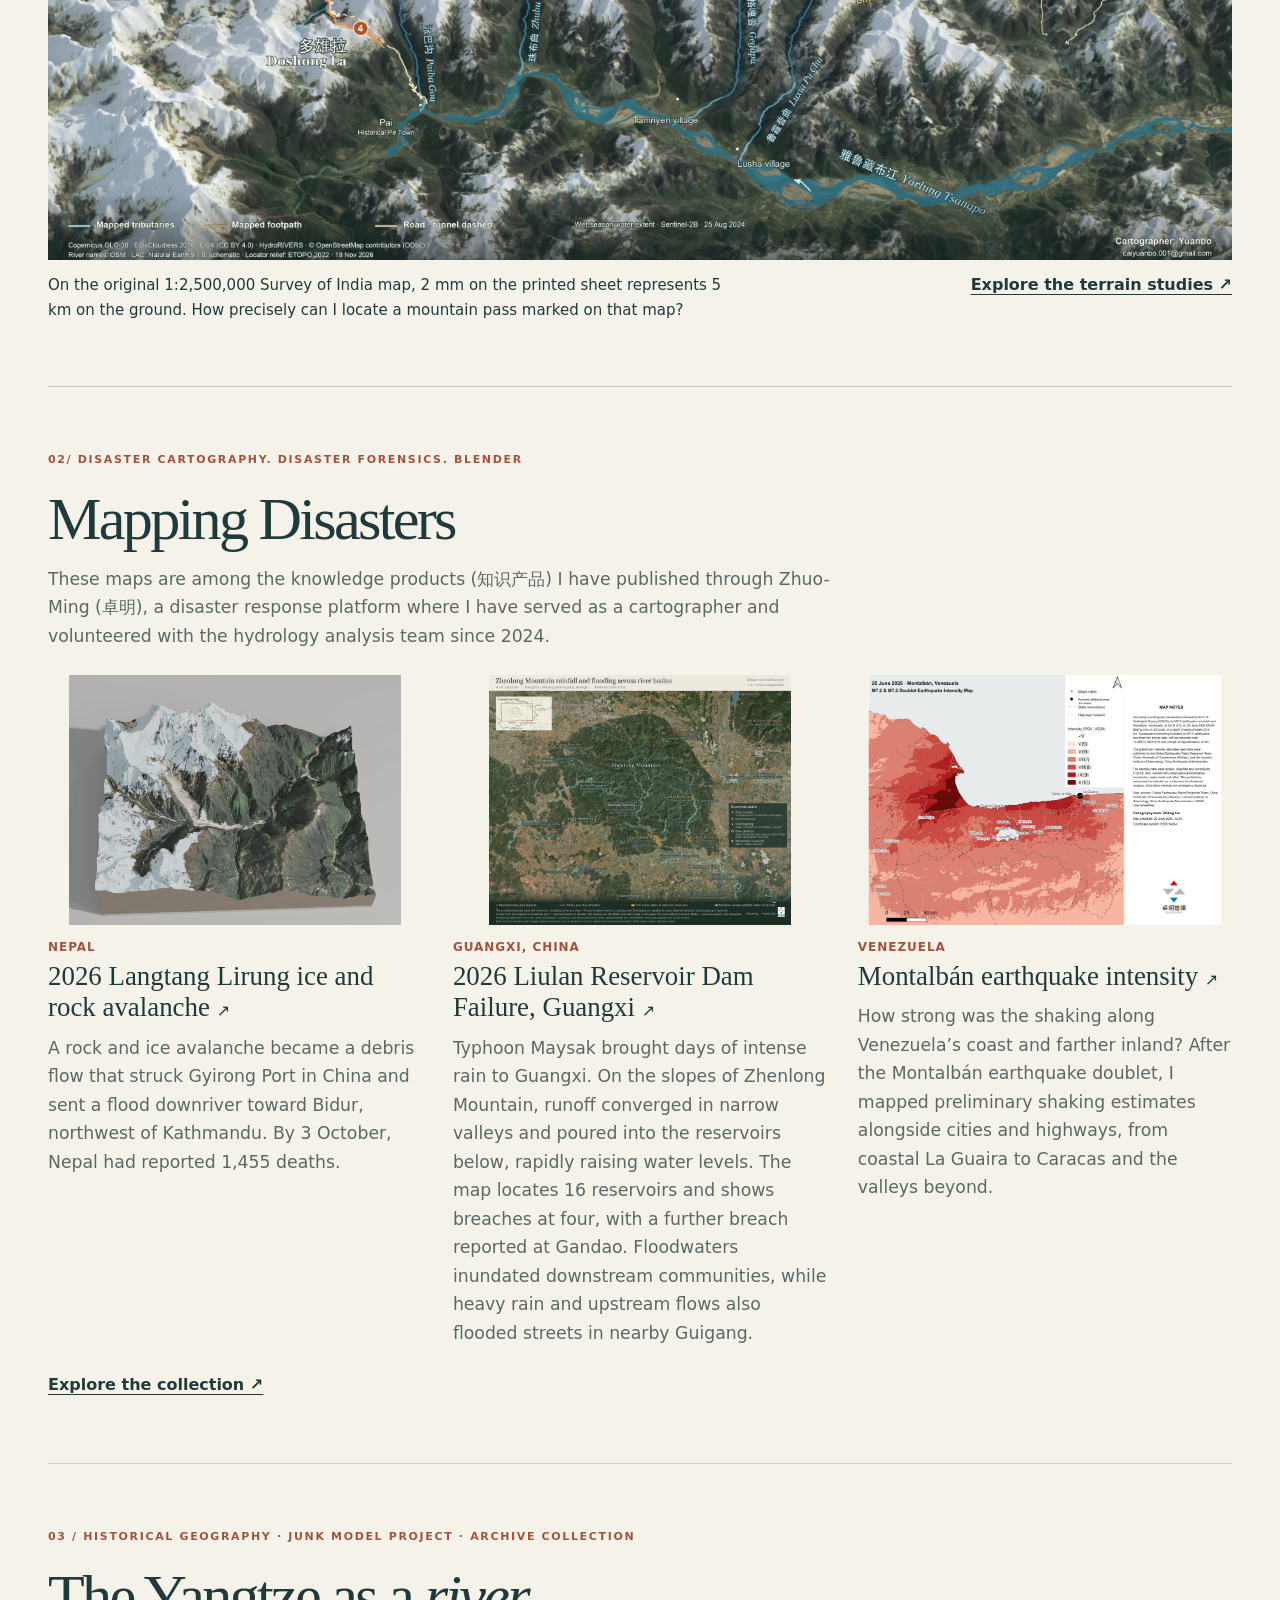
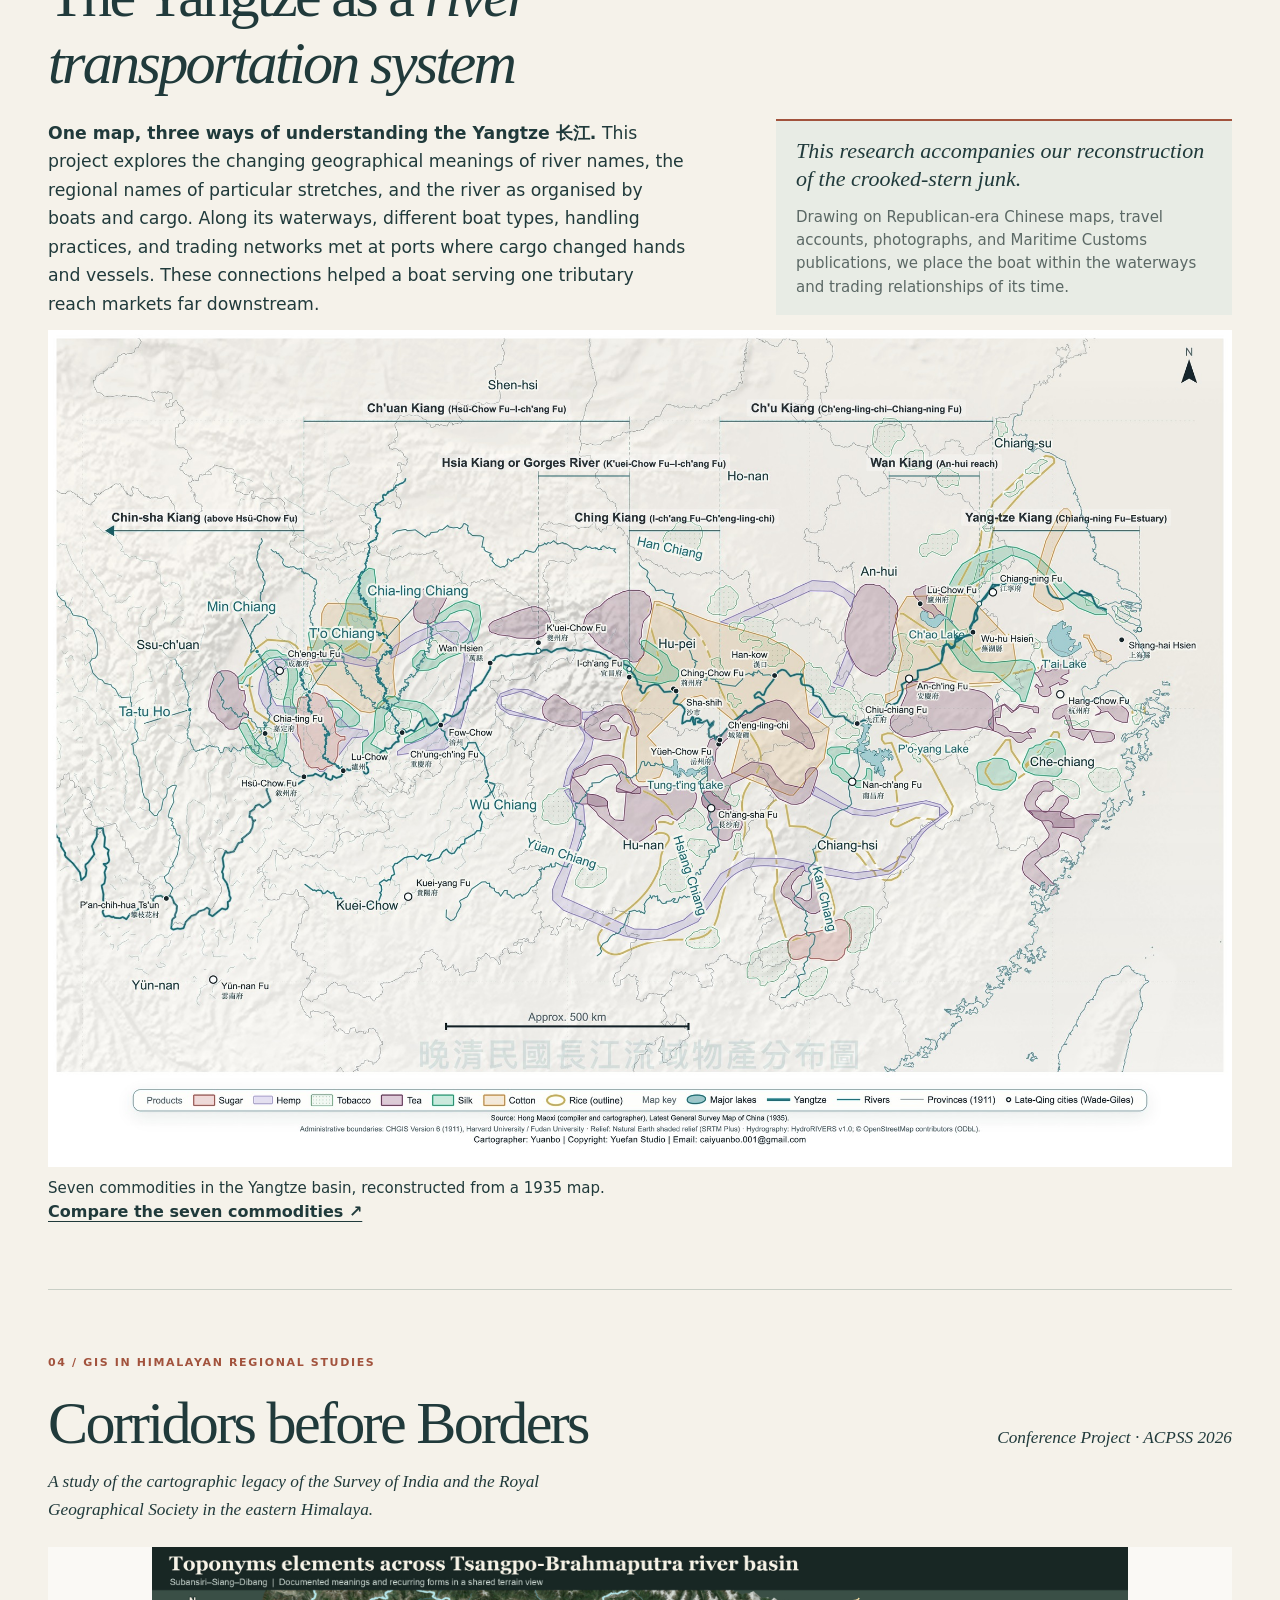
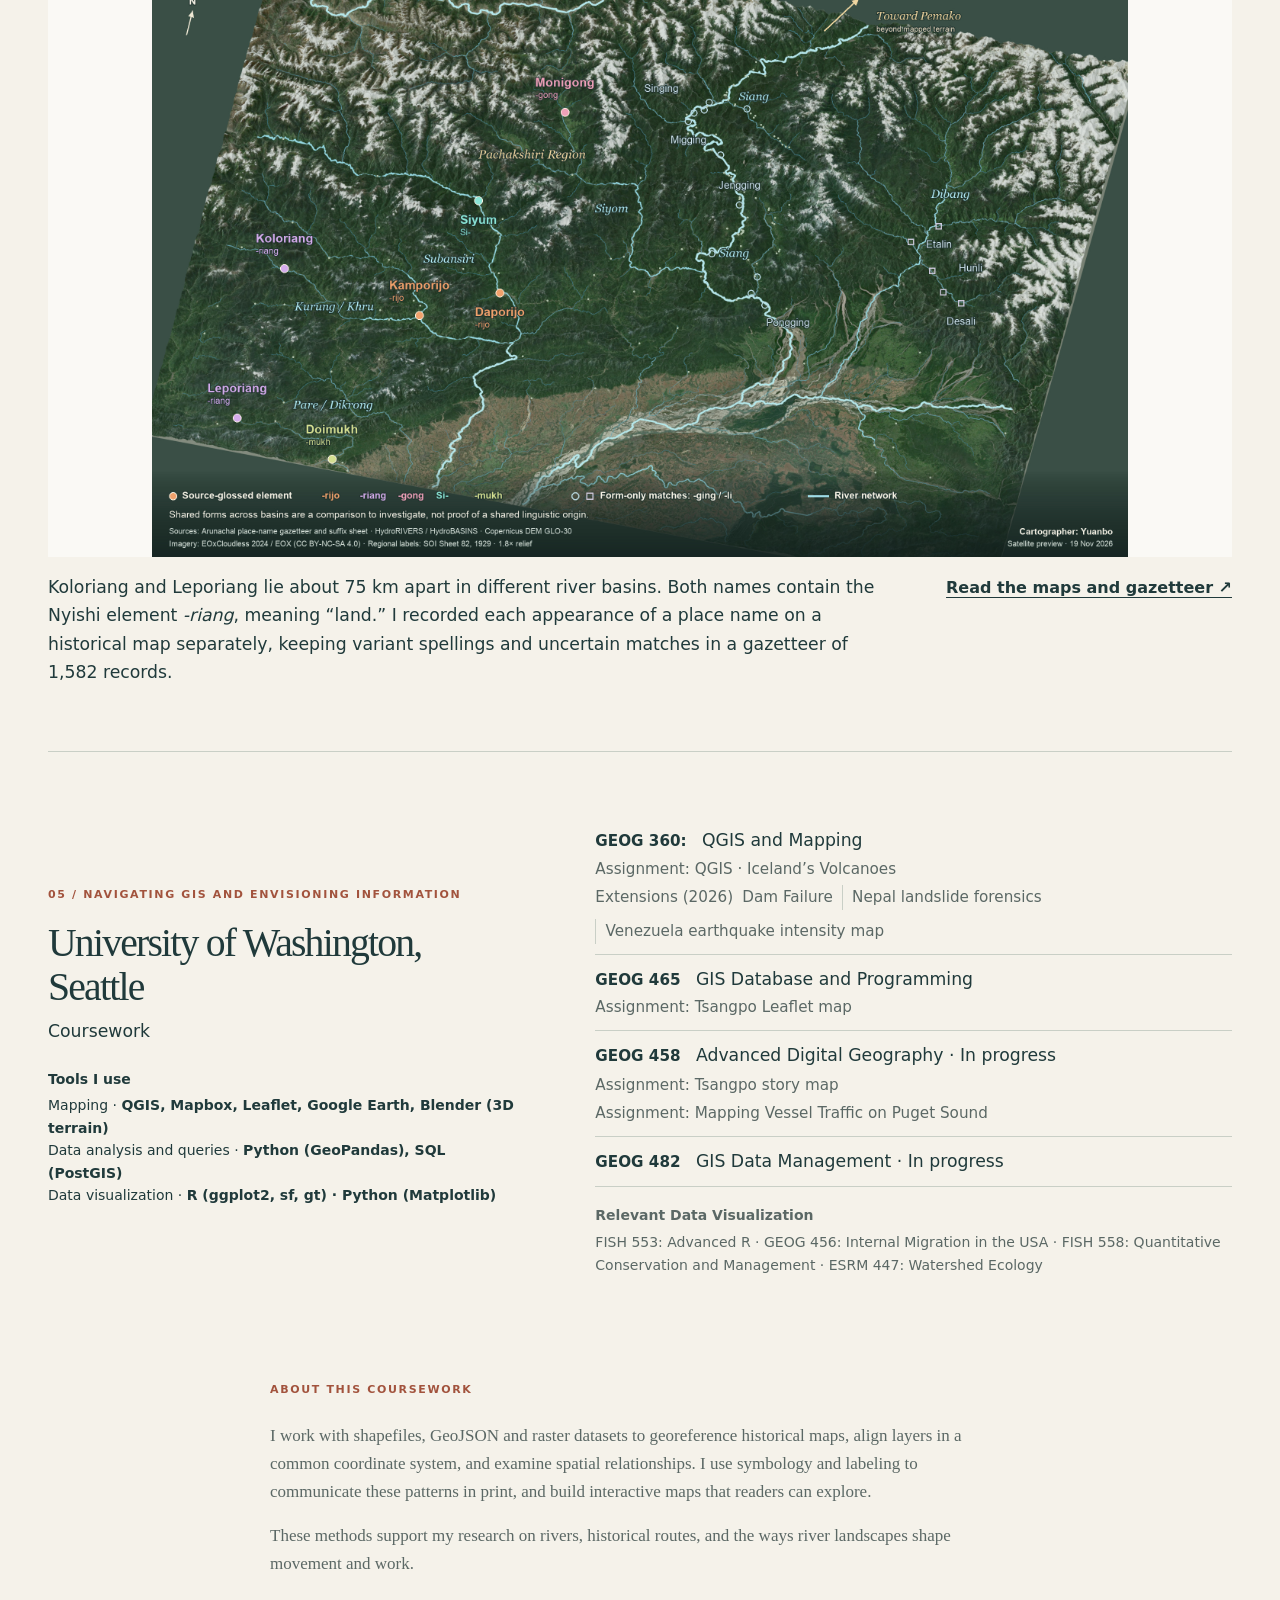
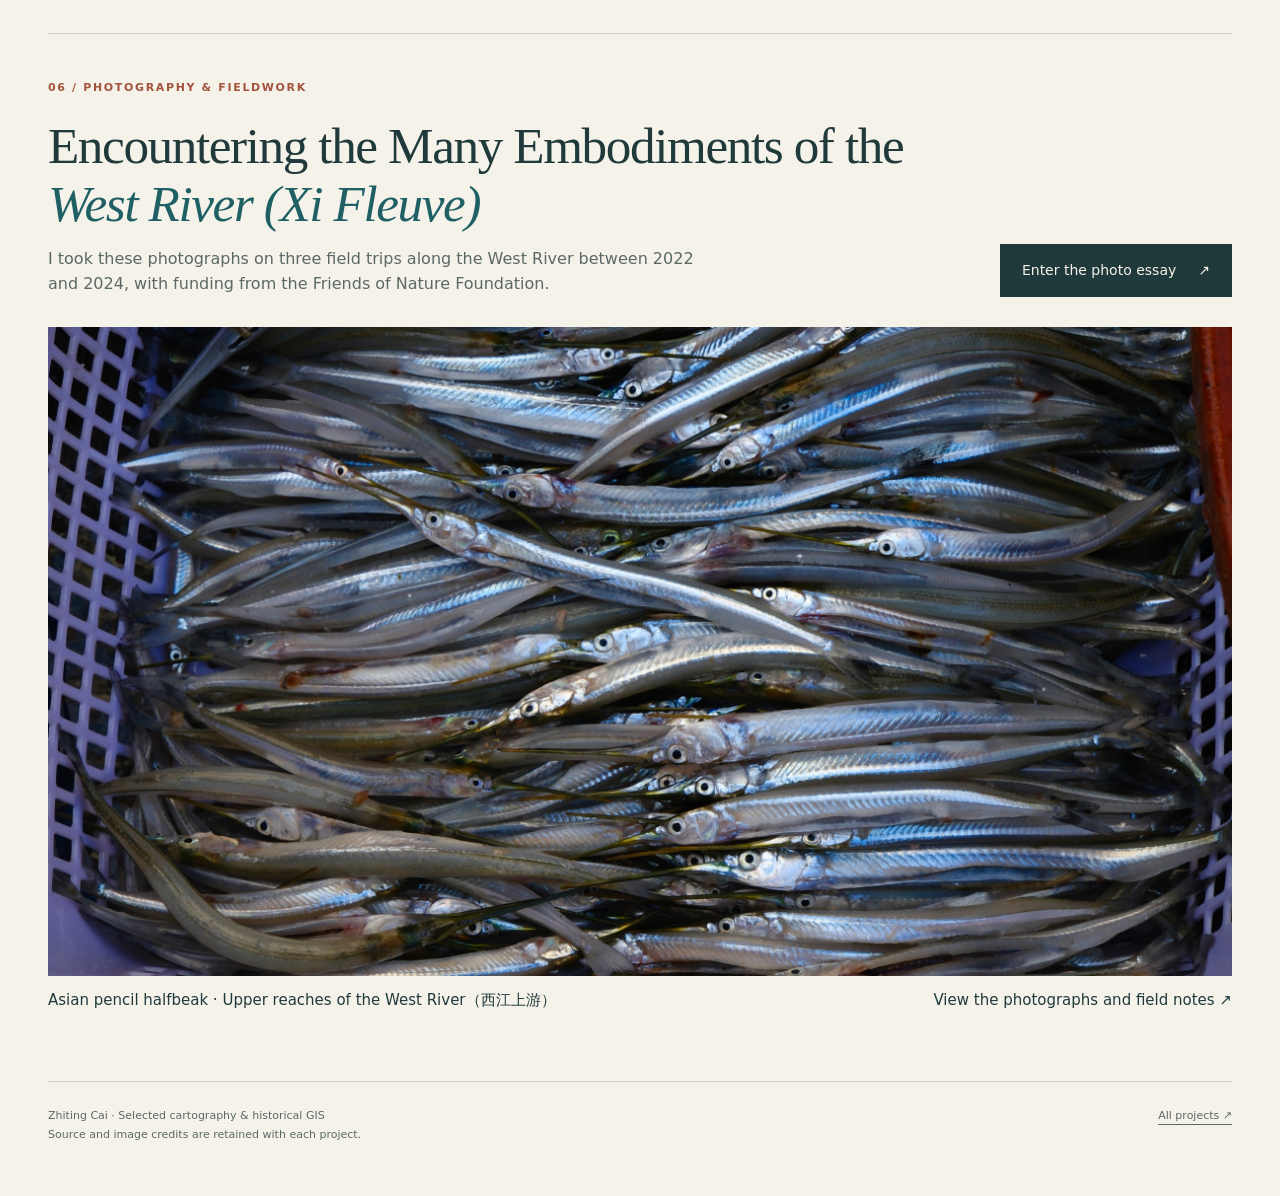
==== commit 2f00c892: "Lead the Liulan case with the regional flood map and retain the catchment view" ====
--- a/index.html
+++ b/index.html
@@ -36,11 +36,14 @@
           <span class="case-place">Nepal</span>
           <h3>2026 Langtang Lirung ice and rock avalanche&nbsp;<span aria-hidden="true">↗</span></h3><p>A rock and ice avalanche became a debris flow that struck Gyirong Port in China and sent a flood downriver toward Bidur, northwest of Kathmandu. By 3 October, Nepal had reported 1,455 deaths.</p>
         </a></li>
-        <li><a href="coursework.html#dam-failure">
-          <img class="full-map" src="assets/coursework/liulan/liulan-dam-failure-en.jpg" width="1620" height="1330" loading="lazy" alt="Zhenlong Mountain catchments, with drainage routes to the Liulan, Yunbiao and Gandao reservoirs and a regional locator map.">
+        <li>
+          <a href="assets/coursework/liulan/zhenlong-regional-flooding-en.png" data-lightbox data-caption="Zhenlong Mountain rainfall and flooding across river basins · Zhuo-Ming Cartography Team · Yuanbo Cai" aria-label="Enlarge the Zhenlong Mountain regional flood map">
+            <img class="full-map" src="assets/coursework/liulan/zhenlong-regional-flooding-en.webp" width="1900" height="1572" loading="lazy" alt="Regional flood map of Zhenlong Mountain, Guangxi, showing reservoir breaches and overtopping, river channels, nearby towns and a locator map.">
+          </a>
+          <a href="coursework.html#dam-failure">
           <span class="case-place">Guangxi, China</span>
           <h3>2026 Liulan Reservoir Dam Failure, Guangxi&nbsp;<span aria-hidden="true">↗</span></h3>
-          <p>Typhoon Maysak brought days of intense rain to Guangxi. On the slopes of Zhenlong Mountain, runoff converged in narrow valleys and poured into the reservoirs below, rapidly raising water levels. Across the mapped area, three dams breached, three were overtopped, and more than a dozen reservoirs rose above their flood-season limits. Floodwaters inundated downstream communities, while heavy rain and upstream flows also flooded streets in nearby Guigang.</p>
+          <p>Typhoon Maysak brought days of intense rain to Guangxi. On the slopes of Zhenlong Mountain, runoff converged in narrow valleys and poured into the reservoirs below, rapidly raising water levels. The map locates 16 reservoirs and shows breaches at four, with a further breach reported at Gandao. Floodwaters inundated downstream communities, while heavy rain and upstream flows also flooded streets in nearby Guigang.</p>
         </a></li>
         <li><a href="coursework.html#zhuoming">
           <img class="full-map" src="assets/coursework/venezuela-intensity.jpg" width="2000" height="1414" loading="lazy" alt="Earthquake intensity around Montalbán, Venezuela, with intensity zones, towns, roads and the map legend.">
--- a/projects.css
+++ b/projects.css
@@ -73,3 +73,6 @@
   .dam-project-heading .eyebrow { grid-column: 1 / -1; }
   .dam-project-focus { margin: 0 0 3px; }
 }
+
+.liulan-map-views { margin-bottom: 24px; }
+.liulan-map-views .view-controls { margin-bottom: 12px; }
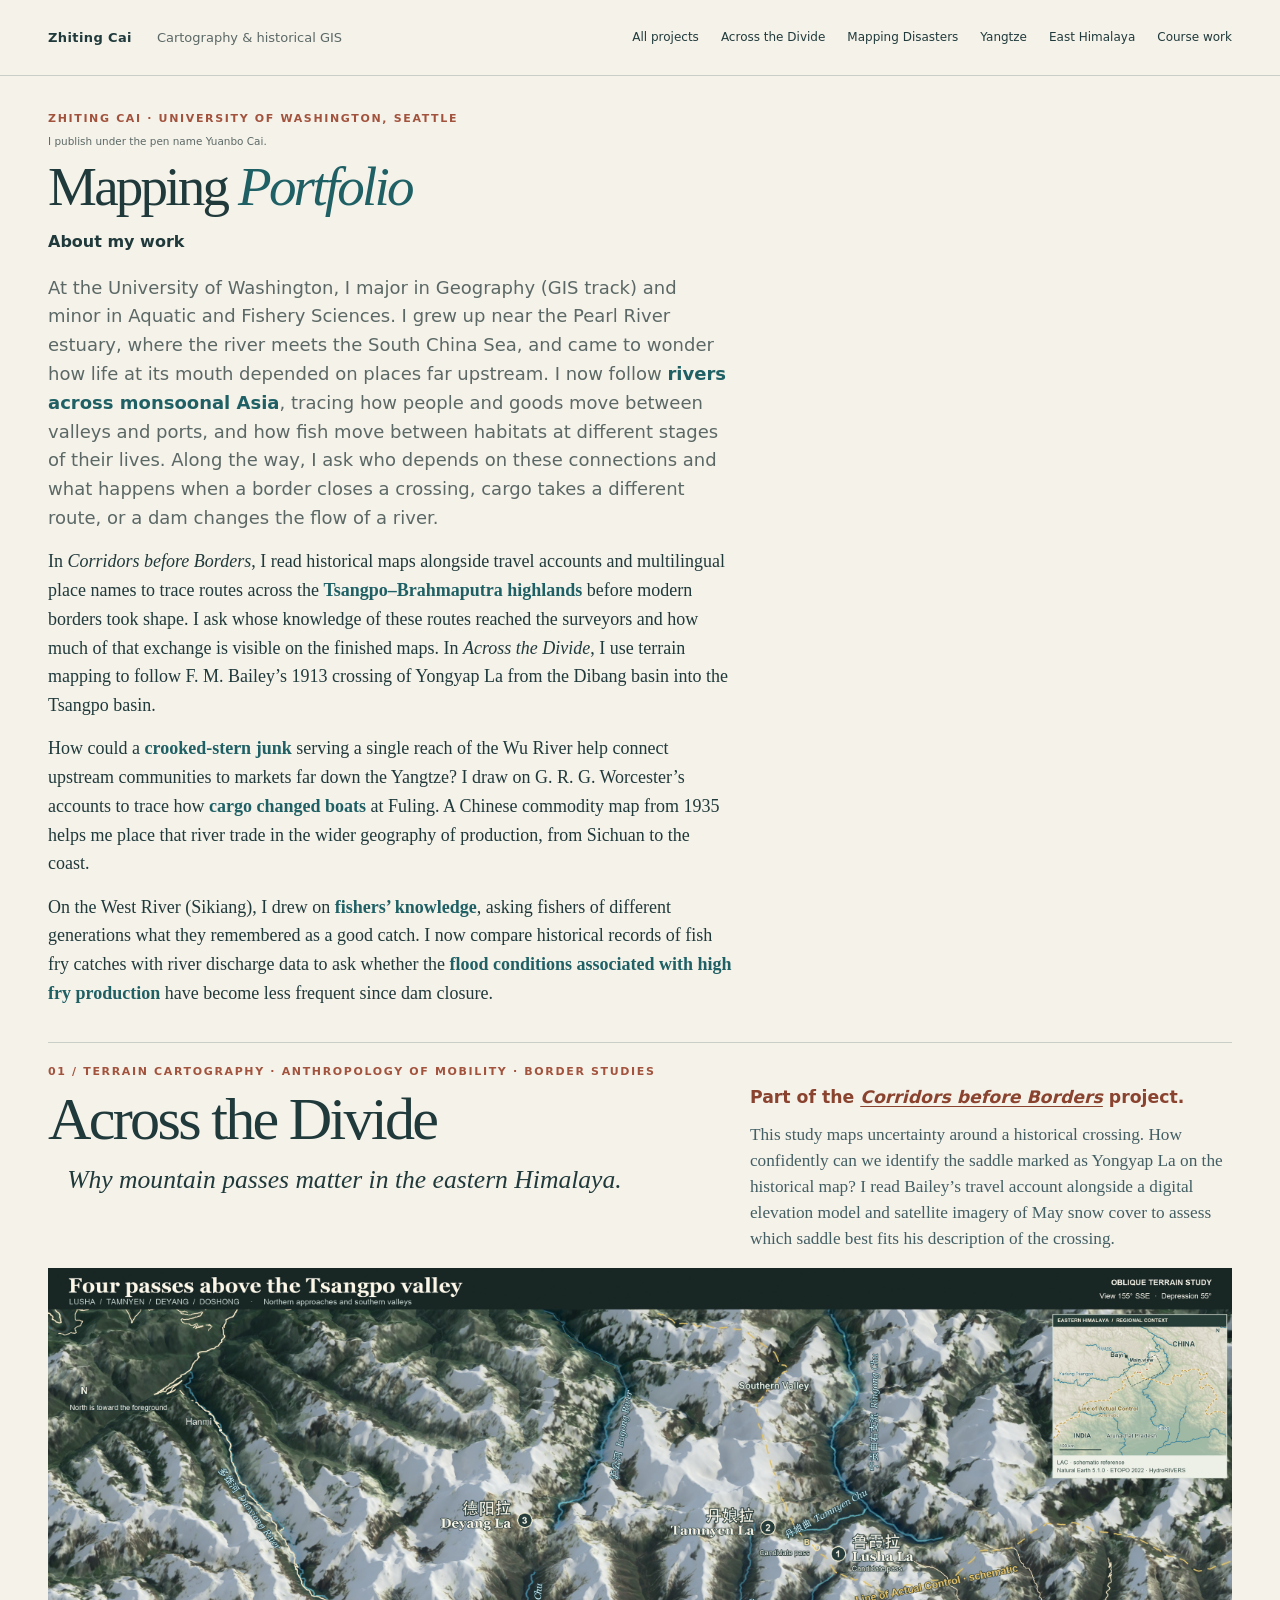
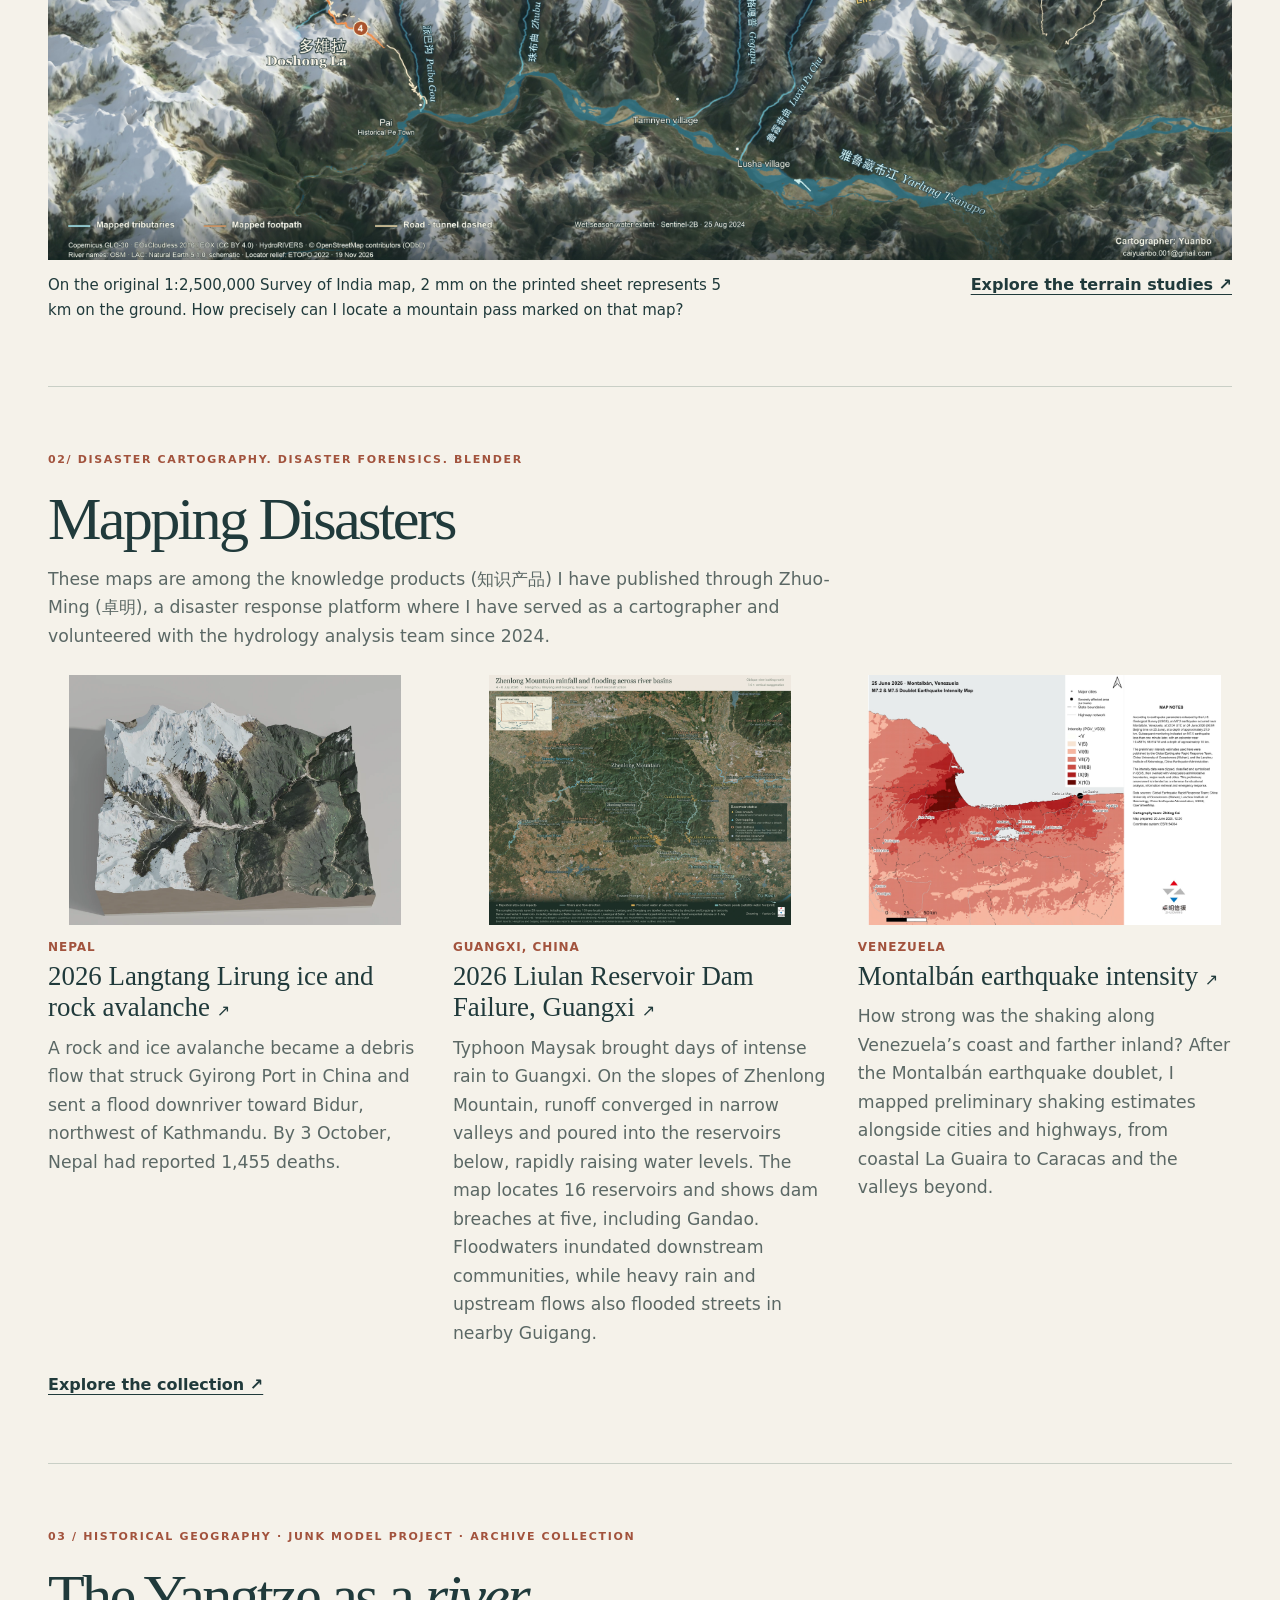
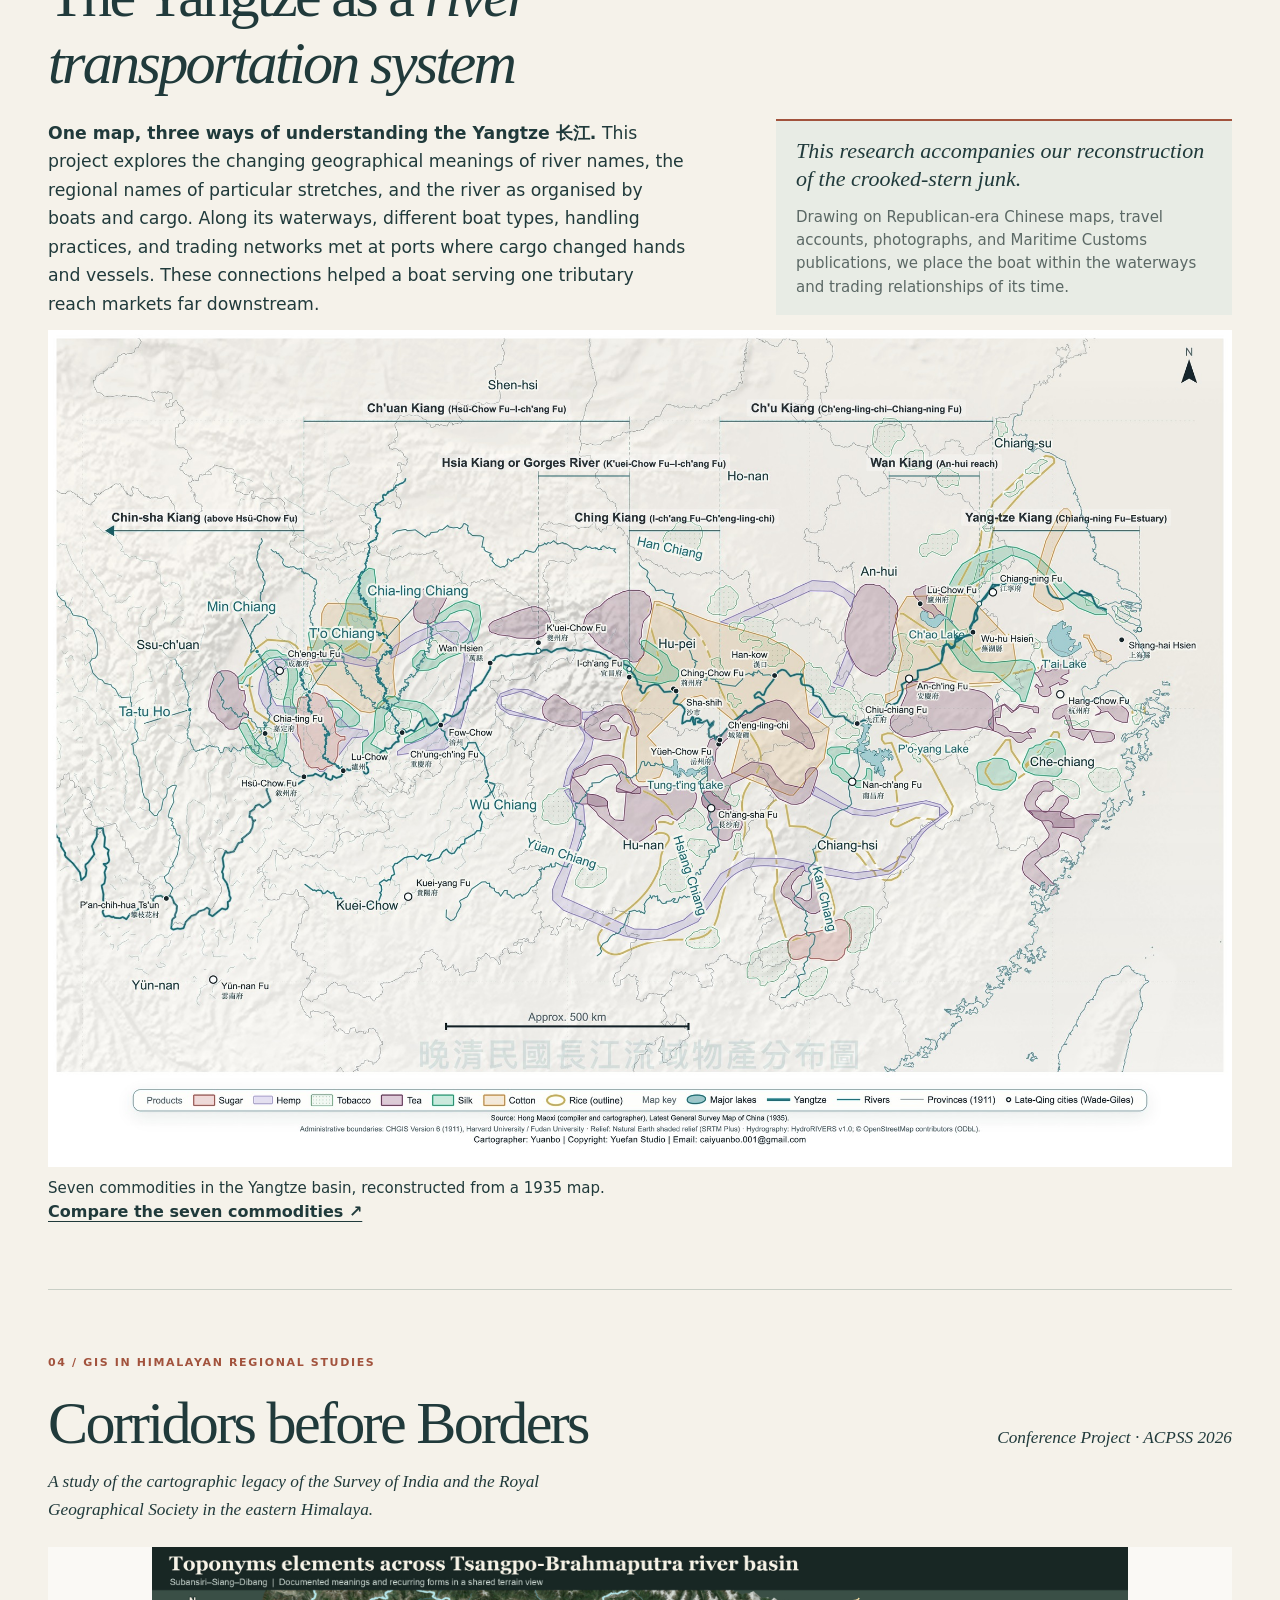
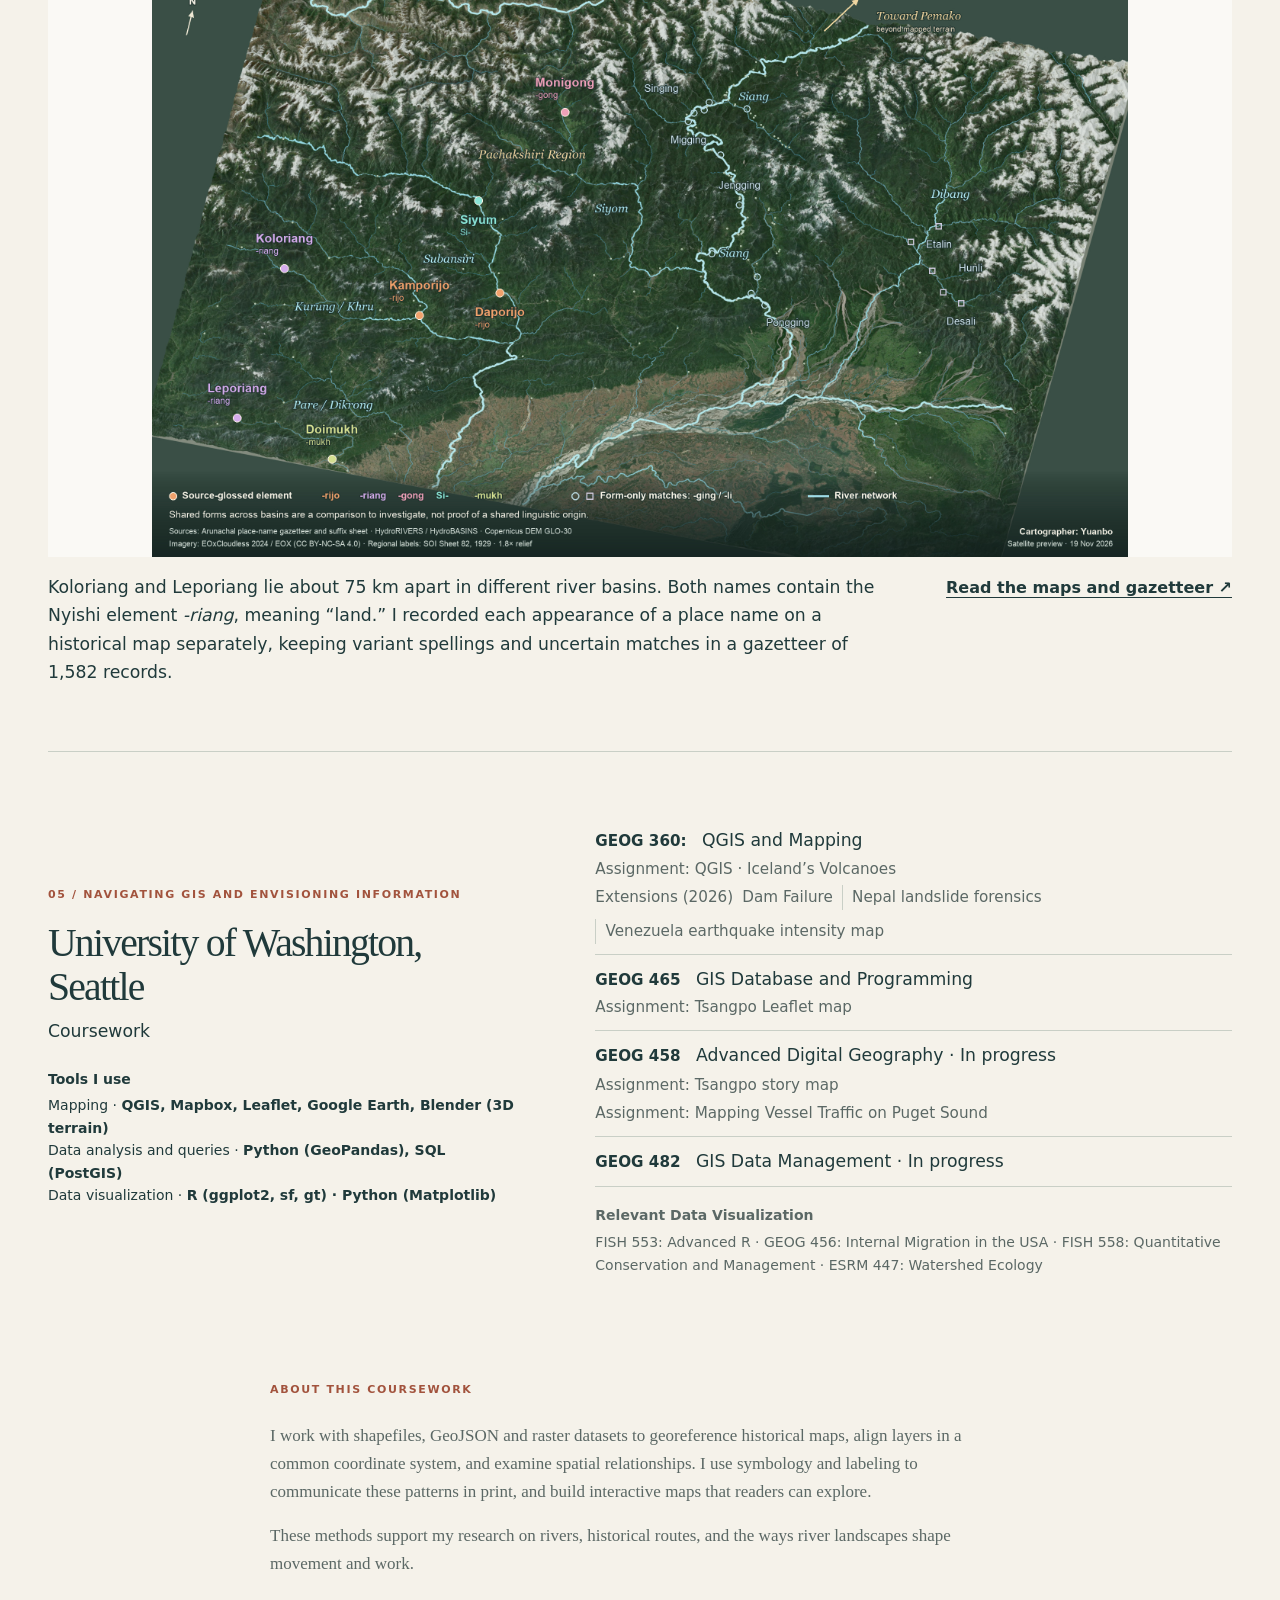
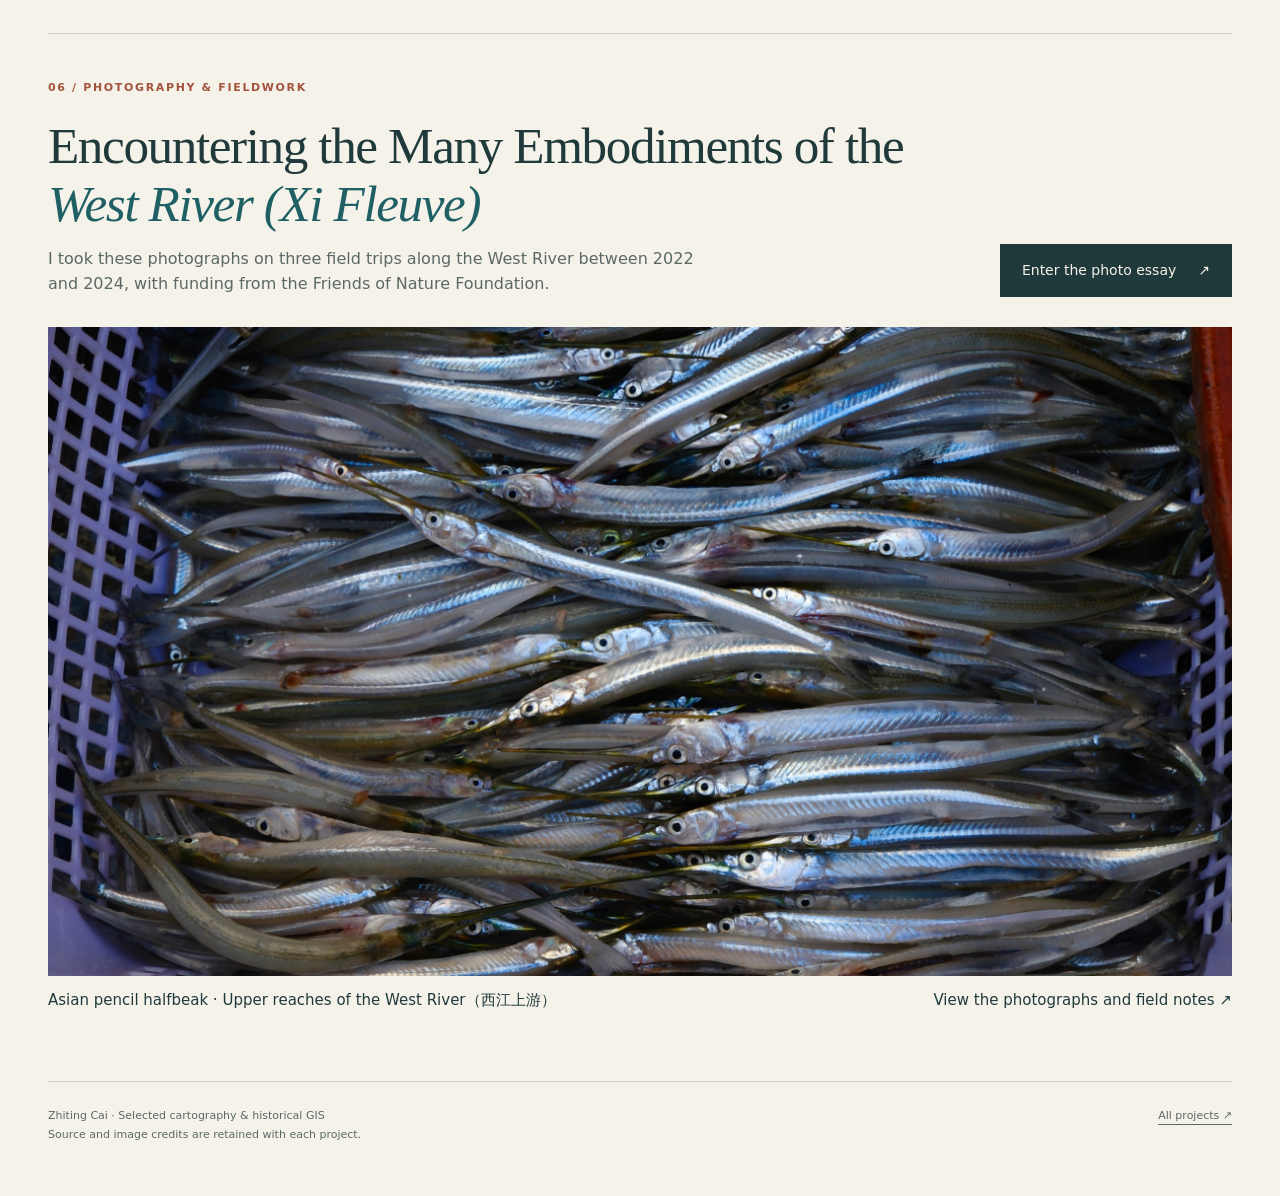
==== commit 58112b45: "Map Sancha as in distress and Gandao as breached" ====
--- a/index.html
+++ b/index.html
@@ -43,7 +43,7 @@
           <a href="coursework.html#dam-failure">
           <span class="case-place">Guangxi, China</span>
           <h3>2026 Liulan Reservoir Dam Failure, Guangxi&nbsp;<span aria-hidden="true">↗</span></h3>
-          <p>Typhoon Maysak brought days of intense rain to Guangxi. On the slopes of Zhenlong Mountain, runoff converged in narrow valleys and poured into the reservoirs below, rapidly raising water levels. The map locates 16 reservoirs and shows breaches at four, with a further breach reported at Gandao. Floodwaters inundated downstream communities, while heavy rain and upstream flows also flooded streets in nearby Guigang.</p>
+          <p>Typhoon Maysak brought days of intense rain to Guangxi. On the slopes of Zhenlong Mountain, runoff converged in narrow valleys and poured into the reservoirs below, rapidly raising water levels. The map locates 16 reservoirs and shows dam breaches at five, including Gandao. Floodwaters inundated downstream communities, while heavy rain and upstream flows also flooded streets in nearby Guigang.</p>
         </a></li>
         <li><a href="coursework.html#zhuoming">
           <img class="full-map" src="assets/coursework/venezuela-intensity.jpg" width="2000" height="1414" loading="lazy" alt="Earthquake intensity around Montalbán, Venezuela, with intensity zones, towns, roads and the map legend.">
